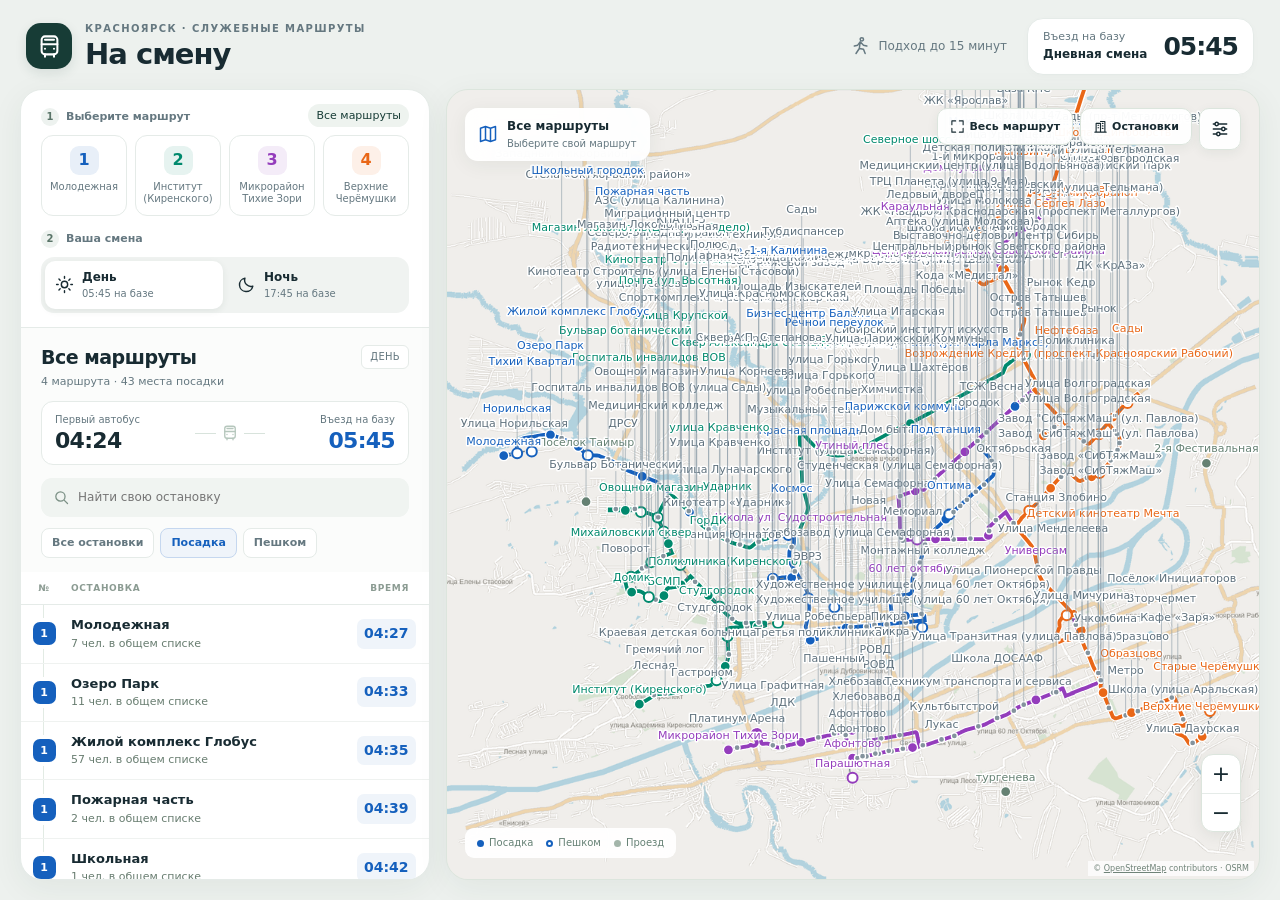
==== index.html @ edb87400 "Обновить стиль карты и упростить выбор маршрута и остановки" ====
<!doctype html>
<html lang="ru">
<head>
<meta charset="utf-8">
<meta name="viewport" content="width=device-width,initial-scale=1">
<meta name="description" content="Четыре служебных маршрута Красноярска: день и ночь, остановки, время посадки и пешие подходы.">
<title>Красноярск — карта и расписание маршрутов</title>
<style>

*{box-sizing:border-box}
:root{--ink:#182b32;--muted:#657880;--line:#e5ebe8;--paper:#fff;--accent:#1560bd;--canvas:#edf1ee;--shadow:0 8px 32px #203f3010}
body{margin:0;color:var(--ink);background:var(--canvas);font:14px/1.4 system-ui,-apple-system,"Segoe UI",sans-serif;height:100dvh;display:flex;flex-direction:column}
button,input,summary{-webkit-tap-highlight-color:transparent}button{font:inherit;cursor:pointer;border:0;background:transparent;color:inherit;transition:background .16s,box-shadow .16s,transform .16s}
button:disabled{cursor:default}button:hover{background:#f1f5f3}button:focus-visible,input:focus-visible,summary:focus-visible{outline:3px solid #80baca;outline-offset:3px}
.icon{width:20px;height:20px;fill:none;stroke:currentColor;stroke-width:1.8;stroke-linecap:round;stroke-linejoin:round;flex:none;vertical-align:middle}
header{display:flex;align-items:center;justify-content:space-between;padding:18px 26px 14px;gap:20px;flex:none}
.brand{display:flex;align-items:center;gap:13px}.brand-icon{width:46px;height:46px;display:grid;place-items:center;background:#173c36;color:#fff;border-radius:15px;box-shadow:0 4px 12px #173c361c}.brand-icon .icon{width:27px;height:27px}
.eyebrow{font-size:10px;letter-spacing:.14em;font-weight:700;text-transform:uppercase;color:var(--muted)}h1{font-size:29px;letter-spacing:-1px;line-height:1.1;margin:3px 0 0;font-weight:750}
.header-info{display:flex;align-items:center;gap:20px}.header-note{font-size:12px;color:var(--muted);display:flex;align-items:center;gap:7px}
.arrival-pill{background:#fff;border:1px solid var(--line);border-radius:16px;padding:10px 15px;display:flex;gap:16px;align-items:center;box-shadow:0 2px 8px #1b3d2b05}
.arrival-pill small{display:block;color:var(--muted);font-size:11px}.arrival-pill strong{font-size:25px;line-height:1;font-variant-numeric:tabular-nums;letter-spacing:-1px}.arrival-pill span{font-size:12px;font-weight:650}
.layout{display:grid;grid-template-columns:410px minmax(0,1fr);gap:16px;padding:0 20px 20px;flex:1;min-height:0}
aside{background:var(--paper);border:1px solid var(--line);border-radius:22px;box-shadow:var(--shadow);min-height:0;display:flex;flex-direction:column;min-width:0;overflow:hidden}
.panel-top{padding:18px 20px 14px;flex:none}.section-label{display:flex;align-items:center;gap:7px;font-size:11px;font-weight:700;color:var(--muted);margin-bottom:9px}.step{width:18px;height:18px;border-radius:50%;background:#edf2ef;display:grid;place-items:center;font-size:10px;color:#597468}
.route-control{position:relative}.routes{display:grid;grid-template-columns:repeat(4,minmax(0,1fr));gap:8px;margin-bottom:14px}.routes button{padding:10px 6px 9px;border:1px solid var(--line);border-radius:12px;text-align:center;min-width:0}
.routes button[data-route="0"]{position:absolute;right:0;top:-4px;padding:4px 8px;font-size:11px;border:0;display:flex;gap:4px;color:var(--muted)}.routes button[data-route="0"].active{background:#eef3ef;color:#173c36}
.route-number{width:29px;height:29px;display:inline-grid;place-items:center;border-radius:9px;background:color-mix(in srgb,var(--route-color) 10%,white);color:var(--route-color);font-size:16px;font-weight:750}
.route-origin{display:block;margin-top:6px;font-size:10px;line-height:1.25;color:var(--muted);height:25px;overflow:hidden}
.routes button.active:not([data-route="0"]){border-color:var(--route-color);background:color-mix(in srgb,var(--route-color) 5%,white);box-shadow:0 0 0 1px var(--route-color)}.routes button.active .route-number{background:var(--route-color);color:white}.routes button.active .route-origin{color:var(--route-color)}
.shifts{display:flex;gap:4px;padding:4px;background:#f0f3f1;border-radius:13px}.shifts button{flex:1;text-align:left;border-radius:10px;padding:8px 10px;display:flex;align-items:center;gap:8px}.shifts button .icon{width:19px;height:19px}.shifts button span{font-size:12px;font-weight:700}.shifts small{display:block;color:var(--muted);font-size:10px;margin-top:1px;font-weight:400}
.shifts button.active{background:white;box-shadow:0 2px 7px #253f3314}.shifts button#night.active{background:#223a48;color:#fff}.shifts button#night.active small{color:#c7d6dc}
.mobile-views{display:none}.route-card{padding:16px 20px 14px;border-top:1px solid var(--line);background:#fbfcfb;flex:none}
.route-heading{display:flex;justify-content:space-between;align-items:center;gap:8px}.route-heading h2{font-size:19px;letter-spacing:-.5px;margin:0;font-weight:750}.shift-tag{font-size:10px;letter-spacing:.03em;border:1px solid var(--line);padding:4px 8px;border-radius:6px;color:var(--muted);background:white}
#routeSummary{margin:4px 0 11px;font-size:11px;color:var(--muted)}.trip-stats{display:flex;align-items:center;justify-content:space-between;background:white;border:1px solid var(--line);border-radius:12px;padding:11px 13px;gap:8px}
.trip-stats small{display:block;font-size:10px;color:var(--muted);margin-bottom:2px}.trip-stats strong{font-size:22px;line-height:1.1;font-variant-numeric:tabular-nums;letter-spacing:-.7px}.trip-stats .destination{text-align:right}.trip-stats .destination strong{color:var(--accent)}.trip-line{flex:1;display:flex;align-items:center;gap:5px;max-width:70px;color:#b6c7bd}.trip-line:before,.trip-line:after{content:"";height:1px;background:#d8e3dc;flex:1}.trip-line .icon{width:18px;height:18px}
.search-wrap{display:flex;align-items:center;position:relative;background:#f0f4f1;border:1px solid transparent;border-radius:11px;margin-top:13px}.search-wrap:focus-within{border-color:#9fb5a9;background:#fff}.search-wrap>.icon{margin-left:11px;width:17px;height:17px;color:#7b9085}
input[type=search]{width:100%;min-width:0;padding:10px 33px 10px 8px;border:0;background:transparent;font:inherit;font-size:12px;color:var(--ink);outline:0}input[type=search]::-webkit-search-cancel-button{-webkit-appearance:none}#clearSearch{position:absolute;right:4px;top:4px;border-radius:7px;width:29px;height:29px;color:#788b80;font-size:19px}
.stop-filters{display:flex;gap:6px;margin-top:11px}.stop-filters button{font-size:11px;font-weight:650;border-radius:8px;padding:6px 10px;color:var(--muted);background:white;border:1px solid var(--line)}.stop-filters button.active{color:var(--accent);border-color:color-mix(in srgb,var(--accent) 25%,white);background:color-mix(in srgb,var(--accent) 7%,white)}
.schedule-scroll{flex:1;min-height:0;overflow:auto;overscroll-behavior:contain;scrollbar-width:thin;scrollbar-color:#c5d1c9 transparent}
.schedule{width:100%;border-collapse:separate;border-spacing:0;table-layout:fixed}.schedule thead th{position:sticky;top:0;z-index:1;background:#fff;color:#8b9b92;text-align:left;font-size:9px;text-transform:uppercase;letter-spacing:.07em;padding:10px 4px;border-bottom:1px solid var(--line)}
.schedule .number{width:46px;text-align:center}.schedule .clock{width:76px;text-align:right;padding-right:20px;font-variant-numeric:tabular-nums;white-space:nowrap}
.schedule td{border-bottom:1px solid #eff2f0;padding:0 4px;vertical-align:middle}.schedule td.number{position:relative;color:#94a299;font-size:10px}.schedule td.number:after{content:"";position:absolute;width:1px;top:0;bottom:0;left:22px;background:#e2ebe4;z-index:0}.schedule .stop-dot{position:relative;z-index:1;width:8px;height:8px;border-radius:50%;background:var(--accent);box-shadow:0 0 0 4px #fff;display:inline-block}.schedule tr.pass .stop-dot{width:5px;height:5px;background:#b2c2b7}.schedule tr.terminal .stop-dot{border-radius:3px;width:9px;height:9px;background:#173c36}
.schedule tr{cursor:pointer;transition:background .15s}.schedule tbody tr:hover{background:#f5f8f5}.schedule td.clock .time-badge{display:inline-block;border-radius:7px;padding:5px 7px;background:color-mix(in srgb,var(--accent) 7%,white);font-size:14px;font-weight:750;color:var(--accent)}
.schedule tr.pass .time-badge{font-size:12px;background:transparent;color:#9caaa1;font-weight:400}.schedule tr.terminal td{background:#f3f7f3}.schedule tr.selected td{background:color-mix(in srgb,var(--accent) 8%,white)}.schedule tr.selected .stop-dot{box-shadow:0 0 0 4px color-mix(in srgb,var(--accent) 17%,white)}
.stop{display:block;width:100%;text-align:left;border:0;border-radius:0;padding:11px 0;line-height:1.35;background:transparent;font-size:13px;font-weight:650;overflow-wrap:anywhere}.stop small{display:block;color:#687d70;font-size:11px;font-weight:400;margin-top:3px}.stop:hover{background:transparent}.schedule tr.pass .stop{font-size:12px;font-weight:500;color:#62756a}.schedule tr.pass .stop small{display:none}.schedule tr.pass .stop{padding:10px 0}
.schedule .stop-dot{width:18px;height:18px;line-height:18px;color:white;font-size:9px;font-weight:700;text-align:center}.schedule tr.pass .stop-dot{width:16px;height:16px;line-height:16px;background:#edf2ed;color:#62756a;font-size:8px}.schedule tr.terminal .stop-dot{width:12px;height:12px;line-height:12px}
.route-badge{position:relative;z-index:1;display:inline-block;width:23px;line-height:23px;text-align:center;border-radius:7px;color:#fff;font-weight:700;font-size:11px;box-shadow:0 0 0 4px white}
.empty{padding:22px 20px;color:var(--muted);line-height:1.5;font-size:12px}.walking-section{padding:16px 20px;border-top:1px solid var(--line)}.walking-section h3{font-size:14px;margin:0 0 5px}.walking-section p{font-size:11px;color:var(--muted);margin:0 0 8px}.walking-section .stop{border:1px solid var(--line);border-radius:10px;margin-top:7px;padding:11px 12px;background:#fbfcfb}.walking-section .stop small{line-height:1.5;font-size:11px}
footer{padding:14px 20px;font-size:10px;line-height:1.6;color:var(--muted);background:#fbfcfb;border-top:1px solid var(--line)}footer>p{margin:0 0 4px}footer summary{cursor:pointer;color:#5f776b;font-weight:600;font-size:10px}footer details p{margin:8px 0 0}
.map{position:relative;overflow:hidden;background:#e5ebe3;touch-action:none;min-width:0;border-radius:22px;border:1px solid #dce5dd;box-shadow:var(--shadow)}#svg{width:100%;height:100%;display:block;cursor:grab}#svg:active{cursor:grabbing}#svg>image{filter:saturate(.8)}
.map-caption{position:absolute;left:18px;top:18px;display:flex;gap:9px;align-items:center;background:#fffffff2;backdrop-filter:blur(12px);padding:10px 13px;border-radius:13px;box-shadow:0 4px 20px #23473010;pointer-events:none}.map-caption .icon{color:var(--accent)}.map-caption strong{font-size:12px;display:block}.map-caption small{font-size:10px;color:var(--muted);display:block;margin-top:2px}
.map-tools{position:absolute;right:18px;top:18px;display:flex;gap:7px;align-items:start}.map-tools>button,.map-options{background:#fffffff5;border:1px solid #dce5dd;border-radius:10px;box-shadow:0 3px 12px #203e3010}.map-tools>button{padding:10px 12px;font-size:11px;font-weight:650}.map-tools>button .icon{width:15px;height:15px;margin-right:4px}
.map-options{font-size:11px;position:relative}.map-options summary{cursor:pointer;list-style:none;padding:10px}.map-options summary::-webkit-details-marker{display:none}.map-options .option-content{position:absolute;right:0;top:45px;background:#fff;min-width:225px;border:1px solid var(--line);box-shadow:0 8px 30px #18382718;border-radius:13px;padding:12px 15px}.map-options:not([open]) .option-content{display:none}.filter{display:flex;align-items:center;gap:7px;margin:8px 0;cursor:pointer;white-space:nowrap}.filter input{accent-color:#173c36;width:16px;height:16px;margin:0}
.controls{position:absolute;right:18px;bottom:47px;display:flex;flex-direction:column;background:#fff;border:1px solid #dce5dd;border-radius:12px;box-shadow:0 3px 15px #203e3015;overflow:hidden}.controls button{width:38px;height:38px;font-size:22px;display:grid;place-items:center;line-height:1}.controls button+button{border-top:1px solid var(--line)}
.map-legend{position:absolute;left:18px;bottom:21px;background:#fffffff0;backdrop-filter:blur(10px);display:flex;gap:13px;align-items:center;padding:8px 12px;border-radius:9px;color:#658074;font-size:10px;pointer-events:none}.dot{display:inline-block;width:7px;height:7px;border-radius:50%;margin-right:5px;vertical-align:middle}.map-legend .boarding-dot{background:var(--accent)}.map-legend .walk-dot{background:white;border:2px solid var(--accent)}.map-legend .pass-dot{background:#a3b5aa}
.attribution{position:absolute;right:5px;bottom:3px;padding:2px 5px;background:#ffffffbd;font-size:8px;color:#6f8378}.attribution a{color:inherit}
#detail{position:absolute;left:18px;bottom:70px;max-width:315px;width:calc(100% - 78px);background:#fff;padding:18px;border:1px solid var(--line);box-shadow:0 12px 38px #173c3626;border-radius:17px;display:none;animation:card-in .2s ease-out}
#detailContent{padding-right:10px}.detail-kicker{color:var(--accent);text-transform:uppercase;letter-spacing:.09em;font-size:9px;font-weight:750;display:block;margin-bottom:5px}.detail-name{font-size:18px;font-weight:750;letter-spacing:-.45px;line-height:1.25;margin:0 0 12px}.detail-description{font-size:11px;color:var(--muted);line-height:1.6;margin:0}.detail-clock{border-top:1px solid var(--line);margin-top:13px;padding-top:12px;display:flex;justify-content:space-between;align-items:center;gap:12px}.detail-clock small{display:block;font-size:10px;color:var(--muted)}.detail-clock strong{font-size:29px;letter-spacing:-1px;line-height:1.1;color:var(--accent);font-variant-numeric:tabular-nums}.detail-clock .icon{color:#a8baae;width:22px;height:22px}.walk-duration{display:inline-block;color:#647969;border-radius:6px;background:#edf3eb;padding:3px 6px;font-size:11px;font-weight:650;margin-bottom:7px}
#closeDetail{position:absolute;right:8px;top:8px;border-radius:8px;padding:6px;color:#708779;background:#f4f7f4;display:grid;place-items:center}#closeDetail .icon{width:14px;height:14px}.detail-actions{margin-top:13px}#toSchedule{font-size:11px;font-weight:650;border-radius:8px;width:100%;padding:9px;background:#173c36;color:#fff;display:flex;align-items:center;justify-content:center;gap:7px}
svg text{paint-order:stroke;stroke:white;stroke-linejoin:round;font-family:system-ui,-apple-system,"Segoe UI",sans-serif}svg .point{cursor:pointer}
@keyframes card-in{from{opacity:0;transform:translateY(8px)}to{opacity:1;transform:translateY(0)}}
@media(max-width:1050px){.layout{grid-template-columns:360px minmax(0,1fr);gap:12px;padding:0 14px 14px}.map-caption{max-width:180px}.map-tools>button .tool-text{display:none}.map-tools>button{padding:10px}.map-tools>button .icon{margin:0}}
@media(max-width:750px){
 header{padding:12px 15px 10px;gap:8px}.brand{gap:9px}.brand-icon{width:35px;height:35px;border-radius:11px}.brand-icon .icon{width:22px;height:22px}.eyebrow{font-size:8px;letter-spacing:.08em}h1{font-size:23px;letter-spacing:-.7px}.header-note{display:none}.arrival-pill{border:0;background:transparent;box-shadow:none;padding:0;gap:6px}.arrival-pill small{font-size:8px}.arrival-pill span{display:none}.arrival-pill strong{font-size:23px}.layout{display:flex;flex-direction:column;gap:0;padding:0}
 aside{width:100%;border-radius:18px 18px 0 0;border:0;border-bottom:1px solid var(--line);box-shadow:none;flex:0 0 auto}.panel-top{padding:12px 15px 10px}.section-label{font-size:10px;margin-bottom:7px}.routes{gap:7px;margin-bottom:10px}.routes button:not([data-route="0"]){padding:5px;display:flex;justify-content:center;align-items:center;gap:4px;border-radius:9px;min-height:39px}.route-number{width:25px;height:25px;font-size:14px;border-radius:7px}.route-origin{display:none}.routes button[data-route="0"]{top:-3px;font-size:10px}.shifts button{padding:7px 10px;gap:8px}.shifts button span{font-size:11px}.shifts small{display:inline;margin-left:5px;font-size:9px}.shifts button .icon{width:16px;height:16px}.shift-label{display:none}
 .mobile-views{display:flex;gap:4px;background:#edf2ee;border-radius:10px;padding:3px;margin-top:9px}.mobile-views button{flex:1;padding:7px 8px;border-radius:8px;font-size:11px;font-weight:650;color:var(--muted);display:flex;align-items:center;justify-content:center;gap:5px}.mobile-views .icon{width:15px;height:15px}.mobile-views .active{background:white;color:#173c36;box-shadow:0 2px 5px #153e2910}
 .route-card{padding:12px 15px 11px}.route-heading h2{font-size:18px}#routeSummary{margin:3px 0 8px;font-size:10px}.trip-stats{padding:8px 11px;border-radius:10px}.trip-stats strong{font-size:20px}.trip-stats small{font-size:9px}.search-wrap{margin-top:9px}input[type=search]{padding:9px 33px 9px 8px;font-size:16px}.stop-filters{margin-top:8px}.stop-filters button{padding:5px 9px;font-size:10px}
 body[data-view="map"] .route-card,body[data-view="map"] .schedule-scroll{display:none}body[data-view="list"] aside{flex:1;min-height:0}body[data-view="list"] .map{display:none}
 .map{flex:1;min-height:180px;border-radius:0;border:0;box-shadow:none}.map-caption{left:12px;top:12px;max-width:160px;padding:8px 10px;border-radius:10px}.map-caption strong{font-size:11px}.map-caption small{font-size:9px}.map-caption .icon{width:17px;height:17px}.map-tools{right:12px;top:12px;gap:5px}.map-tools>button{padding:9px}.map-tools>button .tool-text{display:none}.map-tools>button .icon{margin:0}.map-options summary{padding:9px}.map-options summary .icon{width:15px;height:15px}.map-options .option-content{top:40px}
 .controls{right:12px;bottom:46px}.controls button{width:40px;height:40px}.map-legend{left:12px;bottom:20px;font-size:9px;gap:10px;padding:7px 9px}.schedule .number{width:40px}.schedule td.number:after{left:19px}.schedule .clock{width:76px;padding-right:15px}.schedule .stop{font-size:13px}.schedule tr.pass .stop{font-size:12px}.schedule td.clock .time-badge{font-size:15px}
 #detail{left:12px;bottom:66px;width:calc(100% - 70px);max-width:315px;padding:15px}.detail-name{font-size:17px}.detail-clock strong{font-size:25px}footer{padding:12px 15px}.walking-section{padding:14px 15px}
}
@media(max-height:680px) and (max-width:750px){.panel-top{padding:8px 12px}.section-label{margin-bottom:5px}.routes{margin-bottom:7px}.routes button:not([data-route="0"]){min-height:32px}.mobile-views{margin-top:6px}.route-card{padding:9px 12px}.trip-stats{display:none}.search-wrap{margin-top:6px}}
@media(prefers-reduced-motion:reduce){*,*:before,*:after{animation:none!important;transition:none!important}}
</style>
</head>
<body data-view="map">
<header><div class="brand"><div class="brand-icon"><svg class="icon" viewBox="0 0 24 24" aria-hidden="true"><rect x="5" y="3" width="14" height="16" rx="3"/><path d="M5 10h14M8 6h8M8 19v2m8-2v2"/><path d="M8 14h.01M16 14h.01"/></svg></div><div><div class="eyebrow">Красноярск · Служебные маршруты</div><h1>На смену</h1></div></div><div class="header-info"><div class="header-note"><svg class="icon" viewBox="0 0 24 24" aria-hidden="true"><circle cx="13" cy="4" r="2"/><path d="m8 11 3-4 4 4 4 1M11 7l-1 8-4 6m4-6 5 1 2 5M8 11l-4 1"/></svg> Подход до 15 минут</div><div class="arrival-pill"><div><small>Въезд на базу</small><span id="shiftHeading">Дневная смена</span></div><strong id="headerArrival">05:45</strong></div></div></header>
<div class="layout">
<aside aria-label="Расписание маршрутов">
<div class="panel-top">
<div class="route-control"><div class="section-label"><span class="step">1</span> Выберите маршрут</div><div class="routes" id="routes" aria-label="Выбор маршрута"></div></div>
<div class="section-label shift-label"><span class="step">2</span> Ваша смена</div>
<div class="shifts" aria-label="Выбор смены"><button id="day" data-shift="day" class="active" aria-pressed="true"><svg class="icon" viewBox="0 0 24 24" aria-hidden="true"><circle cx="12" cy="12" r="4"/><path d="M12 2v2m0 16v2M2 12h2m16 0h2M5 5l1.5 1.5m11 11L19 19M5 19l1.5-1.5m11-11L19 5"/></svg><span>День<small>05:45 на базе</small></span></button><button id="night" data-shift="night" aria-pressed="false"><svg class="icon" viewBox="0 0 24 24" aria-hidden="true"><path d="M20 14a8 8 0 0 1-10-10A8.5 8.5 0 1 0 20 14Z"/></svg><span>Ночь<small>17:45 на базе</small></span></button></div>
<div class="mobile-views" aria-label="Вид маршрута"><button id="showMap" class="active" aria-pressed="true"><svg class="icon" viewBox="0 0 24 24" aria-hidden="true"><path d="m3 5 6-2 6 2 6-2v16l-6 2-6-2-6 2V5Zm6-2v16m6-14v16"/></svg> Карта</button><button id="showList" aria-pressed="false"><svg class="icon" viewBox="0 0 24 24" aria-hidden="true"><path d="M9 5h12M9 12h12M9 19h12M3 5h.01M3 12h.01M3 19h.01"/></svg> Расписание</button></div>
</div>
<div class="route-card"><div class="route-heading"><h2 id="listTitle">Все маршруты</h2><span id="shiftTag" class="shift-tag">ДЕНЬ</span></div><p id="routeSummary"></p>
<div class="trip-stats"><div><small id="startLabel">Первый автобус</small><strong id="startTime">04:24</strong></div><span class="trip-line"><svg class="icon" viewBox="0 0 24 24" aria-hidden="true"><rect x="5" y="3" width="14" height="16" rx="3"/><path d="M5 10h14M8 6h8M8 19v2m8-2v2"/><path d="M8 14h.01M16 14h.01"/></svg></span><div class="destination"><small>Въезд на базу</small><strong id="gateTime">05:45</strong></div></div>
<div class="search-wrap"><svg class="icon" viewBox="0 0 24 24" aria-hidden="true"><circle cx="10.5" cy="10.5" r="6.5"/><path d="m16 16 4.5 4.5"/></svg><input id="search" type="search" placeholder="Найти свою остановку" aria-label="Найти остановку"><button id="clearSearch" aria-label="Очистить поиск" hidden>×</button></div>
<div class="stop-filters" aria-label="Какие остановки показать"><button class="active" data-scope="all" aria-pressed="true">Все остановки</button><button data-scope="boarding" aria-pressed="false">Посадка</button><button data-scope="walk" aria-pressed="false">Пешком</button></div>
</div>
<div class="schedule-scroll" id="scheduleScroll"><table class="schedule" aria-labelledby="listTitle"><thead><tr><th class="number" scope="col">№</th><th scope="col">Остановка</th><th class="clock" scope="col">Время</th></tr></thead><tbody id="list"></tbody></table><p class="empty" id="empty" hidden>Ничего не найдено. Попробуйте другое название, фильтр «Все остановки» или выберите «Все маршруты».</p>
<section class="walking-section" id="walkingSection" hidden><h3>Пешком до автобуса</h3><p>Выберите точку, чтобы увидеть путь и время посадки.</p><div id="walkingList"></div></section>
<footer><p>Время расчётное · текущие пробки не учтены.</p><details><summary>О маршрутах и расчёте</summary><p>Расчёт 08.10.2026. <span id="finishTime">Высадка у стр. 3 примерно в 05:50.</span> Охват: 195 из 199 сотрудников. Переключатель смены выбирает время поездки. Число сотрудников относится ко всему списку; индивидуальное распределение по сменам не задано. На рейс — до 60 человек. Прочерк в расписании — проезд без назначенной посадки.</p></details></footer></div>
</aside>
<main class="map"><svg id="svg" xmlns="http://www.w3.org/2000/svg" aria-label="Карта маршрутов и остановок"></svg>
<div class="map-caption"><svg class="icon" viewBox="0 0 24 24" aria-hidden="true"><path d="m3 5 6-2 6 2 6-2v16l-6 2-6-2-6 2V5Zm6-2v16m6-14v16"/></svg><div><strong id="mapTitle">Все маршруты</strong><small id="mapSubtitle">Выберите маршрут слева</small></div></div>
<div class="map-tools"><button id="whole" aria-label="Показать весь маршрут" title="Показать весь маршрут"><svg class="icon" viewBox="0 0 24 24" aria-hidden="true"><path d="M9 3H3v6m12-6h6v6M3 15v6h6m12-6v6h-6"/></svg><span class="tool-text">Весь маршрут</span></button><button id="city" aria-label="Показать места посадки" title="Показать места посадки"><svg class="icon" viewBox="0 0 24 24" aria-hidden="true"><path d="M3 21h18M5 21V7h7v14m0-17h7v17M8 10h1m-1 4h1m6-7h1m-1 4h1m-1 4h1"/></svg><span class="tool-text">Остановки</span></button><details class="map-options"><summary aria-label="Настройки карты" title="Настройки карты"><svg class="icon" viewBox="0 0 24 24" aria-hidden="true"><path d="M4 6h16M4 12h16M4 18h16"/><circle cx="8" cy="6" r="2" fill="white"/><circle cx="16" cy="12" r="2" fill="white"/><circle cx="10" cy="18" r="2" fill="white"/></svg></summary><div class="option-content"><label class="filter"><input id="passing" type="checkbox" checked> Попутные остановки</label><label class="filter"><input id="names" type="checkbox" checked> Названия над точками</label><label class="filter"><input id="walks" type="checkbox" checked> Пешеходные пути</label></div></details></div>
<div class="controls"><button id="plus" aria-label="Увеличить">+</button><button id="minus" aria-label="Уменьшить">−</button></div>
<div id="detail" aria-live="polite"><button id="closeDetail" aria-label="Закрыть сведения об остановке"><svg class="icon" viewBox="0 0 24 24" aria-hidden="true"><path d="m6 6 12 12M6 18 18 6"/></svg></button><div id="detailContent"></div><div class="detail-actions"><button id="toSchedule"><svg class="icon" viewBox="0 0 24 24" aria-hidden="true"><path d="M9 5h12M9 12h12M9 19h12M3 5h.01M3 12h.01M3 19h.01"/></svg> К расписанию</button></div></div>
<div class="map-legend"><span><i class="dot boarding-dot"></i>Посадка</span><span><i class="dot walk-dot"></i>Пешком</span><span><i class="dot pass-dot"></i>Проезд</span></div><div class="attribution">© <a href="https://www.openstreetmap.org/copyright">OpenStreetMap</a> contributors · OSRM</div>
</main></div>
<script id="mapdata" type="application/json">{"base":"[data-uri]","routes":[{"id":1,"xy":[[183.54813155566808,601.0000815661042],[183.9180458666524,600.9479195622262],[188.70654293335974,600.1759203217807],[188.87548017781228,600.1550554363057],[190.1658111999277,599.9620551433181],[194.24360675550997,599.4039181187982],[195.510636088904,599.278728293255],[197.2320483555086,598.9292396177771],[197.72429653338622,598.8144820098532],[199.4486215111101,598.4284786664066],[200.77681777777616,598.1520163570531],[200.64283306663856,597.4686833586893],[200.5467136000516,595.9090062169125],[200.70108728890773,593.3947186096339],[200.75060337781906,591.9132564268657],[200.86419911123812,589.1015781271853],[200.74769066669978,587.3175243932055],[200.71273813326843,586.7593522854149],[200.59622968896292,585.1474260086543],[200.55253902229015,582.67995397083],[200.4651576889446,582.4347701066872],[203.06329600000754,581.0053943964886],[205.22161493333988,579.9776982847834],[206.33718328888062,579.6333928295644],[207.6799431112595,579.1378006093437],[209.54407822224312,578.4335358802928],[211.8858979556244,577.7397022916703],[214.0296533332439,577.2754062981112],[220.39101439993829,576.4720151935471],[223.4755754666403,576.1381374270422],[225.54360035562422,575.6999220175203],[228.45048604439944,575.0530308588059],[229.80198400001973,574.9330427538371],[232.28652657778002,574.4583065063925],[236.3992746665608,573.8583634922979],[238.57215715548955,573.5349152119015],[240.93436586658936,573.0758264370961],[241.52855893340893,572.7680276944302],[241.92177493334748,572.1315610041493],[243.0373432887718,572.575001124118],[243.72765582217835,572.8201970061054],[244.97138346661814,573.2688525269041],[245.42285368894227,573.4201431164402],[247.9452615112532,574.2704984509037],[249.33753742231056,574.7608857826563],[252.65220266662072,575.9607646382065],[253.7240803556051,576.3363774176687],[254.57459199987352,576.6441707003396],[258.308687644545,577.9379407040542],[258.5591807999881,578.026626246341],[260.06213973334525,578.616123269021],[261.7282104889164,579.3099538347451],[263.81662435561884,580.2437520965468],[264.77781902218703,580.6663074273383],[267.56528355542105,581.8348508812487],[268.785709511023,582.3721699232701],[270.39935146667995,583.0972875203006],[276.39371093327645,585.6847362027038],[279.61225671111606,587.1192952238489],[280.2588785777334,587.4792375181569],[281.4589155555004,588.2304193624295],[281.8492188443197,588.5903596685966],[282.3006890666438,589.0076809566235],[283.0521685333224,589.7066921745427],[285.41146453341935,592.2731901436346],[289.8795633778209,597.0461633205414],[290.96891733340453,598.2667743429192],[291.67379342217464,598.9292396177771],[292.1077873777831,599.2839445375139],[292.54469404451083,599.6386488318094],[293.3864675555378,600.1185418815585],[294.0185258666752,600.3741366256145],[294.4612579556415,600.499325769546],[295.37584924453404,600.6923255471047],[296.3545201778179,600.7601362358546],[298.96139662212227,600.8383793097455],[299.8555989332963,600.8801089368062],[301.1517553777667,600.8957575446693],[301.818766222219,600.9218385551358],[306.9888284445042,601.0209463639185],[308.2529450666625,601.1409189093392],[309.0015118221054,601.3130533059593],[309.68891164450906,601.5164846758125],[312.281224533217,602.6431777685648],[314.20361386670265,603.4777611762984],[316.6561166221509,604.4949050232535],[317.82411377772223,605.0008669702802],[318.2056789334165,605.1677819725592],[321.36305777775124,606.4926648911787],[322.89514382218476,607.0403501628898],[323.2650581332855,607.1863993168809],[323.4136063999031,607.2489917789353],[324.04857742227614,607.6975705208024],[327.3137265777914,609.048516735842],[328.0156899554422,609.3614759547636],[329.18659982213285,609.8830735710217],[329.5943793776678,610.0499845226295],[330.4740181333618,610.7124109963188],[331.80803982215,611.4530742344214],[333.75664355559275,612.6005752746132],[340.345196088776,616.778466946329],[341.59766186669003,617.5712655591778],[343.50257493322715,618.7448104021605],[344.6094051556429,619.3341881186934],[346.56383431109134,620.3877616816899],[348.3842787555186,621.1544676871272],[353.2455935999751,623.1468465016223],[359.403064888902,625.530373244721],[360.6497052444611,626.0102045354433],[364.28476871119346,627.4131829401013],[365.2313998222817,627.7678376418771],[366.14016568893567,628.1329227112001],[366.93242311116774,628.4354212667677],[369.2363775999984,629.3272678091889],[376.42494862212334,632.1435993564082],[379.5561130666174,633.3744281710242],[383.9659576889826,635.1789347696467],[385.4223132444313,635.9507997019682],[386.38350791099947,636.5557728491258],[387.9330702221487,637.7135612137499],[388.4253184000263,638.0786282353802],[390.12925440003164,639.4971680884482],[391.5797845333582,640.7175215762691],[396.7877119999612,645.2285930769285],[398.54116408887785,646.91304817528],[402.6568248887779,650.8242672324413],[405.60740124445874,653.5360011454904],[407.9375701333629,655.3038233816624],[409.2978062222246,656.6179466602625],[409.5395612445427,656.8473958764225],[411.68331662216224,658.9906475073658],[412.4377088000765,659.7519917394966],[414.49990826658905,661.785705356684],[417.089308444527,664.2887092812452],[417.7242794665508,664.9092408540891],[418.5223623110214,665.6340610243496],[419.73405013338197,666.7656095951097],[420.26998897769954,667.3339887341717],[420.3690211556386,667.4382783101173],[421.8952817778336,668.9296133327298],[422.7079281776678,669.7430641405517],[424.3885624888353,671.4012421407388],[424.6070158221992,671.620245760656],[426.47115093341563,673.5026241876185],[427.5838065778371,674.5819855907466],[427.91294293338433,674.9313428720925],[429.00229688885156,676.0628391570644],[429.08385280007496,676.1566957059549],[429.2411392000504,676.3391944256728],[429.9751424000133,677.1839006294031],[432.22375537781045,679.5615731260623],[433.5228245332837,680.969392281957],[435.5296824888792,683.0498181119328],[436.92487111105584,684.4680409339489],[438.11034453334287,685.677693676902],[439.08901546662673,686.7204919288633],[441.3259775999468,688.9989873040468],[441.90560711105354,689.5151645938167],[442.50562559999526,690.0521961261984],[443.21341440000106,690.6935037481599],[445.3338680890156,692.6174143503304],[447.0902328888187,694.1085627588909],[449.10582897777203,695.6674788252567],[450.9554005332757,696.9969796404475],[453.9030641777208,699.0511714708991],[454.0953031111276,699.1815128845628],[455.83419164456427,700.3806499289349],[456.94102186663076,701.1314103538753],[458.05367751105223,701.9030223160516],[459.9993685333757,703.1959870789433],[463.5179235555697,705.422160973656],[464.5198961778078,706.0425657035667],[464.6684444444254,706.136408269289],[465.175256177783,706.4492165054544],[465.37040782219265,706.5378454172751],[465.941299200058,706.8558664856246],[468.4870087110903,708.2478544269688],[471.23078257776797,709.650259506423],[475.725095822243,711.8190154028707],[476.47074986668304,712.1891613096232],[477.251356444438,712.5593065355206],[477.8921528889332,712.8668914869195],[479.1853966222843,713.4820599792874],[479.31646862230264,713.5498326642555],[480.9912775111152,714.3839561486966],[481.3116757333046,714.5455671739765],[482.63987199997064,715.1503040523967],[483.74670222215354,715.6664142610971],[486.20503040007316,716.615219474188],[488.3779128888855,717.3137874857639],[492.4848355555441,718.5440954006044],[493.2508785778191,718.7734740102896],[493.80138097773306,718.9402946532355],[495.4820152889006,719.4146901004715],[495.8169770666864,719.508526430116],[497.3519758222392,719.9620680731023],[497.8413112888811,720.097609055345],[498.9073635555105,720.3999693790684],[499.6850574221462,720.6032803757698],[500.6870300445007,720.9160661234055],[502.31232284440193,721.4165223084274],[503.5764394667931,721.7762244226178],[506.75711999996565,722.6415920919972],[507.85521208890714,722.7250008273404],[508.5571754667908,722.7041486467933],[509.29700408887584,722.5164789241971],[510.2815004445147,722.1046475304756],[511.2659968000371,721.3956699921982],[511.3825052443426,721.3018345426535],[512.1601991110947,720.6762637604261],[513.4272284444887,719.6284283431596],[513.6718961778097,719.4511820116895],[514.8835840000538,718.4554717767751],[516.2292565332027,717.397198429564],[516.5671310222242,717.1261127358302],[517.7671679999912,716.1773099317797],[519.077888000058,715.2128629360814],[519.5876124445349,714.8948550753994],[520.3070520889014,714.4569417890743],[521.4313585778,713.8782691989327],[522.56440319994,713.3830075524747],[525.2295338667464,712.5071734463563],[526.4179200000362,712.1109615269233],[528.4539050667081,711.4905755069922],[532.1355719111161,710.5573862107703],[532.5841294222046,710.4426922556013],[538.0862407111563,709.4104437172064],[538.6134414222324,709.3113892861293],[539.385309866746,709.144560660352],[541.5814940443961,708.6753544087405],[541.7737329778029,708.6284337234683],[541.846550755552,708.6075800819672],[542.9067775999429,708.3729764667805],[546.2593080888037,707.7212983230711],[546.7952469332376,707.6118161877966],[548.9885184000013,707.1843139464618],[551.7410304000368,706.6577550594229],[552.3789141334128,706.5378454172751],[554.1644060444087,706.5899800531333],[555.5654200888239,706.4335761052207],[557.8548110221745,706.2041834283737],[558.7723150221864,706.0373522263835],[560.0539079111768,705.8235995467403],[561.163650844479,705.6098466399708],[562.4510691554751,705.1719131462742],[564.7258965333458,704.5723597938195],[566.1443868444767,703.9571640621289],[566.260895289015,703.9675911240629],[566.7880960000912,704.4107407583506],[567.0065493333386,704.6818435828318],[567.1463594667148,705.1093511407962],[567.2599552000174,705.7089028933551],[567.4114161777543,706.7672377137933],[567.4114161777543,706.954922125442],[567.3822890665615,710.5521728505846],[567.3968526222743,712.8668914869195],[567.4114161777543,713.4820599792874],[567.408503466635,715.4735247421195],[567.2599552000174,716.8550266769016],[566.954120533308,718.1843875087216],[566.811397688929,718.6118663806701],[566.4647850665497,719.3729850510717],[565.7832106666174,720.4156086937874],[564.5453084444162,722.2401870695176],[562.8617614222458,724.8831898339558],[561.7636693333043,726.629533560772],[561.3908423110843,727.5782870827243],[561.2743338667788,728.4279911102494],[561.1549127112376,730.3984565810533],[561.1141347555676,732.6295423406409],[561.0733567998977,734.3966698143631],[561.0325788444607,735.9396356851794],[561.1607381333597,737.3991871066391],[561.306373688858,738.6345848588971],[561.5452160000568,739.8856128284242],[561.8044472889742,740.9124924747739],[562.2297031111084,742.1322310328833],[563.3190570665756,744.5768984486349],[563.6977095110342,745.2649444765993],[565.5268920888193,748.4236710505793],[565.6026225779206,748.5696176147321],[565.8385521777673,748.950120659254],[566.1589504000731,749.4557194820372],[566.3890545779141,749.8414331935928],[566.9919857776258,750.7431664186879],[568.0434744887752,752.364191130735],[568.9871928888606,753.81319895247],[569.0396216888912,753.8913825310883],[570.2134442667011,755.642686731182],[570.5979221333982,756.2733609994175],[571.3960049778689,757.4773700229707],[571.5183388445294,757.6597950042342],[571.8066972444067,758.0767657689285],[572.4970097776968,759.0827041824232],[571.1367736889515,759.9010027063196],[570.9241457777098,760.0156684757094],[569.671680000145,760.7036617200356],[569.4503139555454,760.8287511481903],[567.915315200109,761.3551683059195],[566.7298417777056,761.5844981222181],[565.5385429332964,761.7877675136551],[562.037464177818,761.9076442380901],[561.0529678221792,761.9441284443019],[559.6752554667182,761.9806126439944],[556.5091384889092,762.0275208910462],[554.6275271110935,762.126549376524],[552.5711530667031,762.319394182181],[549.8069902221905,762.6685991708655],[543.148532622261,762.9396235204767],[538.9367523555411,763.1116195530631],[535.438586311182,763.320099395467],[535.39198293339,763.9142657613847],[539.5018183111679,763.7057865345269],[543.6757333333371,763.518155045691],[549.6992199111264,763.2575554654468],[554.4498517332831,762.8093233979307],[555.8188259555027,762.7572033252218],[558.5742506666575,762.5799949773354],[561.291810133378,762.5122388030868],[562.3112590222154,762.4966027596383],[564.3472440888872,762.4601186534856],[564.6326897776453,762.4549066377804],[565.7948615110945,762.3975744561758],[566.5346901334124,762.2933340840973],[567.9007516443962,762.0431569709326],[568.9871928888606,761.6574666453525],[571.15716266667,760.4534826305462],[571.3639651555568,760.3440291811712],[571.5678549333243,760.2293635988608],[572.7358520888956,759.4892478140537],[573.4989824000513,760.7453582047019],[573.740737422253,761.1518984774593],[573.8397695999593,761.3238960379967],[575.8000241777627,764.5918217572034],[576.6039324444719,765.9938342276146],[576.9767594666919,766.6296879650326],[577.2010382221779,767.020580658922],[578.0865023999941,768.6362624055473],[578.7884657776449,769.808926517202],[579.837041777675,771.5809393216041],[581.1011584000662,773.7594513283111],[582.3274097776739,775.8753997441381],[582.6914986666525,776.5320688670035],[583.0730638222303,777.3190266599413],[583.8449322667439,779.0440690691466],[584.060472888872,779.6017080147867],[585.1614776889328,782.5774934609653],[585.7585834667552,784.8340579940705],[586.0556799999904,786.0639531833585],[586.2042282667244,786.8300281677512],[586.5857934221858,789.6858466295525],[586.7197781334398,791.1397970305406],[586.9877475555986,794.1466790521517],[587.2295025778003,797.4453385032248],[587.2702805333538,797.9508155060466],[587.5265991111519,800.9784398450865],[587.634369422216,802.3854098375887],[587.41009066673,804.3499403723981],[586.914929777733,807.1898776727612],[586.914929777733,807.7057518907823],[586.4488959999289,809.5399606239516],[586.23626808892,810.4466371763265],[585.9886876443634,811.4054171331809],[585.8809173331829,811.973387888167],[585.6245987556176,813.307331248594],[584.9750641777646,816.4493582104333],[584.9430243554525,816.5952554515097],[584.9051591111347,817.2934764979873],[584.8614684444619,817.8249565664446],[584.7624362667557,818.9712813480292],[584.2381482666824,821.5035938599613],[583.8507576889824,823.3376768546877],[583.2420010665664,825.849092935212],[582.8749994667014,826.7348546171561],[582.8895630221814,826.9484789099079],[583.2128739556065,830.7467851871625],[583.3177315556677,833.0132300953846],[583.3818111999426,833.721814531018],[583.4371527110925,834.4147660151357],[583.5274467555573,835.4828444571467],[583.6905585777713,837.4678922624444],[583.8536704001017,839.4372904237825],[583.911924622138,840.1198022216558],[584.4740778666455,846.2154156427132],[584.7041820444865,847.2730118281324],[586.1984028444858,846.481117670075],[587.2877567999531,845.8976147179492],[588.773239466711,845.1057151486748],[589.2654876443557,844.845221188385],[590.346103466698,844.3607015254092],[590.928645688924,844.1679353136569],[591.6597361777676,844.0689471872756],[592.2510165333515,844.0272679615882],[595.5336419555824,843.7719825159293],[596.2501688889461,843.7198834056035],[597.5696270222543,843.620895058848],[597.4414677333552,840.8856714835274],[597.2521415110677,838.5724248211482],[596.6841628444381,833.3258411833085],[596.5996942222118,832.5443125530146],[597.3191338666948,832.48179013154],[599.7454222221859,832.2629615032929],[603.9164245333523,831.8930363764521],[604.7523726221407,831.8200933134649],[609.8845696001081,831.3615934548434],[610.4729372444563,831.3094911321532],[610.9593599999789,831.2625990302186],[613.6128398223082,831.0281383562833],[616.1702001777012,830.7988876556046],[616.8226474665571,830.7415749395732],[617.6061667555477,830.6738417087472],[620.585870222305,830.4081188138225],[621.9315427554538,830.2882828835864],[624.1597667555325,830.085082665144],[624.7160945778014,830.0329800119507],[631.9803960889112,829.3504340096842],[632.7668280889047,829.2774900252116],[634.4969784888672,829.1159711084329],[635.997024711105,828.9752932365518],[637.2320142223034,828.8606667497079],[639.0611968000885,828.6887268970022],[640.3719168000389,828.56367963925],[645.7953848888865,828.0582795140799],[646.5352135112043,827.9905453801621],[647.2371768888552,827.9228112236015],[649.6226872887928,827.6987673123949],[652.2208255999722,827.453881821828],[655.9549212444108,827.1047892243951],[656.3743516445393,827.0683168285759],[660.3676785776624,826.6931718018604],[661.0900309333811,826.6254372085677],[661.5997553777415,826.5785440153559],[663.1900956445606,826.4274436515407],[666.3008711111033,826.1356633176911],[669.6970922667533,825.8178306870395],[670.2359438221902,825.7657269291813],[670.8155733334133,825.7084127800772],[673.9030471111182,825.4166314038448],[683.261587911169,824.5360743290512],[685.6820508444216,824.3068162337295],[686.0869176889537,824.2651329155779],[688.2481493334053,824.0619266162394],[689.7773226667196,823.9212452117936],[690.0161649776855,823.8951930890325],[690.6860885333735,823.8326679808088],[692.9638286222471,823.6190403809305],[693.371608177782,823.5773569204612],[697.0387114667101,823.2334680414642],[697.7698019555537,823.1657322839019],[698.518368711113,823.0771547204349],[701.0728163555032,822.82184270164],[703.3534691556124,822.6030035706935],[707.6205909333657,822.1861664725002],[708.8264533334877,822.0715361191542],[711.1653603555169,821.8422752165934],[711.846934755682,821.8005913880188],[712.4469532443909,821.7484865902807],[714.8149873778457,821.4879623989691],[715.2577194666956,821.4462784970528],[717.4306019555079,821.2170168822631],[719.2801735111279,821.0138075053692],[721.3045077334391,820.8522819569334],[723.2006826666184,820.6959667865885],[725.4172558221035,820.461493803421],[725.8978531556204,820.4093886589981],[726.5765148444334,820.3468624678208],[727.6513052444207,820.2426521060988],[730.3455630223034,819.976915439358],[730.8290730667068,819.9195996416965],[731.7116245332872,819.8466522393283],[732.9670030223206,819.7268100208021],[733.7301333333598,819.6486520137405],[734.7466695111943,819.554862365243],[735.6175701332977,819.4662832126487],[736.9253774222452,819.3412302249344],[737.0214968888322,819.3308091391227],[739.7856597334612,819.0650712684728],[740.2546062222682,819.0181763137225],[740.1905265778769,818.4450148725882],[739.6575004445622,813.6356050169561],[739.593420799938,813.0415854249732],[737.8254051556578,812.3225067312014],[736.5758520887466,811.6503221507301],[736.4884707555175,811.5930039818631],[736.1535089777317,811.4158386293566],[735.6583480888512,811.103193509276],[734.630161066656,811.2074086032808],[733.9951900443994,811.2647268819856],[731.3184085332323,811.5252643066342],[730.2174037334044,811.6555328925024],[725.6590108444216,812.166184936068],[725.1638499554247,812.207870759943],[723.4453503999393,812.3902461380349],[719.6267861332744,812.7862606757553],[717.7976035554893,812.9582141138962],[715.7936583111295,813.1614316242049],[714.9839246221818,813.2291707487311],[714.7887729777722,813.2500135516166],[711.876061866642,813.5418125662836],[711.1799239111133,813.6147622539429],[708.0633230222156,814.0159850628115],[706.7176504888339,814.177516097785],[704.5272917333059,814.4172070720233],[702.837919288897,814.578737784992],[701.7543907556683,814.6881617426407],[700.627171555534,814.8288496008608],[698.9698389333207,815.0164332587738],[698.7251712001162,815.0424865307868],[697.5979519999819,815.1519102363382],[696.9804572444409,815.2300699896296],[696.9192903111689,814.5891591168474],[696.6862734222086,811.6451114087831],[696.5988920888631,810.8426555382321],[696.5726776887896,810.5769064603373],[696.2493667555973,807.7682820091723],[696.1911125333281,807.2315645273775],[696.118294755579,806.6375260341447],[695.6289592888206,802.0050078097265],[695.5881813333835,801.608972057933],[695.4454584887717,799.88933409733],[695.3988551112125,798.3364362834254],[695.3784661332611,797.711104920716],[695.4250695110532,796.0852342846338],[695.5241016887594,794.2561141189653],[695.760031288839,791.6035997873405],[696.2085888000438,790.8583880952792],[696.5202488888754,790.4102174971486],[696.9688063998474,790.0297928341897],[697.5396977777127,789.6650013861945],[701.3466111999005,787.2000361294486],[702.6922837333987,786.6267840683577],[704.1020359110553,786.1212786232936],[705.2467313777888,786.0222619441338],[710.0468792888569,785.5845034102676],[717.3752604444744,784.854903737898],[718.6335516443942,784.5839089001529],[719.5772700443631,784.2972793478402],[720.3287495111581,783.9533233462134],[721.0074111999711,783.5624635397689],[721.7472398221726,782.9787781491177],[722.5132828444475,782.1136699025519],[722.8569827554747,781.5820955210365],[723.1628174221842,780.8212121002143],[723.4482631110586,780.1332876271335],[723.6987562666181,779.0388574829558],[723.8443918221164,777.5691847839043],[723.8735189333092,773.478018089314],[723.850217244355,770.7105702762492],[723.8851697777864,768.1463473752956],[723.9201223112177,765.3996740014991],[724.0016782222083,764.5866097966791],[724.1968298667343,763.7891782511724],[724.5900458666729,762.6112670501461],[724.7851975111989,762.0848531780648],[725.4784227554919,760.2345756721916],[726.5357368889963,757.6493707239861],[727.4212010666961,755.5592916387832],[728.5251185777597,753.0365737555549],[729.3698048000224,750.9151728755678],[730.9193671110552,747.3864049203694],[731.7902677333914,745.5307798119029],[731.9184270222904,745.228457246325],[732.745636977721,743.2372869329993],[733.200019911048,742.2729696215247],[734.5311288889498,739.1610600771965],[736.0836039111018,735.6008097340818],[736.805956266704,733.1143310683547],[737.5457848887891,729.6217410141835],[737.9156992000062,728.0891525109764],[738.265224533272,726.6712371063186],[738.4166855111253,726.0144052606774],[738.7778616888681,724.2836952095386],[739.2497208887944,722.0368777267286],[740.1526613333263,718.5336690939148],[740.9128789333627,715.6142819769448],[741.4167779554846,713.4612068408169],[741.579889777815,712.8251850804081],[741.9061134222429,711.573988864664],[742.6663310222793,708.3573362161405],[742.928475022316,707.1947408412816],[744.2799729778199,705.7193298644852],[746.6392689778004,703.6391384125454],[747.8596949334024,702.3618172152201],[748.7276828445029,701.6527701119776],[749.851989333285,700.7038943441585],[751.9782684445381,700.1512503515114],[753.0414080000482,699.5099728725618],[761.1911736888578,691.8770498462254],[762.0620743110776,690.9489834510023],[762.4174250665819,690.3598154844949],[763.3611434666673,688.5870873046806],[765.69713777781,686.376369103149],[765.9301546666538,686.1678095284151],[766.3583232000237,685.7767597431084],[766.6495943111368,685.4899894176051],[767.6370033777785,684.6088198598009],[767.7272974222433,684.5306093576364],[769.4283207112458,683.0028914505965],[772.4196750222472,680.3071970911114],[774.444009244442,678.4509532857919],[775.2071395555977,677.7835355971474],[775.8362851554994,677.2256144240964],[777.8023651555413,675.4371277121827],[778.8538538665744,674.462056831806],[782.5966876443708,671.0727362638572],[786.709435733268,667.2974873698549],[789.6629247999517,664.5755098259542],[792.703795199981,661.8430662119063],[793.4319729778217,661.1860227092984],[794.0815075556748,660.5967675842112],[794.8679395556683,659.9136466509663],[795.6980622222181,659.1992352547823],[797.2301482667681,657.8225521256682],[798.8234012444736,656.435430051526],[805.781868088874,650.130683265801],[807.5993998222984,648.5244796368061],[809.1693511111662,647.100788427284],[812.0267207111465,644.6288610770134],[812.7024696889566,644.0395574575523],[816.0054840889061,641.0877983075334],[816.9229880889179,640.21686463058],[818.2861368887825,639.0121537492378],[820.3774634666042,637.1607441771193],[822.3843214221997,635.3771165888757],[825.59995448892,632.3678610997158],[825.7135502222227,632.2635533432476],[829.5117255111691,628.8265825177077],[829.948632177664,628.2528790893848],[830.3010702222819,627.7052515633986],[830.8865251556272,626.6934405940119],[831.3350826667156,625.577313312795],[831.5535359999631,624.9201513631269],[831.5914012445137,624.4090239181533],[831.6234410667093,622.8912806886947],[831.6321791999508,621.6864660553983],[831.6496554666664,618.8960667949868],[831.6496554666664,618.7761048375396],[831.6234410667093,615.7300902991556],[831.6263537778286,614.9685794582474],[831.6030520889908,613.4038221082883],[831.5418851556024,611.802541153389],[831.1486691555474,610.383806010359],[830.4903964444529,609.2415083117085],[829.4767729777377,608.0522599806427],[829.2495815111324,607.7914589680731],[828.7689841777319,607.2229115888476],[828.1048860443989,606.4457203699858],[827.7903132445645,606.0910280776443],[827.7145827554632,606.0075709767989],[825.0581902222475,603.0552537588519],[824.3707903999602,602.1998039248865],[824.2397183999419,601.8138070771238],[823.7008668443887,601.1982970579411],[823.2377457778202,601.0052977657178],[822.4192739556311,600.0976769902045],[821.4551665778272,599.0179159063846],[820.9891328000231,598.4858575887047],[820.6163057778031,598.0737722383346],[818.1434140444035,595.3039108258672],[817.8201031112112,594.9335498180008],[816.2297628443921,593.1964954286814],[816.1132544000866,593.0660853347508],[815.8074197333772,592.7270186947426],[814.9161301333224,591.6993824641104],[814.8141852444969,591.5846207317663],[813.2908373333048,589.9153517688392],[813.18597973336,589.8110219987575],[812.833541688975,589.4041353783687],[810.3693880889332,586.6237214459106],[809.9237432888476,586.1229298616527],[809.6790755555267,585.8516672329861],[809.0149774221936,584.5057818578789],[808.8431274666218,584.1719174252357],[808.7877859555883,583.8693523043767],[808.866429155576,583.5459201203776],[808.9800248889951,583.3268206034554],[809.1839146667626,583.0659875341225],[809.2363434665604,583.0190375456586],[812.5247943111463,580.0246489829733],[815.7753799110651,577.1241186080733],[815.926840888802,576.9832644495182],[816.4220017777989,576.5241835444467],[817.7589361777063,574.9799946295097],[819.3405383111676,573.8322789728409],[825.5941290666815,568.1822923448635],[825.798018844449,567.4101673502009],[825.7222883555805,566.4710924163228],[827.1815566221485,565.1615972730797],[827.5776853333227,564.8172664574813],[828.1689656887902,564.3059862800874],[828.7223808000563,563.7999219676713],[829.0165646221722,563.5338464061497],[835.1128689777106,557.9931341524934],[840.1256448000204,553.4383665623609],[840.4576938666869,553.1357552107656],[842.0392960000318,551.6696489410242],[846.9909048888367,547.1982196973404],[847.0345955555094,547.1564789327094],[848.0860842666589,546.1964389564237],[848.6074595556129,545.6642409084016],[849.2366051555146,545.1007355581969],[853.1542016000021,541.5266139375744],[856.5271210666979,538.4898650809191],[856.9611150221899,538.0776568052825],[858.933020444354,536.3401113704313],[859.387403377681,535.912245026324],[860.8291953777662,534.5451537782792],[864.2836707555689,531.5030815138598],[866.2992668445222,529.6819905103184],[866.4012117332313,529.5932836505817],[867.1818183111027,528.8888454346452],[867.6915427555796,528.3879100912018],[868.8566272000317,527.3025459005148],[869.7974328888813,526.4624282509321],[872.3722695111064,524.0986001368146],[874.8276849777903,521.8338910735911],[879.9860963555984,517.2000290083815],[882.453162666643,514.8726210736786],[883.3590158222942,513.7871839490253],[883.8920419556089,513.0148501204094],[884.6464341332903,511.7363180074026],[885.1619839998893,510.72914208925795],[885.5872398222564,509.55496690561995],[885.9688049778342,508.2972872168175],[886.2076472888002,507.1909400757286],[886.2921159111429,506.4342368755606],[886.2513379555894,505.06694525294006],[885.9891939555528,503.1568963555037],[885.7066609777976,501.88873911707196],[885.1299441778101,500.0204105929006],[884.419242666685,498.56957367807627],[883.659025066765,497.1761341264355],[881.3259434667416,493.09491854556836],[878.4889628443634,487.6566483678762],[872.6460643556202,476.8422998940805],[871.0732003556332,473.90374469652306],[870.9712554666912,473.70540372258984],[870.4993962666485,472.833745017997],[868.7051662222948,469.4305862428155],[868.1226239999523,468.28748778312],[867.3857080888702,466.90949744114187],[866.634228622308,465.52627794316504],[865.1982620444614,462.3944250557688],[864.146773333312,459.07460774463834],[863.9457962666638,458.2864040748682],[863.5787946666824,456.53250932716765],[863.2613091554958,453.5727772548562],[863.2496583110187,451.8449417456868],[863.3166506666457,450.2267137580784],[863.6516124444315,447.2825494420249],[863.8671530666761,445.8991949411575],[864.1409479111899,444.813385497313],[864.5603783110855,443.51875888276845],[865.1807857778622,441.8900232389569],[865.3905009777518,441.373210133519],[865.673033955507,440.64236105047166],[866.5643235555617,438.28796487266663],[869.4682965333341,430.46762185916305],[870.202299733297,428.5568643177976],[871.0469859555596,426.30152057891246],[871.3499079111498,425.27825442980975],[871.7576874666847,423.12206942710327],[871.8771086222259,422.3232831576606],[871.9586645333329,420.5325285528088],[871.9266247110208,419.97389338642824],[871.8392433777917,419.1750946113607],[871.5217578666052,417.89596578100463],[870.8489216000307,414.93566499708686],[869.5673287110403,411.98054173670243],[867.3711445332738,407.86626954132225],[864.2545436444925,402.21161849750206],[863.4885006222175,400.8227325127227],[848.1618147555273,373.1056633872213],[847.4423751110444,371.8262414581259],[846.2539889777545,369.67470540851355],[843.9995505778352,365.46556588006206],[843.3878812444163,364.3218762682518],[842.5431950221537,362.66638708725804],[842.2752255999949,362.1650375168538],[842.2169713778421,362.0553671318339],[840.2654549333965,358.3056484518456],[840.0266126221977,357.7572854020982],[838.6081223110668,353.9239247892983],[837.9323733332567,351.0514677093015],[837.5799352888716,349.1295098750852],[837.3207040000707,346.81582430691924],[837.271187911043,344.20963192684576],[837.4401251556119,341.57729110179935],[837.8042140443576,338.5949744376121],[838.1071360000642,336.89748897985555],[838.6605511110974,333.86809470527805],[839.350863644504,331.2878504820401],[840.3295345777879,328.8068151921034],[841.6460800000932,326.0227959813783],[842.5140679110773,324.4296719611157],[843.3325397332665,323.1133763610851],[844.4189809777308,321.447100920137],[846.1607822222868,319.38904886797536],[848.3365774222184,317.2996343696723],[851.25802666659,314.85499184019864],[852.6386517332867,313.8050400899956],[853.8678158222465,312.95880633057095],[856.0261347555788,311.63721191399964],[860.1913116445066,309.1245914543979],[874.7432163556805,301.0014559713891],[876.1646193776978,300.2387524400838],[879.6540472888155,298.2849644406233],[881.9492636444047,296.81177483627107],[883.65319964441,295.3960399024654],[885.3833500444889,293.8862599284621],[887.1834055110812,292.24586329818703],[888.3950933334418,291.0442903941148],[889.7873692444991,289.560599159915],[890.9145884444006,288.18138340313453],[893.2360192000633,285.28186487592757],[894.2933333334513,283.6779690949479],[895.3477347556036,281.98001987772295],[896.7021454221103,279.3207413608907],[897.9487857776694,276.5360367599642],[898.7643448889721,274.4357274703798],[900.6983850665856,268.86091952514835],[904.2955832888838,258.2751511030365],[904.3742264888715,258.0086709634634],[904.4849095110549,257.6429133339552],[905.3528974221554,254.7011527690338],[905.9849557334092,252.6424172821571],[906.9694520889316,249.82076586427866],[908.9151431110222,244.2714025269961],[910.6249045333825,238.878654088825],[911.3064789333148,237.0914904208039],[911.5686229333514,236.26061067299452],[914.1492849776987,228.44808280910365],[919.4882844444364,212.21586677245796],[920.6358926221728,208.996443422453],[925.820518399938,193.3585107277031],[928.4244821333559,185.40318634244613],[942.993863111129,141.7426070071524],[944.9803320887731,135.4948973263381],[946.7163079110906,129.80120863136835],[948.4784981333651,124.55701654887525],[952.31162595551,113.01199179200921],[954.324309333344,106.7999920595903],[956.3719452443765,100.7394469853025],[958.7836700443877,93.72697475308087],[962.3342648888938,81.1708482215763],[962.8352512000129,79.31429479329381],[963.2692451556213,77.66168632515473],[963.6886755556334,76.22871734714136],[967.1577144889161,63.17986172018573],[970.7286983111408,46.79829497542232],[971.4539633777458,42.33131418202538],[972.563706311048,37.11622383177746],[972.8695409777574,35.4109593044268],[973.8831644443562,29.59411988145439],[974.7686286222888,24.279306413664017],[975.1618446222274,22.014190622547176],[976.6211128889117,12.94824059237726],[977.1657898665871,8.851950108190067],[978.5638912001159,-3.4792777517577633],[978.7706936888862,-5.425556822330691],[979.1114808889106,-8.318850612442475],[979.4872206222499,-13.268415445170831],[979.7289756443352,-16.099035345832817],[980.5474474666407,-18.055901255924255],[981.1066880001454,-19.64652288466459],[981.8902072887868,-21.540634804754518],[983.4834602667252,-25.454491702490486],[985.4145877333358,-29.970172677072696],[985.4611911111278,-30.812622657162137],[985.3446826667059,-31.44577061966993],[985.0621496889507,-32.01612875715364],[984.671846400015,-32.48706788942218],[984.007748266682,-32.86905266327085],[983.3057848889148,-33.17778061394347],[982.8135367111536,-33.345226480509154],[981.9047708444996,-33.423716778634116],[980.9727032890078,-33.05219630559441],[979.0211868445622,-32.576023182831705],[978.2347548444523,-32.31439007946756],[977.6638634667033,-32.02136140817311],[977.0230670222081,-31.555656006443314],[976.4609137777006,-30.990531800314784],[976.0007054222515,-30.435874403337948],[975.5230207999703,-29.687612605514005],[975.295829333365,-28.798074234218802],[975.2113607111387,-27.85098182724323],[975.2900039111264,-26.56901302956976],[975.6016640000744,-24.999266460188664],[976.1638172444655,-22.57664832752198],[977.3988067555474,-17.883235850022174],[978.196889600018,-14.712497509026434],[978.508549688966,-13.634667159989476],[978.7503047111677,-12.112110841553658],[978.508549688966,-9.281547115999274],[978.2172785777366,-6.529503062774893],[977.6347363555105,-1.2661930088070221],[977.5065770666115,0.031301603303290904],[977.1483135999879,3.431953363819048],[976.4172231111443,8.736855171737261],[975.8871096889488,12.885462824371643],[975.2230115556158,16.871812169090845],[974.625905777677,20.643600075214636],[973.4549959111027,27.465072704595514],[972.5899207112379,32.486867731262464],[971.7190200889017,37.545153121929616],[970.8015160888899,42.23193057603203],[969.9218773333123,46.59430152957793],[969.499534222181,49.141589448438026],[968.50921244442,50.39691453141859],[967.2072305778274,50.4649110827595]]},{"id":2,"xy":[[362.7148174223257,929.5036378296209],[363.0235647999216,929.2588761574589],[366.24793600011617,927.6705219044816],[368.6188828444574,926.5508548186626],[370.0898019555025,925.8425970744574],[370.43932728888467,925.6499088746496],[370.96361528884154,925.3426489313715],[376.34630542236846,922.1085793881211],[378.9153166221222,920.4368419123348],[380.16778240003623,919.5879480978474],[380.89887288887985,919.061944612884],[381.411510044476,918.6921789641492],[381.95327431114856,918.3380365794292],[382.40765724447556,918.0620134063065],[382.85330204456113,917.8380697991233],[383.47370951110497,917.509965924779],[384.0591644444503,917.2964377192548],[384.9795811555814,917.0256211329252],[385.96116479998454,916.7912603314617],[387.80491093336605,916.4162824815139],[391.0292821333278,916.2183772236458],[397.0673322667135,916.2496254352154],[398.7246648889268,916.1975450798636],[399.4120647110976,916.1610888231662],[401.4859150222037,915.8954787536059],[404.6374684444163,915.4527945254231],[404.67242097773124,915.4475864699343],[410.3114296888234,914.780954248854],[413.3726890666876,914.4840938774869],[414.37757439992856,914.3955564890057],[415.1348792889621,914.2653543765191],[415.6562545777997,914.1247360003181],[418.2573055998655,913.4008102127118],[422.96424675546587,911.999824136612],[423.36620088876225,911.8852449183469],[424.86624711111654,911.4894252992235],[433.6043804443907,909.1613652099622],[434.5830513779074,908.963452819793],[435.86755697778426,908.6978332535364],[437.3151743999915,908.3124238477903],[439.560874666553,907.9999291934073],[440.47546595544554,907.8853476985823],[444.1134421334136,907.4113962771953],[445.89602133329026,907.0728588644997],[448.0980309334118,906.2759916303912],[448.47959608898964,906.1978672220139],[449.0563128888607,906.0884929992608],[449.662156800041,906.020785117289],[451.42725973331835,905.7968281147769],[456.07594666664954,905.1874554746319],[456.8303388444474,904.9634975449881],[457.4682225777069,904.6457893570187],[458.0711537778843,904.2395388123114],[458.39446471096016,903.9582879550289],[459.6964465776691,902.8749476475641],[460.0984007109655,902.5051522656577],[462.5596416000044,900.7082495425129],[466.0315932444064,897.5675375701976],[466.6840405333787,896.7654241698328],[467.141336177825,896.1039386362536],[469.0608127999585,893.4631833899766],[470.0511345777195,892.1037278330186],[472.6580110222567,888.3117879529018],[474.2192241777666,886.1605595342116],[474.4085504000541,885.7646893303609],[474.5425351111917,885.4834126598435],[475.41343573329505,883.0977539841551],[475.7280085333623,882.2643294424051],[476.30763804446906,880.727693897381],[476.58725831110496,879.9723941602279],[476.63094897777773,879.8577967110323],[477.48437333339825,877.5606249924167],[478.83004586666357,873.9611490126117],[480.0941624889383,869.5489683660562],[480.6301013333723,867.5538183273748],[480.74078435555566,866.2827463715803],[480.68835555552505,864.105235597759],[480.6126250666566,862.182963688043],[480.43786240008194,858.4425554357585],[480.3621319112135,857.1349589959718],[480.36795733333565,856.7077742544934],[480.3475683555007,856.1347201286699],[480.27475057775155,854.7177065582946],[480.1582421332132,851.4825021596625],[480.0650353777455,849.6643048836268],[479.93105066672433,847.1792350509786],[479.7358990221983,843.2666205768473],[479.6252159998985,840.7241618817206],[479.54074737778865,839.0152781542274],[479.5057948443573,838.3744430158986],[479.48831857775804,837.5199929910013],[479.4125880888896,835.743350534467],[479.32811946666334,833.4925668983487],[479.1446186666144,830.2882828835864],[479.718422755599,830.1684468821622],[481.79809848894365,829.183704863477],[482.94570666668005,828.9231902960455],[484.343807999976,828.7773019910092],[485.33704248897266,828.7251989993383],[486.4613489776384,828.6001517641125],[487.7167274666717,828.6470444863662],[490.10223786660936,828.454263224965],[493.06737777777016,828.2562714669621],[493.85672248888295,828.1989580268855],[495.5315313778119,827.9436525049969],[499.21028551110066,827.4278301563463],[499.8219548444031,827.3236234607175],[500.46857671113685,827.1985753548215],[501.17345280002337,827.089158198447],[502.18998897774145,826.9276375254849],[504.5055943111656,826.5733336599078],[505.3211534222355,826.4951783114229],[507.6367587556597,826.3232364380383],[508.62708053318784,826.271132811089],[509.95236408896744,826.3701296907966],[510.2902385777561,826.4066022131592],[510.53781902231276,826.4378643699456],[511.9330076444894,826.5785440153559],[514.27774008899,827.0110030502547],[514.9331000889651,827.0787375137443],[517.5632782222237,826.9484789099079],[519.2846904888283,826.8599030111218],[521.7779711999465,826.7348546171561],[522.1566236445215,826.7088028586004],[527.303384177736,826.4587058051256],[528.083990755491,826.2659224476665],[528.8442083555274,826.0575077993562],[529.3626709333621,825.8647240575519],[529.2607260444202,821.8318542602356],[527.7839815111365,821.8735380822909],[524.970302577829,821.9933790225768],[521.9643847111147,822.0819570630556],[521.5216526221484,822.0975884778891],[520.767260444467,822.1340617744718],[515.3117525333073,822.342480485444],[514.7612501332769,822.3841642017942],[514.1699697778095,822.4466897600796],[510.05430897767656,822.6603186042048],[507.782394311158,822.7749486222165],[504.02208426664583,822.9468935268233],[502.1229966223473,823.0667338280473],[500.76276053336915,823.1136278396007],[499.4083498666296,823.1761531711672],[498.351035733358,823.2022053869441],[496.4140828443924,823.0511024884763],[494.8412188444054,822.8687367702369],[493.29748195561115,822.5352676009643],[491.97219839994796,822.0871675347444],[490.97022577770986,821.7068027423229],[490.03815822221804,821.2326483642682],[489.12939235556405,820.6386511937017],[487.9876096000662,819.862283827737],[487.265257244464,819.2057560672401],[485.31082808889914,817.3872672002763],[484.33215715549886,816.4806219139136],[481.99616284435615,814.578737784992],[479.896098133293,812.4006675832206],[478.88538737781346,811.3949956364813],[478.32323413330596,811.1500903082779],[476.7736718222732,809.5608038089704],[476.2493838221999,809.008458677039],[474.9153621332953,807.5859024429228],[473.84930986666586,806.4290910596028],[469.7744270222029,802.1040166259627],[469.45694151101634,801.7705130508402],[469.1278051554691,800.9888618811965],[467.95980799989775,799.7590578955133],[465.37040782219265,797.0597160184989],[459.9731541334186,791.2231773801614],[458.86923662223853,790.457119118073],[458.3245596445631,789.8578198053874],[457.82648604444694,789.3575337949442],[456.8536405332852,788.3517466983176],[455.46136462222785,786.8508737047669],[454.72153599991,786.0847987998277],[454.29628017777577,785.6314061558805],[453.56518968893215,784.854903737898],[452.6389475555625,783.8699399845209],[452.56321706669405,783.7969795147656],[449.5369102222612,780.5554233780131],[444.075576888863,774.8539101830684],[443.7843057778664,774.5412082604598],[443.2512796445517,773.9731318580452],[441.71628088888247,772.3627047162736],[441.06092088879086,771.6799631062895],[438.11325724434573,768.5997794124996],[437.2103168000467,767.6668549141614],[436.5695203555515,767.0049449657672],[436.1413518221816,766.5932046081871],[435.84425528894644,766.2909136828966],[435.0199580444023,765.4153098193929],[434.65295644430444,765.0400498544914],[432.5907569777919,762.8979274904123],[430.95381333329715,761.1883828208083],[430.4965176888509,760.7401461445843],[430.04796017776243,761.2300792050082],[427.566330311005,763.5650629342999],[424.88954880007077,766.1084965254995],[422.2826723555336,768.6414742611814],[419.9029873778345,770.9607366148848],[419.46608071110677,771.3255619679112],[418.4087665778352,772.2897400746588],[417.4446592000313,773.2070079316618],[417.0543559110956,773.4832298195688],[416.5912348444108,773.7333927116124],[416.0552959999768,773.9522849870264],[415.2309987555491,774.1920238726889],[411.9862385777524,774.6767124865437],[411.29592604434583,774.7600996572874],[409.5512120889034,775.0206843430642],[408.26670648891013,775.2135167933302],[407.2035669332836,775.3646556116873],[406.42296035552863,775.4845242489828],[405.3365191111807,775.6304511892959],[404.57630151114427,775.7346846533474],[403.94715591100976,775.8284947248176],[402.2636088889558,776.0786547015887],[401.10434986662585,776.2871211114107],[400.93249991105404,776.3288143674727],[400.5771491555497,776.4955873052822],[400.1897585777333,776.761381389224],[399.5868273777887,777.298180135549],[399.26351644448005,777.798496124451],[398.5353386667557,779.2316860831343],[397.8828913777834,780.5658464718144],[397.38190506666433,781.5977300816448],[395.21484799997415,786.2463522537146],[395.1303793777479,786.4235397636658],[394.58861511119176,787.55962067988],[394.1546211555833,788.5080869914964],[393.78470684436616,789.2949979563127],[393.5546026666416,789.7900728142704],[393.4846976000117,789.9412006862112],[392.45068515557796,792.2497951047844],[391.8186268444406,792.5833144568605],[391.3467676443979,792.8178199203103],[391.0933617777191,792.9324669363559],[390.10012728883885,793.3493646259303],[389.8408959999215,793.3910543473903],[389.32825884455815,793.4483777002897],[388.6495971555123,793.2659851571079],[387.6534499556292,792.9950016448274],[385.97281564446166,792.5520470410702],[385.52134542213753,792.4478222867474],[384.3912135111168,792.1299364526058],[383.9543068445055,792.0048664786736],[381.2367473777849,791.0928955686395],[378.6094819555292,789.7379597286927],[375.8424064000137,787.9296273002401],[375.0268472888274,787.3824341701111],[374.578289777739,787.1010199810262],[374.2462407111889,786.8665078561753],[373.94331875559874,786.6684751823777],[372.9966876443941,786.0274733494734],[369.7635783110745,783.9064202095033],[369.0994801777415,783.4895029584877],[368.66548622213304,783.2028718474903],[366.95863751112483,782.1293044219492],[366.32366648875177,781.7436525893863],[365.5168455110397,781.2694040524075],[365.213923555566,781.1339042651234],[364.447880533291,780.8107890196843],[363.9818467556033,780.6596542913467],[363.4517333334079,780.550211830996],[363.2536689777626,780.5137309975689],[362.4905386666069,780.4303462108364],[360.07881386659574,780.3052689658944],[359.036063289037,780.3104805193143],[357.5622314666398,780.4147115594824],[356.7291960888542,780.4980963526759],[356.0010183111299,780.68571201124],[354.433979733265,781.1443273289478],[352.7387818667339,781.6394222375238],[352.6863530665869,781.6550567937084],[351.6144753777189,781.9938052136567],[350.1493816889124,782.1657849624171],[349.843547022203,782.1345159281045],[349.1765361777507,781.8687289403169],[349.0425514666131,781.7332295566448],[348.9435192889068,781.6706913487287],[348.83283626672346,781.623787680117],[348.7046769778244,781.5977300816448],[348.5706922666868,781.5925185615779],[348.18038897775114,781.2016541701742],[347.91533226671163,780.9515005613212],[347.39104426663835,780.0290564412717],[347.25705955561716,779.5339575711405],[346.45897671114653,776.516433912795],[345.8735217778012,774.3796454101102],[345.75410062226,773.9053795195068],[345.11912960000336,771.0232781509403],[344.1025934222853,766.8902831786545],[343.56082915561274,764.899327187275],[344.4841585778631,764.2374081362505],[345.7977912889328,763.4139152540592],[345.9259505778318,763.3565833456814],[347.57745777780656,762.6112670501461],[348.5444778667297,762.157821519766],[349.39498951099813,761.8607359630987],[351.26495004445314,761.2196551098023],[352.4591615999816,760.7349340843502],[353.67958755558357,760.130334179732],[355.4912938667694,759.1504615113954],[366.95863751112483,750.7327417802298],[368.7120896000415,749.3879588887794],[370.24126293323934,748.2881491462467],[371.93937351112254,747.1257844491629],[373.71321457775775,745.8226770304609],[375.5511352887843,744.4882862891536],[376.5356316444231,743.7429001092096],[377.3366271998966,743.1226116030011],[378.54831502225716,742.3667952925898],[379.6609706666786,741.715227229346],[380.7969279999379,741.1053576106788],[389.249615644454,737.0968523243209],[392.35747840011027,735.6268732890021],[394.90610062214546,734.5426265520509],[396.70906879997347,733.72943766549],[398.56446577771567,732.8797560233506],[400.39947377773933,732.066560416948],[400.8858965333784,731.8684738100274],[401.8849564444972,731.4045333620161],[403.46655857772566,730.872825016384],[405.8695452444954,729.9188741690014],[405.53749617771246,729.371523280337],[405.51128177775536,728.8658739934908],[404.79184213327244,726.9735875527258],[402.38594275549985,720.4521004234557],[402.17331484437454,719.7379039405496],[401.2849379555555,717.454543433385],[401.1946439110907,717.2251633201377],[399.4674062222475,712.9711574654793],[396.6624654221814,706.0008578825509],[395.3837852445431,702.784116140916],[395.13620479998644,702.2262642856222],[394.911926044384,701.673624474206],[394.68182186665945,701.1157695401926],[393.70606364437845,698.8426250333432],[390.9127736890223,692.0543204684509],[388.5593031111639,686.2929452992394],[387.1845034667058,682.9924633022165],[386.7592476444552,681.9548598302063],[386.36020622216165,681.49601839768],[386.2903011555318,681.2457408115733],[386.1767054221127,681.0632465421222],[386.0194190222537,680.9172510073986],[385.8300927999662,680.818182548508],[385.6232903110795,680.771255366737],[385.4077496889513,680.7764694985817],[385.2038599110674,680.8390390702989],[385.061137066572,680.9172510073986],[384.30674488889053,680.9641781550599],[383.7242026666645,680.8598955897614],[382.4396970665548,680.3384819523781],[381.67656675563194,680.0621321767103],[381.1726677332772,680.0464897252386],[380.971690666629,679.9630632967455],[379.64640711119864,679.3947198324604],[379.04347591102123,679.1600821541506],[374.59285333333537,677.4446117045009],[374.027787377825,677.2516855414724],[372.51609031111,676.6259777937084],[370.6636060444871,675.9794110768707],[369.80435626674443,675.6874125236645],[366.2974520889111,674.5037711908808],[362.4643242667662,673.2419080046238],[361.24098560004495,672.8508330966579],[360.58562559995335,672.6631168709137],[359.8603605333483,672.4754004699644],[358.7884828444803,672.3033269486041],[358.04574151104316,672.2303260163171],[356.8835697778268,672.1677537675132],[355.76508871116675,672.1729681222932],[350.9882424889365,672.2198973094928],[350.07365120004397,672.2355403695256],[349.25809208885767,672.2459690754768],[348.83574897784274,672.2563977808459],[346.1851818667492,672.2668264857493],[343.1210097777657,672.2772551900707],[339.9082894222811,672.2928982456215],[336.3110911999829,672.282469542115],[333.0983708444983,672.2563977808459],[332.3643676445354,672.2563977808459],[331.80512711103074,672.2616121333558],[329.0118371556746,672.282469542115],[325.644743111101,672.3033269486041],[323.7864334222395,672.3085412998917],[323.7835207111202,672.9499054786284],[323.7835207111202,673.4817669054028],[332.61777351098135,673.4139807233587],[333.0925454222597,673.4139807233587],[338.9179676445201,673.4504809780046],[344.3559992889641,673.4244093681918],[344.42590435559396,673.4244093681918],[348.83283626672346,673.4296236904338],[350.0707384889247,673.4191950458335],[351.1105763554806,673.3983377549448],[357.8505898666335,673.3357658694731],[358.5117752889637,673.3305515447282],[359.22247679997236,673.3774804619607],[359.8166698665591,673.5130528279115],[360.393386666663,673.726839834766],[361.9545998221729,674.2639135085046],[365.0391608888749,675.2494138993206],[368.7004387555644,676.4121938672033],[369.30628266662825,676.5999065953074],[371.51120497786906,677.0483307368704],[374.027787377825,677.2516855414724],[374.59285333333537,677.4446117045009],[379.04347591102123,679.1600821541506],[379.64640711119864,679.3947198324604],[380.971690666629,679.9630632967455],[381.1726677332772,680.0464897252386],[382.1484259555582,680.865109719336],[383.377590044518,681.5064466236508],[384.09120426676236,681.8766482963692],[384.8747235556366,682.0747841230477],[385.00288284453563,682.2103506289423],[385.07570062216837,682.2624915683409],[385.1572565333918,682.3198465862079],[385.33493191108573,682.387629767938],[385.5242581332568,682.4137002164498],[385.7223224887857,682.3928438579896],[385.9116487110732,682.3250606778893],[386.0776732445229,682.2155647234758],[386.21165795554407,682.06435592653],[386.30777742213104,681.8922906055814],[386.35729351104237,681.6993687070208],[386.36020622216165,681.49601839768],[386.2903011555318,681.2457408115733],[386.4650638222229,680.573118256405],[386.5815722667612,680.166415155516],[386.78546204429585,679.8066386501305],[388.02045155561063,677.4863254451193],[390.00692053337116,673.987555389409],[392.3108750222018,669.7117776317755],[398.9081656889757,657.9424908031942],[399.59847822226584,656.7118122803513],[400.63831608893815,654.9074988033972],[401.28202524455264,654.3651586417109],[402.0888462222647,653.9584025611402],[402.86654008890036,653.8176021878025],[403.92385422228836,653.8436763383797],[404.9287395555293,654.0939880126389],[406.11712568893563,654.4903141934192],[407.9375701333629,655.3038233816624],[409.2978062222246,656.6179466602625],[409.5395612445427,656.8473958764225],[411.68331662216224,658.9906475073658],[412.4377088000765,659.7519917394966],[414.49990826658905,661.785705356684],[417.089308444527,664.2887092812452],[417.7242794665508,664.9092408540891],[418.5223623110214,665.6340610243496],[419.73405013338197,666.7656095951097],[420.26998897769954,667.3339887341717],[420.3690211556386,667.4382783101173],[421.8952817778336,668.9296133327298],[422.7079281776678,669.7430641405517],[424.3885624888353,671.4012421407388],[424.6070158221992,671.620245760656],[426.47115093341563,673.5026241876185],[427.5838065778371,674.5819855907466],[427.91294293338433,674.9313428720925],[429.00229688885156,676.0628391570644],[429.2411392000504,676.3391944256728],[429.9751424000133,677.1839006294031],[432.22375537781045,679.5615731260623],[433.5228245332837,680.969392281957],[435.5296824888792,683.0498181119328],[436.92487111105584,684.4680409339489],[438.11034453334287,685.677693676902],[439.08901546662673,686.7204919288633],[441.3259775999468,688.9989873040468],[441.90560711105354,689.5151645938167],[442.50562559999526,690.0521961261984],[443.21341440000106,690.6935037481599],[445.3338680890156,692.6174143503304],[447.0902328888187,694.1085627588909],[449.10582897777203,695.6674788252567],[450.9554005332757,696.9969796404475],[453.9030641777208,699.0511714708991],[454.0953031111276,699.1815128845628],[455.83419164456427,700.3806499289349],[456.94102186663076,701.1314103538753],[458.05367751105223,701.9030223160516],[459.9993685333757,703.1959870789433],[463.5179235555697,705.422160973656],[464.5198961778078,706.0425657035667],[464.6684444444254,706.136408269289],[465.175256177783,706.4492165054544],[465.37040782219265,706.5378454172751],[465.941299200058,706.8558664856246],[468.4870087110903,708.2478544269688],[471.23078257776797,709.650259506423],[475.725095822243,711.8190154028707],[476.47074986668304,712.1891613096232],[477.251356444438,712.5593065355206],[477.8921528889332,712.8668914869195],[479.1853966222843,713.4820599792874],[479.31646862230264,713.5498326642555],[480.9912775111152,714.3839561486966],[481.3116757333046,714.5455671739765],[482.63987199997064,715.1503040523967],[483.74670222215354,715.6664142610971],[486.20503040007316,716.615219474188],[488.3779128888855,717.3137874857639],[492.4848355555441,718.5440954006044],[493.2508785778191,718.7734740102896],[493.80138097773306,718.9402946532355],[495.4820152889006,719.4146901004715],[495.8169770666864,719.508526430116],[497.3519758222392,719.9620680731023],[497.8413112888811,720.097609055345],[498.9073635555105,720.3999693790684],[499.6850574221462,720.6032803757698],[500.6870300445007,720.9160661234055],[502.31232284440193,721.4165223084274],[503.5764394667931,721.7762244226178],[506.75711999996565,722.6415920919972],[507.85521208890714,722.7250008273404],[508.5571754667908,722.7041486467933],[509.29700408887584,722.5164789241971],[510.2815004445147,722.1046475304756],[511.2659968000371,721.3956699921982],[511.3825052443426,721.3018345426535],[512.1601991110947,720.6762637604261],[513.4272284444887,719.6284283431596],[513.6718961778097,719.4511820116895],[514.8835840000538,718.4554717767751],[516.2292565332027,717.397198429564],[516.5671310222242,717.1261127358302],[517.7671679999912,716.1773099317797],[519.077888000058,715.2128629360814],[519.5876124445349,714.8948550753994],[520.3070520889014,714.4569417890743],[521.4313585778,713.8782691989327],[522.56440319994,713.3830075524747],[525.2295338667464,712.5071734463563],[526.4179200000362,712.1109615269233],[528.4539050667081,711.4905755069922],[532.1355719111161,710.5573862107703],[532.5841294222046,710.4426922556013],[538.0862407111563,709.4104437172064],[538.6134414222324,709.3113892861293],[539.385309866746,709.144560660352],[541.5814940443961,708.6753544087405],[541.846550755552,708.6075800819672],[542.9067775999429,708.3729764667805],[546.2593080888037,707.7212983230711],[546.7952469332376,707.6118161877966],[548.9885184000013,707.1843139464618],[551.7410304000368,706.6577550594229],[552.3789141334128,706.5378454172751],[554.1644060444087,706.5899800531333],[555.5654200888239,706.4335761052207],[557.8548110221745,706.2041834283737],[558.7723150221864,706.0373522263835],[560.0539079111768,705.8235995467403],[561.163650844479,705.6098466399708],[562.4510691554751,705.1719131462742],[564.7258965333458,704.5723597938195],[566.1443868444767,703.9571640621289],[566.260895289015,703.9675911240629],[566.6220714666415,703.951950530929],[566.9628586666659,703.8320392763708],[567.2570424887817,703.6234977938584],[567.4842339555034,703.3419664495741],[567.536662755534,703.2429090311052],[568.1425066665979,703.1803464257391],[569.2668131554965,702.8310381891206],[569.354194488842,702.8362517492496],[570.6794780445052,702.8779602262657],[570.8542407111963,702.8779602262657],[572.5028351999354,703.0708618197823],[574.5883363555185,703.0604347113986],[574.7660117333289,703.1282109065796],[575.0427192888455,703.1959870789433],[575.4883640888147,703.2012006297591],[575.9223580445396,703.1021431419067],[576.3184867555974,702.8883873441955],[576.6447104000254,702.5860007058363],[576.7612188445637,702.4295936456183],[576.9825848889304,701.9499445697293],[577.0699662221596,701.4337991781067],[576.9592831998598,700.9124388525961],[576.839862044435,700.6726126492722],[576.7175281777745,700.4432134046801],[576.3476138666738,700.0678322584718],[576.1291605333099,699.9322777836351],[575.9573105777381,699.5829639082076],[575.8291512888391,698.9990348817664],[575.782547911047,698.2482665006537],[575.9077944888268,697.2420239299536],[576.2747960889246,696.0324407081353],[576.6126705777133,695.2399512063712],[579.5137308444828,688.2273258558707],[580.60308479995,685.7246197143686],[583.4225891554961,678.7377336438512],[583.7255111112026,677.9608186365804],[585.0740963554708,674.8009857485304],[585.4673123555258,673.6538394188974],[585.7032419556053,672.704831602925],[585.8954808888957,671.547244580579],[585.9508224000456,669.440627685748],[585.87800462218,668.6063178675831],[585.5779953778256,667.0106907051522],[585.0449692445109,665.0969643142307],[583.687645866652,659.8927879600087],[583.1750087110559,658.0050674760714],[581.0865948444698,650.4957277568174],[580.0613205333939,646.2976761210593],[579.5312071111985,644.4046130004572],[579.0476970665623,642.3707236829796],[578.7535132444464,640.8218249498168],[578.4738929778105,639.0277993913041],[578.2845667556394,637.2441883555148],[578.1767964444589,635.4240543595515],[577.9175651555415,629.0560634309077],[577.6961991111748,623.3815495130839],[577.5942542222328,620.6954875723459],[577.3321102221962,615.9595861515845],[577.1544348445022,611.885995850258],[576.5398527999641,602.7892301147804],[576.2631452444475,598.3710997278104],[576.1815893333405,596.7488338727853],[575.8815800888697,592.8261305408087],[575.5873962667538,590.5413292531739],[575.5728327111574,590.3900515395799],[574.9815523554571,580.8749763990054],[574.7339719111333,577.8075207179063],[575.2000056889374,575.3086574524059],[575.5524437333224,574.3696193909273],[576.4058680888265,573.4201431164402],[577.2505543110892,573.0653925890801],[578.054462577682,572.9558371527819],[579.3156664888375,573.1958156498149],[580.23025777773,573.6183857856668],[581.6108828445431,574.8704402359435],[587.3460110222222,581.3392640846432],[589.1344156444538,583.2016207724228],[591.3859413332539,585.5178050340619],[593.0170595556265,587.1766773718991],[594.8491548444144,588.9398663062602],[596.5734798222547,590.4109174378682],[597.6540956443641,591.2351186891319],[598.2249870222295,591.6680838163011],[599.6842552889138,592.6592052980559],[601.3532387554878,593.7442169002607],[602.9494044444291,594.6935972516658],[605.6116224001162,596.0707124355831],[607.0738033778034,596.7331849422771],[608.4864682665793,597.3695737997768],[609.0690104888054,597.59909059864],[610.0069034665357,597.9694466992514],[611.3613141332753,598.5015063827741],[613.7526499555679,599.2839445375139],[616.0129137777258,599.8681630418869],[618.9547520000488,600.499325769546],[621.3693895111792,600.8696765308268],[624.1306396444561,601.0939731392427],[626.4782848000759,601.067892151128],[628.5812622222584,600.984432966332],[629.8919822222088,600.8435955136083],[631.2201784888748,600.6975417548092],[633.5911253333325,600.3845690572634],[636.1106204444077,599.9829200487584],[638.9009976888774,599.3934856363339],[640.5233777777757,598.903158348985],[642.1603214222705,598.4284786664066],[643.9603768888628,597.7816605925909],[646.6488092443906,596.7436175626935],[649.2382094222121,595.4760502171703],[674.2729614221025,581.7618171141949],[693.7939512889134,571.1559892992373],[698.5300195554737,568.6413922880893],[701.4776831999188,567.0762745426036],[704.180679111043,565.558098694426],[705.3981923555257,564.9163920556894],[705.9312184888404,564.7129236696055],[706.519586133305,564.5564093864523],[707.2157240889501,564.3946778326062],[707.8448696888518,564.3216377333738],[708.5526584888576,564.1651231457363],[708.8381041778484,564.175557455339],[709.7556081778603,564.1390373692848],[710.5245639110217,563.9981741180527],[711.1566222222755,563.8260077880695],[711.75955342222,563.6016696219449],[712.2372380445013,563.38776555605],[712.7323989333818,563.100820720254],[715.1382983111544,561.7234798104037],[720.8180849776836,558.6452974742278],[721.048189155641,558.5200822805054],[724.0249799110461,556.9027123554843],[730.9222798221745,553.2505388804711],[732.3291192889446,552.4679216515506],[734.1233493332984,551.4766021235264],[735.6699989333283,550.6157154119574],[737.0011079111136,549.9165683411993],[738.7137820443604,549.0139345736243],[740.3274240000173,548.1426021812949],[747.1227790223202,544.5424462933443],[750.9442560001044,542.4397167418501],[757.7425237332936,538.6255283793435],[764.8204117332352,534.7538706003688],[770.2293162667193,531.7848534340737],[776.6139790222514,528.2731122326804],[782.2792021334171,525.14223628334],[784.6909269333119,523.9472724460065],[787.2890652444912,522.5226992935641],[790.9882083554985,520.498013862758],[792.2931029333267,519.7778888733592],[796.0126350222854,517.7166472965037],[800.3613127110293,515.4466479541734],[800.6292821333045,515.2953137538279],[805.4643825778039,512.6652115336619],[807.4479388444452,511.5797624962288],[807.9081471998943,511.3292734249844],[812.9995662221918,508.59996603475884],[816.1103416889673,506.90391505905427],[816.6229788444471,506.6221082805423],[817.3249422222143,506.22027200605953],[820.7415523555828,504.35720242524985],[821.9678037334234,503.6735507157864],[822.760061155539,503.24561487539904],[824.0183523555752,502.5723968932871],[825.9494798223022,501.58083142060786],[826.4155135998735,501.3303298961837],[827.967988622142,500.49532256124076],[828.6233486222336,500.1352245781454],[828.7544206221355,500.06737995846197],[832.8060017777607,497.85980792180635],[838.2615096888039,494.7858670185087],[841.0227598221973,493.26192643493414],[843.4898261333583,491.9728306932375],[844.2937343999511,489.9530567829497],[845.764653511229,486.35707835142966],[847.3637319111731,482.4791950142826],[847.6025742222555,482.1712576013524],[851.0774385776604,479.45199320145184],[851.9396010667551,478.7421599745285],[856.7921777778538,474.90588557417504],[862.8185770667624,469.9890840407461],[865.3118577778805,467.97430898901075],[868.7779839999275,465.2078751268564],[869.7624803556828,464.4092560088611],[871.1722325333394,463.8820612585405],[872.0081806222443,463.6784906385583],[873.3159879111918,463.4905791141791],[874.1752376889344,463.5166779474821],[874.9325425777351,463.636732537183],[875.7597525332822,463.8925007720245],[876.534533688915,464.3883770351531],[877.2364970667986,465.0199650314171],[877.7083562667249,465.6724298868794],[877.9734129777644,466.5493393181241],[878.1306993777398,467.78118182288017],[877.9763256888837,468.6998391181696],[877.6442766222171,469.71244513848796],[877.2102826666087,470.56323903868906],[876.4995811554836,471.3670532819815],[875.6985856000101,471.9464238935616],[874.731565511087,472.28569419751875],[873.8635775999865,472.48403657169547],[873.0276295110816,472.4996951718349],[872.0343950222014,472.2752551197773],[871.1372799999081,471.83159381488804],[870.4673564444529,471.1843685088097],[869.9022904889425,470.6780698415823],[868.7051662222948,469.4305862428155],[868.1226239999523,468.28748778312],[867.3857080888702,466.90949744114187],[866.634228622308,465.52627794316504],[865.1982620444614,462.3944250557688],[864.146773333312,459.07460774463834],[863.9457962666638,458.2864040748682],[863.5787946666824,456.53250932716765],[863.2613091554958,453.5727772548562],[863.2496583110187,451.8449417456868],[863.3166506666457,450.2267137580784],[863.6516124444315,447.2825494420249],[863.8671530666761,445.8991949411575],[864.1409479111899,444.813385497313],[864.5603783110855,443.51875888276845],[865.1807857778622,441.8900232389569],[865.3905009777518,441.373210133519],[865.673033955507,440.64236105047166],[866.5643235555617,438.28796487266663],[869.4682965333341,430.46762185916305],[870.202299733297,428.5568643177976],[871.0469859555596,426.30152057891246],[871.3499079111498,425.27825442980975],[871.7576874666847,423.12206942710327],[871.8771086222259,422.3232831576606],[871.9586645333329,420.5325285528088],[871.9266247110208,419.97389338642824],[871.8392433777917,419.1750946113607],[871.5217578666052,417.89596578100463],[870.8489216000307,414.93566499708686],[869.5673287110403,411.98054173670243],[867.3711445332738,407.86626954132225],[864.2545436444925,402.21161849750206],[863.4885006222175,400.8227325127227],[848.1618147555273,373.1056633872213],[847.4423751110444,371.8262414581259],[846.2539889777545,369.67470540851355],[843.9995505778352,365.46556588006206],[843.3878812444163,364.3218762682518],[842.5431950221537,362.66638708725804],[842.2752255999949,362.1650375168538],[842.2169713778421,362.0553671318339],[840.2654549333965,358.3056484518456],[840.0266126221977,357.7572854020982],[838.6081223110668,353.9239247892983],[837.9323733332567,351.0514677093015],[837.5799352888716,349.1295098750852],[837.3207040000707,346.81582430691924],[837.271187911043,344.20963192684576],[837.4401251556119,341.57729110179935],[837.8042140443576,338.5949744376121],[838.1071360000642,336.89748897985555],[838.6605511110974,333.86809470527805],[839.350863644504,331.2878504820401],[840.3295345777879,328.8068151921034],[841.6460800000932,326.0227959813783],[842.5140679110773,324.4296719611157],[843.3325397332665,323.1133763610851],[844.4189809777308,321.447100920137],[846.1607822222868,319.38904886797536],[848.3365774222184,317.2996343696723],[851.25802666659,314.85499184019864],[852.6386517332867,313.8050400899956],[853.8678158222465,312.95880633057095],[856.0261347555788,311.63721191399964],[860.1913116445066,309.1245914543979],[874.7432163556805,301.0014559713891],[876.1646193776978,300.2387524400838],[879.6540472888155,298.2849644406233],[881.9492636444047,296.81177483627107],[883.65319964441,295.3960399024654],[885.3833500444889,293.8862599284621],[887.1834055110812,292.24586329818703],[888.3950933334418,291.0442903941148],[889.7873692444991,289.560599159915],[890.9145884444006,288.18138340313453],[893.2360192000633,285.28186487592757],[894.2933333334513,283.6779690949479],[895.3477347556036,281.98001987772295],[896.7021454221103,279.3207413608907],[897.9487857776694,276.5360367599642],[898.7643448889721,274.4357274703798],[900.6983850665856,268.86091952514835],[904.2955832888838,258.2751511030365],[904.3742264888715,258.0086709634634],[904.4849095110549,257.6429133339552],[905.3528974221554,254.7011527690338],[905.9849557334092,252.6424172821571],[906.9694520889316,249.82076586427866],[908.9151431110222,244.2714025269961],[910.6249045333825,238.878654088825],[911.3064789333148,237.0914904208039],[911.5686229333514,236.26061067299452],[914.1492849776987,228.44808280910365],[919.4882844444364,212.21586677245796],[920.6358926221728,208.996443422453],[925.820518399938,193.3585107277031],[928.4244821333559,185.40318634244613],[942.993863111129,141.7426070071524],[944.9803320887731,135.4948973263381],[946.7163079110906,129.80120863136835],[948.4784981333651,124.55701654887525],[952.31162595551,113.01199179200921],[954.324309333344,106.7999920595903],[956.3719452443765,100.7394469853025],[958.7836700443877,93.72697475308087],[962.3342648888938,81.1708482215763],[962.8352512000129,79.31429479329381],[963.2692451556213,77.66168632515473],[963.6886755556334,76.22871734714136],[967.1577144889161,63.17986172018573],[970.7286983111408,46.79829497542232],[971.4539633777458,42.33131418202538],[972.563706311048,37.11622383177746],[972.8695409777574,35.4109593044268],[973.8831644443562,29.59411988145439],[974.7686286222888,24.279306413664017],[975.1618446222274,22.014190622547176],[976.6211128889117,12.94824059237726],[977.1657898665871,8.851950108190067],[978.5638912001159,-3.4792777517577633],[978.7706936888862,-5.425556822330691],[979.1114808889106,-8.318850612442475],[979.4872206222499,-13.268415445170831],[979.7289756443352,-16.099035345832817],[980.5474474666407,-18.055901255924255],[981.1066880001454,-19.64652288466459],[981.8902072887868,-21.540634804754518],[983.4834602667252,-25.454491702490486],[985.4145877333358,-29.970172677072696],[985.4611911111278,-30.812622657162137],[985.3446826667059,-31.44577061966993],[985.0621496889507,-32.01612875715364],[984.671846400015,-32.48706788942218],[984.007748266682,-32.86905266327085],[983.3057848889148,-33.17778061394347],[982.8135367111536,-33.345226480509154],[981.9047708444996,-33.423716778634116],[980.9727032890078,-33.05219630559441],[979.0211868445622,-32.576023182831705],[978.2347548444523,-32.31439007946756],[977.6638634667033,-32.02136140817311],[977.0230670222081,-31.555656006443314],[976.4609137777006,-30.990531800314784],[976.0007054222515,-30.435874403337948],[975.5230207999703,-29.687612605514005],[975.295829333365,-28.798074234218802],[975.2113607111387,-27.85098182724323],[975.2900039111264,-26.56901302956976],[975.6016640000744,-24.999266460188664],[976.1638172444655,-22.57664832752198],[977.3988067555474,-17.883235850022174],[978.196889600018,-14.712497509026434],[978.508549688966,-13.634667159989476],[978.7503047111677,-12.112110841553658],[978.508549688966,-9.281547115999274],[978.2172785777366,-6.529503062774893],[977.6347363555105,-1.2661930088070221],[977.5065770666115,0.031301603303290904],[977.1483135999879,3.431953363819048],[976.4172231111443,8.736855171737261],[975.8871096889488,12.885462824371643],[975.2230115556158,16.871812169090845],[974.625905777677,20.643600075214636],[973.4549959111027,27.465072704595514],[972.5899207112379,32.486867731262464],[971.7190200889017,37.545153121929616],[970.8015160888899,42.23193057603203],[969.9218773333123,46.59430152957793],[969.499534222181,49.141589448438026],[968.50921244442,50.39691453141859],[967.2072305778274,50.4649110827595]]},{"id":3,"xy":[[480.63883946673013,990.0235446908046],[480.7495224890299,990.0079263097141],[481.7893603554694,989.8517424325692],[485.16227982228156,989.2322118595475],[492.3246364444494,987.8629904699046],[493.56545137776993,987.6391244901461],[494.439264711109,987.4829387754435],[498.2170510222204,986.863400913775],[499.33261937776115,986.6655648925807],[503.76576568884775,985.8950437989552],[504.4648163554957,985.7596816807054],[505.9881642665714,985.4577197044273],[506.76877084444277,985.2859135502949],[507.2377173334826,985.1036947417306],[508.3911509333411,984.7132253109594],[509.06981262215413,984.192598225316],[509.31156764447223,983.9895532969967],[509.62031502230093,983.812539602688],[509.89993528893683,983.6980012468994],[510.22907164448407,983.6459383365],[510.4358741332544,983.6355257527321],[510.8261774221901,983.7396515656728],[511.08249599998817,983.9374904618599],[511.56600604450796,984.2342484417022],[512.0029127111193,984.437293123221],[512.4602083555656,984.593481200398],[512.693225244293,984.6507501316955],[512.9320675554918,984.6976065179333],[513.4097521778895,984.7496691565029],[513.7942300443538,984.7496691565029],[514.3738595555769,984.6976065179333],[514.8457187556196,984.598687467631],[515.3554431999801,984.4112617651699],[515.6204999110196,984.3123425741214],[516.1535260443343,983.9895532969967],[516.5380039110314,983.6980012468994],[516.8904419554165,983.3700046860613],[517.2021020443644,983.0003571278648],[517.4729841778753,982.5994709806982],[517.7001756444806,982.177758717793],[517.877851022291,981.7300138669088],[518.0089230223093,981.2614426078508],[518.087566222297,980.7876638927264],[518.1137806221377,980.3034713068046],[518.087566222297,979.8244839470717],[518.0089230223093,979.3454954478657],[517.8807637334103,978.8821250544279],[517.7030883555999,978.4343728746753],[517.4788096001139,978.0074454502901],[517.2079274667194,977.6065493619535],[516.8962673778879,977.236891222361],[516.2700344888726,975.9977505363058],[515.3787448889343,974.3420800704043],[514.4379391999682,971.6190452602459],[513.6864597334061,969.5207734293072],[513.3456725332653,967.7036419416545],[513.3514979555039,967.615127954632],[513.4039267556509,967.2975186219555],[513.511697066715,966.7820532287005],[513.7330631110817,966.3967550022062],[514.0301596444333,965.9177345571807],[514.8107662221882,965.2408558983589],[516.3923683555331,964.4754595966078],[517.1525859554531,964.1994996721623],[517.8895018666517,964.0537093706662],[518.9875939554768,963.9651937789749],[520.0099555555498,964.2203268494923],[521.0497934222221,964.8034869394032],[521.6818517333595,965.3241641637869],[522.0663296000566,966.037489775219],[522.3692515555304,966.8601541306707],[522.53527608898,967.7036419416545],[523.9974570666673,979.7203561093775],[524.2566883555846,980.8813784522936],[524.7460238221101,981.7039821587969],[525.3460423111683,982.172552388045],[525.7887743999017,982.3131232440937],[526.3363640888128,982.3755991485668],[527.1315342222806,982.3235358962556],[529.34519466653,981.9955370962853],[530.143277511117,981.933061073767],[531.0083527110983,981.901823055232],[532.3627633777214,982.0267751002684],[533.778340977733,982.3547738492489],[534.2880654222099,982.5265825045644],[537.0580536888447,983.6251131684985],[539.1930709333392,984.5466247899458],[541.0076899555279,985.3171510437969],[542.8281343999552,986.0720556624583],[543.8796231111046,986.4521100200363],[545.3097642667126,986.9571126454975],[546.1020216888282,987.1393297766917],[546.8942791110603,987.2018041837146],[547.867124622222,987.1341235752334],[548.7118108444847,987.066442943993],[549.536108088796,986.8946381625719],[552.2449294222752,986.2594798188657],[552.6002801777795,986.1709739889484],[554.7702499554725,985.5618445751024],[556.9169180444442,984.9475070602493],[560.0276935111033,984.072853805148],[560.4616874667117,983.9531093138503],[560.7063552000327,983.8802213277668],[561.3675406222465,983.651144628122],[561.7636693333043,983.5261935913004],[563.0394367999397,983.3543857889017],[563.8433450665325,983.2606723804493],[565.2064938666299,982.9535003466881],[569.9542129777838,981.745632890088],[571.9057294223458,981.2718553143204],[572.167873422266,981.2093790672952],[574.1863822222222,980.7408065965865],[574.7194083555369,980.6054410132347],[576.1728511998663,980.2462011390016],[576.3272248889552,980.2045500976383],[576.4757731555728,980.1628990476602],[578.447678577737,979.6214346137131],[581.2380558222067,978.8248544823145],[583.4954069332452,978.2677671582787],[586.935318755568,977.434736508294],[589.8800696890103,976.7318642163882],[596.9929102222668,974.9876890412997],[598.198772622156,974.7117435247637],[599.6522154666018,974.3576996666961],[602.320258844411,973.7225017726305],[605.0640327110887,973.056062483578],[607.2776931555709,972.4937526177382],[609.0777486221632,972.0355730472365],[611.8768639999907,971.3222686863737],[613.5837127111154,970.9369791482459],[619.2052451556083,969.5051534577506],[620.2479957333999,969.239613755839],[620.6965532444883,969.1302737767692],[622.5548629333498,968.6668798731407],[623.9121863109758,968.3284454493551],[624.1131633778568,968.2763785644202],[625.8141866667429,967.8650497002527],[630.5415168000618,966.688332106336],[632.708573866752,966.1572449221276],[633.9348252445925,965.8656670487835],[634.6193123555277,965.7042576873791],[636.1077077332884,965.3397844596766],[637.5174599110615,965.0742392641259],[639.163141688914,964.9284495960455],[643.18559573323,964.8815886088996],[644.0739726221655,964.8815886088996],[644.2399971554987,964.8815886088996],[644.0739726221655,964.8815886088996],[643.18559573323,964.8815886088996],[639.163141688914,964.9284495960455],[637.5174599110615,965.0742392641259],[636.1077077332884,965.3397844596766],[634.6193123555277,965.7042576873791],[633.9348252445925,965.8656670487835],[634.6105742222862,969.0730004307115],[634.6455267554848,969.2135804328136],[634.9921393778641,970.6193750557723],[635.3824426667998,972.0095400858554],[636.1368348444812,974.2587755362038],[636.3348992000101,974.7898413508665],[636.5242254222976,975.3000797356362],[637.4155150221195,977.7262976277852],[637.7213496888289,978.5385013773921],[638.1990343109937,979.5537514571333],[638.6883697777521,980.2253756193677],[639.518492444302,981.0531883649528],[640.2204558221856,981.558204531786],[640.8816412443994,981.8237279878231],[642.0001223110594,982.1829650474247],[643.0516110222088,982.2402346642921],[644.1700920889853,982.1413144066464],[644.5953479111195,982.0892510936246],[648.6585799111053,981.3811886999756],[652.2557781334035,980.7460129633546],[653.3655210667057,980.553377303062],[654.0004920888459,980.444043467869],[655.8791907555424,980.1160416061175],[663.91244799993,978.6842811907991],[666.0765923556173,978.3042121704784],[667.7776156445034,978.0074454502901],[669.4582499555545,977.7002654020907],[675.6186339556007,976.5808765150141],[679.2333084443817,975.9613051065826],[682.7780778666493,975.3677643222036],[684.3363783111563,975.1386779373861],[684.7587214221712,975.0657867603004],[686.1917752888985,974.8314935123781],[686.8471352888737,974.7221565700602],[689.3753685334232,974.2691886049579],[692.9376142221736,973.6756428321823],[696.2289777777623,973.0352362203412],[697.2076487110462,972.8634194656624],[699.325189688825,972.4520999725792],[700.4873614221578,972.2490432041232],[702.5466481777839,971.8793752281344],[707.1807715555187,971.0879710820736],[708.9225728000747,970.8068135972135],[710.4663096888689,970.5152424573316],[713.2595996444579,969.9685454320279],[717.0810766221257,969.1875471065287],[718.0131441778503,969.0573804243468],[720.4306943999836,968.5315061717993],[726.6551580444211,967.0111491219141],[728.0386958221206,966.9382550023729],[728.4377372444142,967.0371827296913],[728.656190577778,967.1413171269814],[729.2241692444077,967.646368189773],[729.4105827554595,967.9639769722125],[729.6057343999855,968.3805123207858],[729.870791111025,969.0782070992282],[730.3834282666212,971.7075574870687],[730.7941205332754,973.8682850730256],[731.1611221333733,975.3469382979674],[732.0291100443574,980.0171203048667],[732.4776675555622,982.7140099613462],[732.2999921777518,983.1253084910568],[732.1514439111343,983.5522250636714],[731.1436458666576,985.0308071721229],[730.7912078221561,985.5930820256472],[730.4824604445603,985.9783435188001],[730.1708003556123,986.1605615357985],[729.5300039111171,986.363604274753],[729.0814463999122,986.5718530251179],[727.2813909333199,986.8790195387555],[725.5687168000732,987.1445359780337],[724.9424839110579,987.253866174724],[723.8939079110278,987.4152582614915],[719.3995946666691,988.1232994357124],[718.4529635554645,988.269072309602],[713.6819427555893,988.9719043274526],[713.0877496887697,989.0656150777359],[711.4566314667463,989.3207163438783],[708.4128483554814,989.7840627147816],[702.5990769776981,990.6534850502503],[698.4193365334067,991.2938356270897],[696.1881998223253,991.6270253655966],[694.5279544888763,991.8717112287413],[693.1910200888524,992.0955725025851],[689.419059200096,992.6786518613808],[688.326792533393,992.866069868207],[684.3567672888748,993.719860802521],[683.7625742221717,993.8552175693912],[679.3003008000087,994.8339484067401],[677.2526648888597,995.2764581278316],[676.5827413334046,995.4222258230438],[675.0652188443346,995.7762326434022],[672.8865109332837,996.2707999532577],[670.8213987555355,996.7445422371966],[668.1154901331756,997.3380200091633],[665.4823992887978,997.8950545721455],[662.7968796445057,998.41564622859],[660.9531335112406,998.7696477860445],[660.2802972444333,998.905001158244],[658.2938282666728,999.2433841907186],[656.6335829334566,999.5609431347111],[654.1111751111457,1000.0346776776714],[651.2188529777341,1000.5760872191167],[648.4051740444265,1001.1018777842401],[647.8779733333504,1001.1955828893697],[647.31290737784,1001.2996996216243],[645.0118655998958,1001.7213718368439],[644.9565240889788,1001.7317834852729],[645.0118655998958,1001.7213718368439],[647.31290737784,1001.2996996216243],[647.8779733333504,1001.1955828893697],[648.4051740444265,1001.1018777842401],[651.2188529777341,1000.5760872191167],[654.1111751111457,1000.0346776776714],[656.6335829334566,999.5609431347111],[658.2938282666728,999.2433841907186],[660.2802972444333,998.905001158244],[660.9531335112406,998.7696477860445],[662.7968796445057,998.41564622859],[665.4823992887978,997.8950545721455],[668.1154901331756,997.3380200091633],[670.8213987555355,996.7445422371966],[672.8865109332837,996.2707999532577],[675.0652188443346,995.7762326434022],[676.5827413334046,995.4222258230438],[677.2526648888597,995.2764581278316],[679.3003008000087,994.8339484067401],[683.7625742221717,993.8552175693912],[684.3567672888748,993.719860802521],[688.326792533393,992.866069868207],[689.419059200096,992.6786518613808],[693.1910200888524,992.0955725025851],[694.5279544888763,991.8717112287413],[696.1881998223253,991.6270253655966],[698.4193365334067,991.2938356270897],[702.5990769776981,990.6534850502503],[708.4128483554814,989.7840627147816],[711.4566314667463,989.3207163438783],[713.0877496887697,989.0656150777359],[713.6819427555893,988.9719043274526],[718.4529635554645,988.269072309602],[719.3995946666691,988.1232994357124],[723.8939079110278,987.4152582614915],[724.1094485332724,987.384021093545],[724.9424839110579,987.253866174724],[725.5687168000732,987.1445359780337],[727.2813909333199,986.8790195387555],[729.0814463999122,986.5718530251179],[730.3193486222299,986.363604274753],[731.9329905777704,986.103293033957],[732.276690488914,986.0460245158174],[732.8271928889444,985.941899895668],[733.3398300444242,985.8533939261106],[733.7738240000326,985.7648879176704],[734.0505315555492,985.7024130648933],[738.0292949334253,984.6403376000235],[738.2827007998712,984.5674498626613],[740.0186766221887,984.109297766583],[740.5050993777113,983.9895532969967],[740.8662755555706,983.8958401841228],[741.3177457777783,983.7813018757734],[742.4041870223591,983.4741306363139],[743.3158655998996,983.2346408702433],[745.485835377709,982.5890583429136],[748.6257379555609,981.5113474150421],[751.7918549332535,980.4284243436996],[755.1676871110685,979.2726057937252],[757.7250474666944,978.4708178567817],[759.2862606222043,978.0543033826398],[760.6901873777388,977.6273751524277],[762.577624177793,977.0963168221642],[765.2165404444095,976.2893137368374],[767.5321457777172,975.5916439463617],[769.3991935999366,974.9252108442597],[772.349769955501,973.8891112501733],[773.5527196443873,973.4413479666109],[776.0372622221475,972.514578937029],[777.2839025777066,972.0511928225169],[777.8577066666912,971.8221026640967],[778.309176888899,971.6242518629297],[779.1480376889231,971.2181364514399],[782.0957013333682,969.8019327101065],[782.7801884444198,969.4791201690678],[783.3481671111658,969.2135804328136],[784.0413923554588,968.895973621693],[784.5423786666943,968.6408464761334],[787.2395491555799,967.4068595963763],[787.5715982222464,967.2454514703713],[788.6842538666679,966.7247792145936],[791.8008547555655,965.2825100354385],[792.3688334221952,965.0169647642178],[793.6562517333077,964.4546324457624],[795.2815445333254,963.8194033078616],[796.98839324445,963.2414471869706],[797.652491377783,963.043587953609],[801.3399836444296,962.0490820197738],[804.9226183111314,961.179536157113],[809.4198442666093,960.0704692178988],[811.219899733318,959.5810198931722],[812.8306289777393,959.1436386388959],[814.1326108444482,958.690635623876],[816.0637383111753,958.0241465762956],[819.1162595555652,956.8577854341129],[821.7726520888973,955.5820701979101],[823.9513600000646,954.4938006072771],[825.2096511999844,953.8741612265585],[826.252401777776,953.3586614649976],[827.7262335999403,952.6192554621957],[829.0223900444107,951.9683676490095],[830.0068863999331,951.4736915035755],[831.2010979556944,950.874871385633],[831.737036800012,950.6405499849934],[834.8157724444754,949.245030217513],[836.4119381333003,948.5837170989253],[837.3207040000707,948.2140056685312],[837.9469368888531,947.9484378841007],[838.4479231999721,947.7401491806377],[840.4285667554941,946.9382356602582],[845.4413425778039,944.8761576552643],[846.6180778666167,944.3814640835044],[849.2103907555575,943.3035486174049],[852.4347619555192,941.2570555482525],[854.3076351999771,940.0281082374277],[855.8513720890041,939.0230737164384],[857.6514275555965,937.887847342412],[858.7815594666172,937.158799506491],[859.9379057778278,936.3672588668996],[861.0855139555642,935.5965452537639],[861.2078478222247,935.5132246864378],[862.5040042666951,934.6227339693578],[863.3166506666457,934.0915621924214],[864.525425777887,933.5187283134437],[869.4653838222148,931.5137969010393],[871.178057955578,930.8159719330724],[871.9411882667337,930.5243428716203],[872.7800490667578,930.1806366496603],[874.3587384889834,929.5348839791259],[874.9354552888544,929.2953300423687],[878.675376355648,927.7225992918247],[879.991921777837,927.1809938051738],[880.7230122666806,926.910190515453],[881.3172053333838,926.6602179246256],[882.8259896889795,926.0561162155936],[883.0386175999884,925.9727916996344],[886.8105784889776,924.5718931115698],[887.3377792000538,924.3635802211938],[887.3872952888487,924.342748920375],[888.8116110222181,923.7855108217336],[890.0582513777772,923.2438947430346],[891.7825763555011,922.530417492264],[895.0739399112063,921.1815740289167],[897.9895637333393,919.9993756083422],[899.6789361778647,919.2754709457513],[900.616829155595,918.9057056892198],[905.6033905777149,916.9266688278294],[909.0607786667533,915.5309153423295],[910.1384817777434,915.0726061171736],[911.7259093334433,914.4424292289186],[912.468650666764,914.1247360003181],[913.7356800000416,913.635174961295],[913.9919985777233,913.5310128845158],[914.8832881778944,913.0310341657605],[915.8444828444626,912.4737647555303],[917.4610375111224,911.4373437124304],[919.4212920889258,910.2186307351803],[920.0883029333781,909.7655176186236],[921.1252280889312,909.171781646146],[921.7194211556343,908.8124142858433],[922.252447288949,908.5520027543535],[922.4592497777194,908.4634627569467],[922.625274311169,908.9009541298728],[924.0292010667035,912.4737647555303],[924.8534983111313,914.4632615543669],[925.2874922666233,915.5725797655759],[926.5807359999744,918.9004977230215],[927.0817223112099,918.7025949072558],[928.5439032888971,918.1140932792914],[930.1109418666456,917.5203819290036],[930.5682375112083,917.3433097837842],[932.6450005333172,916.5308591208886],[933.9324188444298,916.0413039331906],[935.3188693332486,915.5309153423295],[935.8169429333648,915.312176978623],[935.6247040000744,914.8069946113974],[938.613145600073,913.6247587560792],[948.6183082666248,909.6665617448161],[949.1950250667287,909.7707258211449],[951.6853930667276,908.7863731478574],[952.9232952889288,908.2811744041974],[955.1835591110867,907.3801466937293],[956.2321351111168,906.9478602912277],[956.6603036444867,906.7707788462867],[960.0885646222159,905.3384967282764],[960.513820444583,905.171830510837],[961.0148067555856,904.9687058717827],[961.7458972444292,904.6614143615589],[961.9119217778789,904.593705999665],[964.0119864889421,903.770787165151],[965.343095466611,903.208283747721],[965.6780572443968,903.0676576477708],[967.5159779555397,902.3489004916628],[967.8888049777597,902.1978569949279],[969.4791452444624,901.5311808963306],[970.082076444407,901.2759683680488],[970.2539263999788,901.1770083209849],[970.408300088835,901.1092987870798],[973.2190663111396,899.9113571140915],[972.9540095999837,899.2186310674879],[972.5724444444058,898.2758947986877],[971.1889066665899,894.8590898875846],[970.2247992890188,892.6454276993172],[969.8286705778446,891.733912664],[969.1500088889152,890.5515412974637],[968.1392981334357,888.8430805356475],[966.2955520000542,885.9157451578649],[964.8333710221341,883.587389293476],[964.1576220444404,882.3685076987604],[963.5576035556151,881.2173349715304],[962.7449571556645,879.3837792967097],[960.0536120887846,872.8151373629807],[959.2380529778311,870.6637433270807],[957.015654399991,865.1366910059005],[956.304952888866,863.5895059116883],[956.1360156445298,863.2925700384076],[955.9146495999303,862.8810266127111],[955.5389098667074,862.2350580197526],[955.3029802666279,861.8443502034061],[954.0476017778274,859.7345148902969],[953.639822222176,858.9582983092405],[951.0999381333822,852.7901353194611],[948.6678243556526,846.7468193466775],[948.4901489777258,846.2310451833764],[948.2833464889554,845.704849978094],[947.9309084445704,844.7827025876613],[944.9861575110117,837.5043627738487],[943.9637959110551,835.2119177791174],[943.4598968888167,834.0448448429815],[941.8316913776798,830.5019034050056],[940.4714552889345,827.3184131245944],[939.5131733332528,824.9320649695583],[939.3500615111552,824.5621263688081],[939.2976327111246,824.4527077791281],[939.149084444507,824.1348724908894],[938.613145600073,822.691581342835],[938.4529464888619,822.0194313914981],[938.4121685333084,821.8318542602356],[938.1878897778224,819.1901244277833],[938.0568177778041,818.0959066494834],[937.8296263111988,817.1475797630847],[937.5237916444894,816.0481402523583],[936.3499690666795,813.343806138204],[935.2344007111387,811.1292472878704],[933.5071630222956,808.2372572778258],[932.6013098667609,806.6896347440779],[931.8673066665651,805.8194175198441],[930.4721180443885,804.188401449821],[928.4215694222366,801.9997968180687],[900.3925503998762,772.1698695344385],[897.4652757333824,768.8603720750543],[894.9108280888759,765.7436617146595],[894.0486656000139,764.3624953678227],[893.3350513777696,762.9135635027196],[892.4466744889505,760.9434163889382],[891.4010112000396,757.847431955277],[890.6204046222847,754.9181907110615],[889.1960888889153,748.2881491462467],[889.0155007999856,747.3968297321117],[888.5640305777779,745.1294204450096],[885.8319075554609,731.7850688644685],[885.3571356444154,729.7364240381867],[884.5677909333026,727.0934850177728],[884.0172885333886,725.4566178035457],[883.0677447110647,723.3192870661151],[881.2210858666804,720.233149946318],[877.1549411554588,715.0303994709393],[864.356488533318,699.6663822021801],[862.7777991110925,697.7842485310975],[859.0873941333266,692.945885053603],[859.0291399111738,692.8624639734626],[858.0592071111314,691.611143619928],[857.3834581333213,690.7456424894044],[853.4134328888031,685.6411956402007],[848.2579342222307,677.5176107450388],[847.337517511216,676.0315536309499],[844.4568462222815,678.3831687776837],[843.9063438221347,678.8315889450023],[840.3615743999835,681.9757162341266],[840.1314702222589,682.1790660587722],[839.3537763556233,682.8725395563524],[838.2061681777705,683.9779209420085],[837.4051726221805,684.6766022705124],[836.8371939556673,685.2292887669755],[836.14979413338,685.8445417603943],[834.7546055112034,687.0281163807958],[831.1166293333517,690.2555377886165],[830.8515726221958,690.5005902881967],[829.7010517333401,691.5329358394956],[828.5330545777688,692.5652760941302],[825.4688824889017,695.2868750138441],[824.7232284444617,695.9020972544677],[824.7174030223396,696.757148770208],[824.7115775998682,700.573553916649],[824.705752177746,700.7977393997135],[824.6941013332689,702.2054099807283],[824.7028394666268,704.1813457753742],[824.7203157333424,706.2980259186588],[824.726141155581,706.6369012137875],[824.7290538667003,706.9392817645567],[824.1523370667128,708.9151710740407],[824.0241777778137,709.5042847122531],[823.831938844407,710.0933966258308],[823.648438044358,710.3957719823811],[823.0309432889335,710.8389074598672],[821.9066368000349,711.28204196156],[821.5658495998941,711.2924686438637],[820.2434787554666,711.3393887081183],[818.2832241776632,711.4853621709626],[816.5588991999393,711.5427088595461],[814.0772693332983,711.5427088595461],[813.2558847999899,711.5427088595461],[811.6888462222414,711.5427088595461],[808.3945699556498,711.5322821901646],[807.6401777777355,711.5374955249717],[806.4547043555649,711.5374955249717],[805.6100181333022,711.5374955249717],[803.5157788443612,711.5374955249717],[803.2652856889181,711.5374955249717],[802.749735822319,711.5374955249717],[800.5011228444055,711.5322821901646],[799.6884764444549,711.5322821901646],[796.3883747556247,711.5687755308463],[792.1445546667092,711.6000555318315],[791.3552099555964,711.5896288653603],[789.680401066551,711.5948421986541],[786.9657543110661,711.5687755308463],[782.302503822255,711.5844155319501],[781.7316124443896,711.5844155319501],[780.5752661334118,711.5583488627453],[778.4985031111864,711.5166421849863],[777.00719502219,711.4957888428471],[776.098429155536,711.4853621709626],[775.5187996444292,711.4853621709626],[774.1731271111639,711.5062155141495],[773.3808696889319,711.5166421849863],[772.1750072890427,711.5374955249717],[771.4788693333976,711.5374955249717],[770.0982442667009,711.5479221941205],[768.5952853333438,711.5374955249717],[767.4068992000539,711.5427088595461],[764.5204024889972,711.5687755308463],[763.3873578667408,711.573988864664],[762.2077098668087,711.5792021984234],[761.2814677333226,711.5792021984234],[757.6405788444681,711.5687755308463],[756.8687103999546,711.5687755308463],[755.9482936889399,711.5583488627453],[754.5006762667326,711.5635621969122],[753.9618247111794,711.5687755308463],[752.5578979555285,711.5687755308463],[751.5704888888868,711.5583488627453],[749.8694656000007,711.5427088595461],[748.815064177732,711.5270688551827],[747.2043349334272,711.5270688551827],[745.471271822229,711.5479221941205],[742.9546894222731,711.4957888428471],[741.9061134222429,711.573988864664],[741.2245390223106,711.6052688648924],[739.7740088888677,711.6730421819957],[737.3156807111809,711.6782555131358],[732.4310641777702,711.6834688441013],[731.3038449777523,711.6834688441013],[730.2348800000036,711.6834688441013],[729.401844622218,711.6834688441013],[728.3183160889894,711.6886821750086],[725.7318286221707,711.8294420574093],[723.7307960889302,711.9962684572674],[718.546170311165,712.4341870987555],[717.4073002666701,712.543666610145],[715.6305464889156,712.7157057221048],[715.074218666763,712.7574121513171],[713.1984327110695,712.9033845855738],[711.9838321778225,712.9920106546488],[711.0983680000063,713.0649967999198],[710.981859555468,713.0754233899643],[709.9332835555542,713.1640493833111],[708.485666133347,713.2735284976661],[708.41867377772,712.3924806024879],[708.322554311133,709.7962341947132],[707.9439018666744,704.4680894631892],[707.9118620444788,703.7329820990562],[707.7254485331941,700.7195351897972],[707.6613688889192,699.4213408651412],[707.5361223111395,697.2159554027021],[707.4370901333168,695.8603873315733],[707.4225265777204,695.5944863692857],[707.3700977776898,692.7008355320431],[707.367185066687,692.43493039452],[707.2768910222221,689.2805387172266],[707.2535893333843,688.0500518619083],[707.2535893333843,686.9916185890906],[707.2098986667115,684.6818163011922],[707.1924223998794,684.2281951296609],[706.9885326223448,680.7138999075396],[706.6593962665647,674.5559141275007],[706.6215310222469,673.9354123055236],[706.551625955617,672.8039040566655],[706.519586133305,672.3293987037614],[706.438030222198,670.8745896026958],[706.3914268444059,669.9255686777178],[706.3477361778496,669.2111928306404],[705.9283057777211,661.8482808343833],[705.6224711110117,658.1093618876766],[705.5642168889754,657.1446365173324],[705.4447957333177,655.0117948207189],[706.1584099555621,654.7771287056967],[707.7895281778183,654.2139289129991],[709.4322972445516,653.7289500503102],[710.5216511999024,653.358696583251],[716.615042844438,651.2779637215426],[723.273500444484,648.9573214872507],[724.2026552888565,648.6444238573313],[724.9978254222078,648.3419556857552],[727.491106133326,647.559708305751],[727.5464476444758,647.5440633271355],[732.0698880000273,646.0421397149912],[733.7563477334334,645.431980044872],[734.2427704888396,645.3693994611967],[734.6680263112066,645.3485392623115],[735.3437752889004,645.504990701098],[736.3195335111814,645.8283232890535],[736.8758613333339,646.2194507251261],[737.5108323555905,646.4541268217145],[738.1166762666544,646.5167070679599],[738.719607466599,646.4384817571845],[739.2904988444643,646.2246657524374],[739.7943978667026,645.8804736578022],[740.2749951999867,645.3381091621704],[740.5837425778154,644.6757966893492],[740.703163733473,643.9613311836147],[740.8691882666899,643.3146594872815],[741.1342449777294,642.8452996962005],[741.5682389333379,642.2299152000342],[742.3459327998571,641.4841501098126],[744.7984355555382,639.2520534609794],[746.5140224000206,637.8178661446436],[748.5063167999033,636.1437654723995],[751.3054321777308,633.5986885423772],[753.1899562666658,631.8671833753469],[758.5493447111221,627.0428810401354],[760.7600924443686,625.04532523331],[762.3183928888757,623.6162522507948],[770.8264220444253,615.996096831339],[771.7555768889142,615.1615653550252],[774.2575957332738,612.9083130769432],[776.7596145777497,610.6080920113018],[779.1829902221216,608.3860847832402],[780.0072874666657,607.655842307955],[783.2170951111475,604.8183035278344],[784.1608135111164,603.9732934365165],[786.7327374223387,601.6260245590238],[790.9532558223,597.7660117425257],[791.8591089778347,596.9418372485088],[793.0067171555711,595.8933572210371],[793.21934506658,595.6951365021523],[798.642813155544,590.7447715161834],[799.2719587554457,590.1657429963234],[805.2255402667215,584.8292124986183],[806.5449984000297,583.6763363861828],[807.1857948444085,583.1181541749975],[807.9285361777293,582.4608535106527],[808.426609777729,581.9965684138006],[809.1984782222426,581.2975304039428],[810.8150328889024,579.8420628727763],[817.036583822337,574.2339801975759],[820.4968846221454,571.1142535057152],[821.641580088879,570.096940862597],[825.7222883555805,566.4710924163228],[827.1815566221485,565.1615972730797],[827.5776853333227,564.8172664574813],[828.1689656887902,564.3059862800874],[828.7223808000563,563.7999219676713],[829.0165646221722,563.5338464061497],[835.1128689777106,557.9931341524934],[840.1256448000204,553.4383665623609],[840.4576938666869,553.1357552107656],[842.0392960000318,551.6696489410242],[846.9909048888367,547.1982196973404],[847.0345955555094,547.1564789327094],[848.0860842666589,546.1964389564237],[848.6074595556129,545.6642409084016],[849.2366051555146,545.1007355581969],[853.1542016000021,541.5266139375744],[856.5271210666979,538.4898650809191],[856.9611150221899,538.0776568052825],[858.933020444354,536.3401113704313],[860.8291953777662,534.5451537782792],[864.2836707555689,531.5030815138598],[866.2992668445222,529.6819905103184],[866.4012117332313,529.5932836505817],[867.1818183111027,528.8888454346452],[867.6915427555796,528.3879100912018],[868.8566272000317,527.3025459005148],[869.7974328888813,526.4624282509321],[872.3722695111064,524.0986001368146],[874.8276849777903,521.8338910735911],[879.9860963555984,517.2000290083815],[882.453162666643,514.8726210736786],[883.3590158222942,513.7871839490253],[883.8920419556089,513.0148501204094],[884.6464341332903,511.7363180074026],[885.1619839998893,510.72914208925795],[885.5872398222564,509.55496690561995],[885.9688049778342,508.2972872168175],[886.2076472888002,507.1909400757286],[886.2921159111429,506.4342368755606],[886.2513379555894,505.06694525294006],[885.9891939555528,503.1568963555037],[885.7066609777976,501.88873911707196],[885.1299441778101,500.0204105929006],[884.419242666685,498.56957367807627],[883.659025066765,497.1761341264355],[881.3259434667416,493.09491854556836],[878.4889628443634,487.6566483678762],[872.6460643556202,476.8422998940805],[871.0732003556332,473.90374469652306],[870.9712554666912,473.70540372258984],[870.4993962666485,472.833745017997],[868.7051662222948,469.4305862428155],[868.1226239999523,468.28748778312],[867.3857080888702,466.90949744114187],[866.634228622308,465.52627794316504],[865.1982620444614,462.3944250557688],[864.146773333312,459.07460774463834],[863.9457962666638,458.2864040748682],[863.5787946666824,456.53250932716765],[863.2613091554958,453.5727772548562],[863.2496583110187,451.8449417456868],[863.3166506666457,450.2267137580784],[863.6516124444315,447.2825494420249],[863.8671530666761,445.8991949411575],[864.1409479111899,444.813385497313],[864.5603783110855,443.51875888276845],[865.1807857778622,441.8900232389569],[865.3905009777518,441.373210133519],[865.673033955507,440.64236105047166],[866.5643235555617,438.28796487266663],[869.4682965333341,430.46762185916305],[870.202299733297,428.5568643177976],[871.0469859555596,426.30152057891246],[871.3499079111498,425.27825442980975],[871.7576874666847,423.12206942710327],[871.8771086222259,422.3232831576606],[871.9586645333329,420.5325285528088],[871.9266247110208,419.97389338642824],[871.8392433777917,419.1750946113607],[871.5217578666052,417.89596578100463],[870.8489216000307,414.93566499708686],[869.5673287110403,411.98054173670243],[867.3711445332738,407.86626954132225],[864.2545436444925,402.21161849750206],[863.4885006222175,400.8227325127227],[848.1618147555273,373.1056633872213],[847.4423751110444,371.8262414581259],[846.2539889777545,369.67470540851355],[843.9995505778352,365.46556588006206],[843.3878812444163,364.3218762682518],[842.5431950221537,362.66638708725804],[842.2752255999949,362.1650375168538],[842.2169713778421,362.0553671318339],[840.2654549333965,358.3056484518456],[840.0266126221977,357.7572854020982],[838.6081223110668,353.9239247892983],[837.9323733332567,351.0514677093015],[837.5799352888716,349.1295098750852],[837.3207040000707,346.81582430691924],[837.271187911043,344.20963192684576],[837.4401251556119,341.57729110179935],[837.8042140443576,338.5949744376121],[838.1071360000642,336.89748897985555],[838.6605511110974,333.86809470527805],[839.350863644504,331.2878504820401],[840.3295345777879,328.8068151921034],[841.6460800000932,326.0227959813783],[842.5140679110773,324.4296719611157],[843.3325397332665,323.1133763610851],[844.4189809777308,321.447100920137],[846.1607822222868,319.38904886797536],[848.3365774222184,317.2996343696723],[851.25802666659,314.85499184019864],[852.6386517332867,313.8050400899956],[853.8678158222465,312.95880633057095],[856.0261347555788,311.63721191399964],[860.1913116445066,309.1245914543979],[874.7432163556805,301.0014559713891],[876.1646193776978,300.2387524400838],[879.6540472888155,298.2849644406233],[881.9492636444047,296.81177483627107],[883.65319964441,295.3960399024654],[885.3833500444889,293.8862599284621],[887.1834055110812,292.24586329818703],[888.3950933334418,291.0442903941148],[889.7873692444991,289.560599159915],[890.9145884444006,288.18138340313453],[893.2360192000633,285.28186487592757],[894.2933333334513,283.6779690949479],[895.3477347556036,281.98001987772295],[896.7021454221103,279.3207413608907],[897.9487857776694,276.5360367599642],[898.7643448889721,274.4357274703798],[900.6983850665856,268.86091952514835],[904.2955832888838,258.2751511030365],[904.3742264888715,258.0086709634634],[904.4849095110549,257.6429133339552],[905.3528974221554,254.7011527690338],[905.9849557334092,252.6424172821571],[906.9694520889316,249.82076586427866],[908.9151431110222,244.2714025269961],[910.6249045333825,238.878654088825],[911.3064789333148,237.0914904208039],[911.5686229333514,236.26061067299452],[914.1492849776987,228.44808280910365],[919.4882844444364,212.21586677245796],[920.6358926221728,208.996443422453],[925.820518399938,193.3585107277031],[928.4244821333559,185.40318634244613],[942.993863111129,141.7426070071524],[944.9803320887731,135.4948973263381],[946.7163079110906,129.80120863136835],[948.4784981333651,124.55701654887525],[952.31162595551,113.01199179200921],[954.324309333344,106.7999920595903],[956.3719452443765,100.7394469853025],[958.7836700443877,93.72697475308087],[962.3342648888938,81.1708482215763],[962.8352512000129,79.31429479329381],[963.2692451556213,77.66168632515473],[963.6886755556334,76.22871734714136],[967.1577144889161,63.17986172018573],[970.7286983111408,46.79829497542232],[971.4539633777458,42.33131418202538],[972.563706311048,37.11622383177746],[972.8695409777574,35.4109593044268],[973.8831644443562,29.59411988145439],[974.7686286222888,24.279306413664017],[975.1618446222274,22.014190622547176],[976.6211128889117,12.94824059237726],[977.1657898665871,8.851950108190067],[978.5638912001159,-3.4792777517577633],[978.7706936888862,-5.425556822330691],[979.1114808889106,-8.318850612442475],[979.4872206222499,-13.268415445170831],[979.7289756443352,-16.099035345832817],[980.5474474666407,-18.055901255924255],[981.1066880001454,-19.64652288466459],[981.8902072887868,-21.540634804754518],[983.4834602667252,-25.454491702490486],[985.4145877333358,-29.970172677072696],[985.4611911111278,-30.812622657162137],[985.3446826667059,-31.44577061966993],[985.0621496889507,-32.01612875715364],[984.671846400015,-32.48706788942218],[984.007748266682,-32.86905266327085],[983.3057848889148,-33.17778061394347],[982.8135367111536,-33.345226480509154],[981.9047708444996,-33.423716778634116],[980.9727032890078,-33.05219630559441],[979.0211868445622,-32.576023182831705],[978.2347548444523,-32.31439007946756],[977.6638634667033,-32.02136140817311],[977.0230670222081,-31.555656006443314],[976.4609137777006,-30.990531800314784],[976.0007054222515,-30.435874403337948],[975.5230207999703,-29.687612605514005],[975.295829333365,-28.798074234218802],[975.2113607111387,-27.85098182724323],[975.2900039111264,-26.56901302956976],[975.6016640000744,-24.999266460188664],[976.1638172444655,-22.57664832752198],[977.3988067555474,-17.883235850022174],[978.196889600018,-14.712497509026434],[978.508549688966,-13.634667159989476],[978.7503047111677,-12.112110841553658],[978.508549688966,-9.281547115999274],[978.2172785777366,-6.529503062774893],[977.6347363555105,-1.2661930088070221],[977.5065770666115,0.031301603303290904],[977.1483135999879,3.431953363819048],[976.4172231111443,8.736855171737261],[975.8871096889488,12.885462824371643],[975.2230115556158,16.871812169090845],[974.625905777677,20.643600075214636],[973.4549959111027,27.465072704595514],[972.5899207112379,32.486867731262464],[971.7190200889017,37.545153121929616],[970.8015160888899,42.23193057603203],[969.9218773333123,46.59430152957793],[969.499534222181,49.141589448438026],[968.50921244442,50.39691453141859],[967.2072305778274,50.4649110827595]]},{"id":4,"xy":[[1107.0814435555367,972.3896209887462],[1107.0406655999832,972.4208604830783],[1105.3046897777822,973.9047308816225],[1104.765838222229,974.4097649789765],[1103.2221013334347,975.6905674219597],[1102.520137955551,976.2945202186238],[1100.0239445333136,978.2521478652488],[1098.1568967110943,979.6162282178411],[1095.9257599998964,980.9542675240664],[1094.4431900444906,981.6727441047551],[1093.5227733333595,982.0423941003974],[1092.84411164443,982.2766789575107],[1091.8450517333113,982.6463278443553],[1090.755697777844,982.4328687108355],[1089.6896455110982,981.813315309817],[1087.041991111124,977.7367105170852],[1086.8526648889529,977.4711816712515],[1085.102125511039,974.8314935123781],[1084.1147164443973,973.566305262153],[1083.529261511052,972.9363114400767],[1082.512725333334,972.2959024765296],[1081.516578133218,971.7387970872805],[1080.9893774221418,971.5097065734444],[1076.7717717332998,969.8800324406475],[1074.0891647998942,968.8126668342156],[1073.0056362666655,968.1670380622381],[1072.2395932443906,967.6619883055682],[1071.5521934221033,967.1204902518657],[1071.0308181333821,966.5269234043662],[1070.7220707555534,965.9802155493526],[1070.2239971554372,965.0325850840891],[1069.6035896888934,963.3559971805662],[1068.8200704000192,961.2368117485894],[1068.6278314666124,960.4766071158228],[1068.6394823110895,959.992365682032],[1068.7792924443493,959.414398575027],[1069.1725084444042,958.9978446763707],[1069.5919388445327,958.7322911160882],[1071.5725824000547,957.8783518030541],[1072.7114524444332,957.5607271100744],[1073.419241244439,957.5034504727228],[1081.3505536000011,958.4198747143382],[1082.5068999112118,958.5083927441156],[1083.983644444379,958.3209427527618],[1085.102125511039,957.9564561590087],[1085.3526186665986,957.6023828360485],[1085.3846584889106,957.3993110904703],[1085.3497059555957,957.0244088681065],[1085.215721244458,956.5037101789494],[1083.88169955567,953.1399641976459],[1083.6923733333824,952.7025689503644],[1082.5418524444103,949.9948629367864],[1082.370002488955,949.5887038938235],[1081.5078399999766,947.4745807711734],[1080.7534478221787,945.6884939360898],[1080.2437233777018,944.5168540240265],[1080.0631352887722,944.069025411969],[1079.5941887999652,942.9911082730396],[1078.0941425777273,939.293860713311],[1077.6717994667124,938.273200132011],[1077.054304711055,936.7526145670563],[1076.9756615110673,936.5547292996198],[1075.9066965333186,934.0238637280418],[1075.6183381334413,933.3104246805888],[1075.3940593777224,932.7636266189511],[1074.9746289778268,931.7012718532933],[1074.4882062223041,930.4462278726278],[1073.8444970666897,928.920375482121],[1073.628956444445,928.3891886597266],[1073.1454464000417,927.1757860530051],[1072.8949532444822,926.5873091939138],[1072.3036728888983,925.2749475248274],[1071.4997646223055,923.4678323369008],[1070.6172131554922,922.0408768940251],[1070.5269191111438,921.8794323930633],[1070.2385607110336,921.3898902118672],[1069.8074794666609,920.7389014245709],[1068.8229831111385,921.124287040846],[1068.4967594667105,921.2440689064679],[1065.3393806222593,922.4731308879564],[1060.6936064000474,924.2542158676079],[1056.1293880889425,925.9988306146115],[1052.9632711111335,927.217448066338],[1052.3545144889504,927.4465889855055],[1050.8573809777154,928.0090246812906],[1049.235000888817,928.6287436747225],[1047.8106851554476,929.1807606675429],[1044.828068977804,930.2691670962377],[1044.5921393778408,930.3629051737953],[1040.7415352889802,931.7898016312392],[1027.7654072889127,936.3516363229137],[1022.6652501332574,938.1117686477373],[1021.7623096889583,938.4242165646283],[1020.2302236444084,938.9657918050652],[1019.327283199993,939.2782383963931],[1016.4640881776577,940.3041012951871],[1016.0009671112057,940.465531021473],[1013.679536355543,941.2622629362158],[1013.3970033777878,941.361203280685],[1011.5124792888528,942.0485769631341],[1009.6366933332756,942.7099115485325],[1005.5792867554119,944.1627570643905],[1004.4433294221526,944.5845489600906],[1003.4093169778353,944.9542670554365],[1001.9121834667167,945.4645810576621],[998.0062378665898,946.9382356602582],[995.9003477332881,947.7141130775562],[993.5556152889039,948.4587442969787],[993.2235662222374,948.5524739056127],[992.7371434667148,948.5316451074905],[992.070132622146,948.5160235074582],[991.7409962667152,948.4743659014348],[991.3565184000181,948.2816993615124],[990.8526193777798,947.8651224285131],[990.5933880888624,947.6568336389028],[990.3312440888258,947.5058241315419],[989.9438535111258,947.3652289712918],[989.4749070222024,947.2454626461258],[989.1865486223251,946.9746863441542],[988.8719758222578,946.3289875388145],[985.0504988444736,936.9921596305212],[983.5766670221929,932.992761225556],[982.6970282667316,930.9565786510357],[980.0726755555952,924.5354383712984],[979.8775239111856,924.0406948153395],[976.6356764443917,915.8225661241449],[976.4609137777006,915.3850897929515],[976.0618723555235,914.489301958005],[976.0298325333279,914.4163888192852],[975.6686563554686,913.5622615132015],[975.2346623999765,912.3591858069412],[974.9084387555486,911.5154660874978],[974.6084295110777,910.7967390929116],[973.6705365333473,908.7603320064954],[972.7763342221733,906.5259895335766],[972.7151672890177,905.8176613348769],[972.7384689778555,905.3749549449421],[972.8549774222774,904.8489143219194],[973.8103466666071,902.1301478043897],[973.7579178665765,901.5155556488317],[973.6851000888273,901.1197156399721],[973.2190663111396,899.9113571140915],[972.9540095999837,899.2186310674879],[972.5724444444058,898.2758947986877],[971.1889066665899,894.8590898875846],[970.2247992890188,892.6454276993172],[969.8286705778446,891.733912664],[969.1500088889152,890.5515412974637],[968.1392981334357,888.8430805356475],[966.2955520000542,885.9157451578649],[964.8333710221341,883.587389293476],[964.1576220444404,882.3685076987604],[963.5576035556151,881.2173349715304],[962.7449571556645,879.3837792967097],[960.0536120887846,872.8151373629807],[959.2380529778311,870.6637433270807],[957.015654399991,865.1366910059005],[956.304952888866,863.5895059116883],[956.1360156445298,863.2925700384076],[955.9146495999303,862.8810266127111],[955.5389098667074,862.2350580197526],[955.3029802666279,861.8443502034061],[954.0476017778274,859.7345148902969],[953.639822222176,858.9582983092405],[951.0999381333822,852.7901353194611],[948.6678243556526,846.7468193466775],[948.4901489777258,846.2310451833764],[948.2833464889554,845.704849978094],[947.9309084445704,844.7827025876613],[944.9861575110117,837.5043627738487],[943.9637959110551,835.2119177791174],[943.4598968888167,834.0448448429815],[943.1598876444623,832.6849879304646],[943.2589198221685,832.2317002512864],[943.3579519999912,831.981610060262],[943.4977621333674,831.7679911093437],[943.9375815112144,831.4657980598859],[947.342540799873,830.0434005436837],[948.3590769778239,829.6474199592485],[948.6095701333834,829.5640555263963],[949.0843420444289,829.5536349698668],[949.4979470223188,829.6474199592485],[949.8620359110646,830.6634212096687],[949.9989333333215,830.9812461887486],[950.4038001777371,832.0493428509799],[950.444578133407,832.4609493200551],[950.4533162666485,832.747510288842],[950.3979747554986,833.0444912260282],[950.2727281777188,833.3206310024834],[944.9075143112568,835.4880545820342],[942.9559978666948,836.2904121994507],[935.1353685333161,839.7498915344477],[932.4673251556233,840.9898711579153],[930.9993187554646,841.7140574045479],[930.7517383111408,841.8338865322294],[929.9507427555509,842.2194232416805],[926.2079089777544,843.8345014305669],[925.8525582222501,843.9855887272861],[919.4242048000451,846.788498009264],[919.4096412443323,846.2258353366051],[917.8775552000152,842.7091579970438],[916.6280021333368,839.8384617608972],[916.2114844444441,838.8120867458638],[915.7367125332821,837.6762950959383],[915.5444736001082,837.0719262842322],[915.5328227556311,836.2591515728855],[915.710498133325,834.9878819814185],[916.0512853334658,833.77912639844],[918.3639779556543,827.9228112236015],[918.5824312889017,826.7400649684714],[918.375628800015,824.9164337748662],[918.2037788444431,822.8843681239523],[918.2066915555624,822.13927224488],[918.2649457777152,821.0763334893854],[918.4338830222841,820.4302307183971],[918.9843854221981,819.2370193424867],[919.9892707556719,817.9083258616738],[921.4631025778363,815.8084512203932],[922.3718684444902,814.6881617426407],[922.8553784888936,814.219201505126],[923.6709376000799,813.5887087970623],[927.1137621332891,812.1349205624429],[927.847765333252,811.8222765594255],[930.4051256888779,810.7436510208063],[931.258550044382,810.4205833093729],[933.1197724444792,809.5764361962792],[934.6081678221235,808.9094532573363],[937.5500060444465,807.6536434439477],[938.1704135111067,807.820390426321],[938.5752803555224,808.1121973131085],[938.7966464000056,808.4456903798855],[938.9306311110267,808.8625559362699],[938.8811150223482,809.3315286551951],[938.7616938666906,809.878662112751],[938.4325575111434,810.790547903569],[938.045166933327,811.671165117179],[937.6461255111499,812.0150737520307],[937.1334883555537,812.2599780277815],[936.6150257778354,812.3225067312014],[936.003356444533,812.04112741258],[935.2344007111387,811.1292472878704],[933.5071630222956,808.2372572778258],[932.6013098667609,806.6896347440779],[931.8673066665651,805.8194175198441],[930.4721180443885,804.188401449821],[928.4215694222366,801.9997968180687],[900.3925503998762,772.1698695344385],[897.4652757333824,768.8603720750543],[894.9108280888759,765.7436617146595],[894.0486656000139,764.3624953678227],[893.3350513777696,762.9135635027196],[892.4466744889505,760.9434163889382],[891.4010112000396,757.847431955277],[890.6204046222847,754.9181907110615],[889.1960888889153,748.2881491462467],[889.0155007999856,747.3968297321117],[888.5640305777779,745.1294204450096],[885.8319075554609,731.7850688644685],[885.3571356444154,729.7364240381867],[884.5677909333026,727.0934850177728],[884.0172885333886,725.4566178035457],[883.0677447110647,723.3192870661151],[881.2210858666804,720.233149946318],[877.1549411554588,715.0303994709393],[864.356488533318,699.6663822021801],[863.191404088866,697.5600596904987],[862.8622677333187,696.762362487847],[862.5564330667257,695.5788451252738],[862.3205034666462,694.045997313573],[862.4340992000652,692.945885053603],[862.5680839110864,692.4870686844806],[862.798188088811,691.7936283228337],[863.0603320888476,691.3452370422892],[863.596270933398,690.3493877173751],[866.7157845332986,686.1678095284151],[867.3216284443624,685.5004174366477],[868.0352426666068,683.9727068930515],[870.5809521777555,681.6159429639811],[871.2304867556086,680.9954629142303],[873.3247260444332,678.8420173090417],[875.8092686223099,676.438265089877],[876.7617251555203,675.5101274810731],[878.7365432888037,673.5912676128792],[883.1609514666488,669.3102670047665],[883.2745472000679,669.2007639673539],[883.3881429332541,669.0964753050357],[884.1629240888869,668.3247375232168],[887.0086428443901,665.6288465000689],[888.6251975110499,663.7776818430284],[891.6631552000763,660.5759089640924],[894.4535324444296,657.6608955340926],[895.1321941332426,656.9829793811077],[896.9409877333092,655.0013652213966],[899.1313464888372,652.4408822341356],[904.854823822272,645.9274089781102],[906.1247658666689,644.4984843188431],[906.4597276444547,644.1282138646347],[907.7850112000015,642.6627705927822],[907.9568611555733,642.4750261994777],[907.9422976000933,642.4854564480484],[909.4627328000497,640.76445810101],[911.5103687110823,638.5010621050023],[916.7911139556672,632.5243226331077],[918.8562261332991,630.3025574555504],[920.1844223999651,628.8839527705568],[921.5446584888268,627.3401657179929],[923.8078350222204,624.8419176546158],[927.806987377815,620.293879112869],[928.5089507554658,620.8519581836881],[929.6565589333186,621.94203339878],[931.4100110222353,623.5119399566902],[933.0644309333293,625.003600618511],[933.4023054222343,625.3217505874345],[933.8392120889621,625.7129178923788],[936.1897699554684,627.7417601115303],[937.0985358221224,628.6127477947157],[938.33643804444,629.7966591382865],[939.3325852443231,630.7458693682565],[942.5278293333249,633.6143346054014],[943.2618325332878,634.0367778489599],[944.0628280887613,634.3653442027862],[944.8521727998741,634.5374501739861],[945.8395818667486,634.6939100200543],[946.4104732443811,634.5687421529437],[947.278461155598,634.2036687623477],[947.8901304889005,633.937686303514],[948.364902399946,633.7395030663465],[953.5291391999926,631.5699053869466],[953.674774755491,631.5073204912478],[954.9010261333315,630.9857789371163],[958.4021048888098,629.5098090117099],[958.8972657778068,629.3011904810555],[960.0565247999039,628.8161515608663],[960.6623687112005,628.5658084348543],[960.7555754666682,628.5293000363745],[962.4799004445085,627.819992692268],[965.3460081777303,626.5943454317749],[966.4295367111918,626.1771021074965],[968.6781496888725,625.2487326062983],[968.9577699555084,625.1235588626005],[970.4228636443149,624.5446292851702],[970.8888974222355,624.3307900109794],[971.7452344889753,623.8718171427026],[972.8870172444731,623.0894746126723],[973.3938289778307,622.7139491176349],[973.5627662221668,622.552264313621],[974.2705550221726,621.8690141909174],[974.387063466711,621.7490540062427],[975.4152504889062,620.6068208385841],[976.6648035555845,619.1881477835122],[979.0707029332407,616.4550876676803],[979.7056739554973,615.7613852035138],[981.0600846222369,614.2279291629675],[982.2368199111661,612.9030971858883],[983.8417237333488,611.0670951406937],[985.8806215110235,608.7094770326512],[986.7486094223568,607.7966749916086],[987.7651455999585,606.6700107614743],[988.2137031111633,606.1744851438561],[989.4166527999332,604.8443840297405],[991.1409777776571,602.9300662054447],[992.1749902222073,601.6886187511263],[992.8332629333017,600.6245148355374],[993.2352170665981,599.9568389166379],[993.6284330666531,599.1065921558184],[995.7430613331962,593.932006775809],[996.5498823111411,591.8297934440197],[996.7246449778322,591.3916122161318],[997.7004031998804,588.7938039047294],[998.0382776889019,587.7922302941442],[998.2858581334585,586.7228362991591],[998.3936284444062,585.9559990564594],[998.402366577764,584.495348602708],[998.2800327111036,581.4540316619677],[998.2567310222657,580.9062767261639],[998.2159530665958,580.4159043754917],[998.0674047999782,579.8316293756943],[997.819824355538,579.1325838426128],[997.4906879999908,578.2196475855308],[997.202329599997,577.4788619776955],[996.6460017777281,576.4876657002605],[996.0751104000956,575.6529703098931],[994.6187548445305,573.6809886932606],[994.0158236443531,572.893234019517],[993.9400931554846,572.799329283007],[991.7759488000302,570.0134688275866],[990.4827050665626,568.3909742671531],[989.7807416889118,567.504074602446],[988.8108088888694,566.2206716935616],[984.0543516443577,560.0070076734992],[982.9649976888904,558.6505147723947],[990.415712711052,550.4017975364113],[990.9283498666482,549.827870404697],[992.1662520888494,548.4556561699137],[995.1634318222059,545.0642120088451],[999.6897848888766,539.9925918949302],[1002.8355128889671,536.4966476104455],[1005.2443249778589,533.9868352146586],[1005.8589070222806,533.4285151012009],[1005.8909468443599,533.4024253384559],[1008.8415231999243,530.9969346658909],[1015.0980266666738,525.9145235455362],[1016.3242780443979,524.8865459282533],[1018.025301333284,523.4724158496829],[1021.1419022221817,520.8789485030575],[1021.7011427554535,520.4614858457353],[1021.2991886221571,520.0440223219921],[1020.7865514665609,520.4301761115203],[1017.6466488888254,523.018431022414],[1014.7776284444844,525.345744700986],[1012.2901731556049,527.3703813339816],[1009.1211434665602,529.9637649815995],[1007.393905777717,531.4404654780519],[1005.5181198222563,532.984988673008],[1003.7413660443854,534.6912555764429],[1000.4296135110781,538.2446273477981],[999.2441400889074,539.5438621469075],[992.5565553777851,547.1199557565851],[990.4623160888441,549.4313379754312],[989.1894613334443,550.8087630556547],[989.1486833777744,550.8505030623637],[987.811748977867,552.3948772214353],[985.4582784000086,555.0714165160898],[982.5397418666398,558.2487824265845],[978.7153521777363,562.4799750380917],[975.6890453334199,565.9128624614677],[971.9374734222656,570.06042185158],[971.4510506666265,570.6029893333325],[971.2792007111711,570.7908008130034],[971.0607473776909,571.0412158464314],[968.1538616889156,574.2652815579786],[966.5984739555279,576.0598847453366],[962.2993123554625,580.8697596774437],[959.1827114666812,584.323199814884],[958.3758904889692,584.9283282359829],[957.8049991111038,585.2569748054957],[957.3214890667005,585.4239061906701],[956.6806926222052,585.5125884327572],[956.3166037334595,585.449989207089],[955.7631886221934,585.3247906974284],[955.2709404445486,585.1787256709649],[954.100030577858,584.7300967123592],[952.751445333357,583.4833202827722],[950.9426517334068,581.8609343629796],[950.0280604445143,581.0627782886149],[949.6901859554928,580.7497750420589],[948.4348074665759,579.6594765967457],[946.0056063999655,577.4684283581446],[945.5133582223207,577.1241186080733],[945.0298481776845,576.7902419238817],[944.5958542223088,576.5137498753611],[944.0337009778013,576.2059563932125],[940.7132103112526,574.6095962014515],[939.8510478221579,574.2131126212189],[938.9393692443846,573.2062494909624],[937.2383459554985,571.3490172312595],[936.9295985777862,571.0099139843369],[932.8081123555312,566.4450069390005],[931.0517475554952,564.4520664633601],[930.5332849777769,563.8677450937685],[929.6274318221258,562.829527044436],[928.9050794667564,561.979123343539],[928.5846812443342,561.6034837542102],[927.2564849777846,560.1739600137225],[924.9903957333881,557.6279217688134],[924.5797034667339,557.1792313610204],[923.1175224888138,555.5357637624838],[921.9262236444047,554.3879371582298],[921.1922204444418,553.8818478930625],[920.5222968889866,554.4714156775735],[919.9310165332863,554.9983730313834],[918.6057329777395,556.1827176895458],[916.8202410666272,557.805310723721],[914.9997966221999,559.4487597795087],[914.6764856887748,559.7409270948265],[913.9220935110934,560.4139537600568],[911.2453119999263,562.8451786126243],[910.4181020444958,563.5860181126045],[910.0015843554866,563.9825226395624],[909.2035015111323,564.7077065288322],[908.1112348444294,565.709395083366],[907.872392533347,565.9337308988906],[906.9461503998609,566.7841178814415],[902.7227192888968,570.7021120805293],[902.6469888000283,570.7751498630969],[902.2013439999428,571.1768571927096],[901.5139441777719,571.7872421190841],[900.7216867556563,572.5332656250102],[899.3352362666046,573.8009775450919],[898.9332821333082,574.1713774621021],[897.6720782221528,575.324308049574],[897.4274104889482,575.564283721149],[897.6720782221528,575.324308049574],[898.9332821333082,574.1713774621021],[899.3352362666046,573.8009775450919],[900.7216867556563,572.5332656250102],[901.5139441777719,571.7872421190841],[902.2013439999428,571.1768571927096],[902.6469888000283,570.7751498630969],[902.7227192888968,570.7021120805293],[906.9461503998609,566.7841178814415],[907.872392533347,565.9337308988906],[908.1112348444294,565.709395083366],[909.2035015111323,564.7077065288322],[910.0015843554866,563.9825226395624],[910.4181020444958,563.5860181126045],[911.2453119999263,562.8451786126243],[913.9220935110934,560.4139537600568],[914.6764856887748,559.7409270948265],[914.9997966221999,559.4487597795087],[916.8202410666272,557.805310723721],[918.6057329777395,556.1827176895458],[919.9310165332863,554.9983730313834],[920.5222968889866,554.4714156775735],[921.1922204444418,553.8818478930625],[919.6106183112133,552.1966136347037],[918.1746517333668,550.6522379533853],[917.370743466774,549.7913477136753],[914.7318271999247,546.963427783805],[913.1706140445312,545.2885708503891],[908.8860159999458,540.6917734605959],[907.6626773334574,539.3768926828634],[907.2082943998976,538.8916368911159],[906.8995470223017,538.5629145606654],[905.757764266571,537.3367233503377],[903.7800334221683,535.2182647524169],[903.0926335999975,534.4773207644466],[902.2508600888541,533.5537459157058],[901.2634510222124,532.4736275771866],[897.6546019555535,528.5079259643098],[892.0592839111341,522.3661521779723],[888.6164593778085,518.5881115027005],[888.054306133301,517.9045081632212],[887.5358435554663,517.267867849092],[887.3872952888487,517.0956615163013],[886.1202659555711,515.6345109412214],[885.6192796443356,515.091795166838],[885.3309212444583,514.7578155010124],[885.0542136889417,514.444709060539],[885.7707406223053,513.275774042937],[887.2503978665918,511.0057245794451],[887.5591452444205,510.35862532712054],[888.0513934221817,509.241852365667],[888.249457777827,508.43297088117106],[888.3426645334112,507.556244049978],[888.2378069332335,506.4603301367024],[887.9144959999248,505.35919157159515],[887.4659384889528,504.21629730123095],[886.1814328889595,501.82089508883655],[885.1299441778101,500.0204105929006],[884.419242666685,498.56957367807627],[883.659025066765,497.1761341264355],[881.3259434667416,493.09491854556836],[878.4889628443634,487.6566483678762],[872.6460643556202,476.8422998940805],[871.0732003556332,473.90374469652306],[870.9712554666912,473.70540372258984],[870.4993962666485,472.833745017997],[868.7051662222948,469.4305862428155],[868.1226239999523,468.28748778312],[867.3857080888702,466.90949744114187],[866.634228622308,465.52627794316504],[865.1982620444614,462.3944250557688],[864.146773333312,459.07460774463834],[863.9457962666638,458.2864040748682],[863.5787946666824,456.53250932716765],[863.2613091554958,453.5727772548562],[863.2496583110187,451.8449417456868],[863.3166506666457,450.2267137580784],[863.6516124444315,447.2825494420249],[863.8671530666761,445.8991949411575],[864.1409479111899,444.813385497313],[864.5603783110855,443.51875888276845],[865.1807857778622,441.8900232389569],[865.3905009777518,441.373210133519],[865.673033955507,440.64236105047166],[866.5643235555617,438.28796487266663],[869.4682965333341,430.46762185916305],[870.202299733297,428.5568643177976],[871.0469859555596,426.30152057891246],[871.3499079111498,425.27825442980975],[871.7576874666847,423.12206942710327],[871.8771086222259,422.3232831576606],[871.9586645333329,420.5325285528088],[871.9266247110208,419.97389338642824],[871.8392433777917,419.1750946113607],[871.5217578666052,417.89596578100463],[870.8489216000307,414.93566499708686],[869.5673287110403,411.98054173670243],[867.3711445332738,407.86626954132225],[864.2545436444925,402.21161849750206],[863.4885006222175,400.8227325127227],[848.1618147555273,373.1056633872213],[847.4423751110444,371.8262414581259],[846.2539889777545,369.67470540851355],[843.9995505778352,365.46556588006206],[843.3878812444163,364.3218762682518],[842.5431950221537,362.66638708725804],[842.2752255999949,362.1650375168538],[842.2169713778421,362.0553671318339],[840.2654549333965,358.3056484518456],[840.0266126221977,357.7572854020982],[839.6596110220999,356.0338489378337],[839.7324288000818,354.68120209284825],[839.9421440000879,353.65757140435744],[840.5188608000753,352.68616195203504],[841.6577308444539,351.80353316501714],[843.032530488912,351.0984718827531],[844.0519793778658,350.76944243814796],[844.8821020444157,350.6545431402046],[845.5462001777487,350.7224381879205],[846.35593386658,351.02535427489784],[847.0695480889408,351.4536141710705],[847.9084088888485,352.3257991875289],[848.8288255999796,353.6680166418664],[849.1288348444505,355.3444702157285],[848.7996984889032,357.3029263137141],[848.0249173332704,358.5563282050425],[846.8044913779013,359.6948281509103],[845.1879367111251,360.9586599901668],[843.8073116445448,361.68457633897197],[839.9770965332864,363.8831990744802],[834.2186666667694,366.96958615165204],[831.1253674665932,368.59370651922654],[829.03986631101,369.7217052283231],[827.8427420443622,370.0820368157001],[827.6068124445155,370.1394809221383],[827.1699057777878,370.2282581451582],[826.73299911106,370.20736939040944],[826.252401777776,370.00370391691104],[826.2203619555803,369.9880373334745],[825.6086926221615,369.85226022591814],[824.8047843555687,370.00370391691104],[824.2076785777463,370.3170353290625],[823.5115406222176,370.787031531916],[823.00472888886,371.33535904675955],[822.8066645334475,371.89412935683504],[822.63190186664,372.4424538525054],[822.4105358222732,372.9594441502122],[821.9299384888727,373.5129878438893],[821.059037866653,374.10308463161346],[820.2959075554973,374.45818628865527],[819.4483086222317,374.6931796874851],[818.4055580443237,374.84984180075116],[817.0977507554926,374.828953526041],[816.2676280889427,374.5730719846906],[815.4171164444415,374.1344171559904],[809.0295409779064,369.13681779877516],[806.8508330666227,366.71891688765027],[804.3983303111745,364.0294249120634],[803.387619555695,362.9745075571118],[797.795214222162,356.93212675640825],[796.0883655111538,354.82221203442896],[795.6689351111418,353.95526045840234],[795.5058232888114,353.3755497888196],[795.4330055110622,352.53992786456365],[795.4388309333008,349.35931014840025],[795.4359182221815,348.42443921545055],[795.4242673778208,346.69569994992344],[795.4184419555822,342.9822550766403],[795.3951402667444,341.62952042149846],[795.4097038222244,340.24543886375614],[795.3601877333131,335.3148973204079],[795.4446563555393,334.43219227017835],[795.6485461333068,333.633053586178],[796.2340010666521,331.23561847559176],[795.4300927999429,331.47588559263386],[791.4746311111376,331.54378711717436],[789.7066154667409,331.5751262746053],[789.4532096000621,331.5751262746053],[788.9696995556587,331.60646542714676],[787.8017024000874,331.7213756113779],[787.088088177843,331.82061617210275],[786.4356408888707,331.93552623392316],[785.0054997333791,332.3115950678475],[783.4588501334656,332.84435804514214],[782.3636707556434,333.3039955578279],[777.4411889777984,335.36712826701114],[776.4625180445146,335.69618291873485],[775.195488711237,335.99389856809285],[772.9760028445162,336.09313702001236],[768.6768412444508,336.1035831699264],[766.5389112889534,336.04612933832686],[766.5505621334305,335.56560574047035],[766.9845560888061,330.3163329419913],[767.5962254223414,325.7668523178436],[767.8991473776987,323.68795089714695],[768.030219377717,322.94622709671967],[768.225371022243,321.8075190356467],[768.9826759111602,318.7987914729165],[769.8739655110985,316.390732285392],[771.0856533333426,313.4811732695089],[772.7546367999166,310.01263137953356],[773.5876721778186,308.3305759644136],[773.6488391110906,308.23654760658974],[775.5013233777136,305.300751201401],[776.3256206222577,304.1723909997381],[782.9083477333188,295.19752276781946],[784.8423879110487,292.7787324611563],[785.9666944000637,293.63027534855064],[788.8007623110898,295.3960399024654],[789.4269951998722,295.73038410709705],[792.5057308445685,297.6162839723984],[794.7456056890078,299.047675384325],[797.8330794667127,300.9962319844053],[798.3661056000274,301.314894939831],[802.6798307554564,304.04179334518267],[807.4566769779194,307.1917851163307],[808.4091335111298,307.72983847686555],[808.8780799999367,307.1134277106612],[810.6257066667313,305.19627367099747],[811.2111616000766,304.5589595597703],[811.9131249778438,303.81194126728224],[812.4111985777272,303.2947731310269],[813.0607331555802,302.5999896011781],[813.6578389332863,302.0410266725812],[813.7568711112253,301.9469953730004],[816.6841457777191,299.2305166189326],[818.4463359999936,298.05510578048415],[820.1444465777604,297.0416349179577],[822.2124714666279,295.86621128144907],[823.0338560000528,295.38036750419997],[823.7066922666272,294.9624364338815],[825.8009315555682,293.7295347141335],[835.514823111007,287.9828591439873],[836.4439779556124,287.42385557154194],[837.1430286222603,286.99545925832354],[841.3082055111881,284.5661214343272],[844.3723775999388,282.7375682234997],[846.0267975111492,281.74491808656603],[846.1229169777362,281.6822242290946],[847.3200412443839,280.98736600007396],[847.7948131554294,280.70524242450483],[851.8230926222168,278.3228497756063],[852.7755491554271,277.8212898307247],[853.5648938665399,277.3563008472556],[854.036753066699,277.0741721757222],[856.8067413333338,275.5329067024286],[857.6456021333579,275.06791242572945],[861.5573731554905,272.70635185588617],[862.1224391111173,272.3615198939224],[869.9285048888996,267.59650858526584],[872.3751822221093,266.1387687473325],[874.1694122666959,264.9736142504262],[875.0315747555578,264.1637495228788],[875.4597432888113,263.77187832212076],[876.2257863110863,262.7948094679741],[876.5549226666335,262.3559106828179],[877.1141632000217,261.4101850435836],[877.9413731555687,259.75907326256856],[878.5909077333054,257.8937186372932],[880.0123107555555,253.31124736682978],[880.2802801778307,252.48043466126546],[880.5453368888702,252.0519638734404],[881.0871011555428,251.62349217245355],[881.4686663111206,251.67574486782541],[881.9783907555975,251.71754701435566],[890.2592284444254,253.8755710198311],[891.3747967999661,254.25178590836003],[892.0330695110606,254.51827102841344],[892.563182933256,254.84745804179693],[892.9360099555925,255.15051862521796],[893.2797098666197,255.5580821376061],[894.1535232000751,256.38365697674453],[894.3690638223197,256.5613118784386],[895.1787975111511,257.08382538554724],[895.7147363554686,257.29283040808514],[896.3176675555296,257.33985650818795],[896.9147733333521,257.303280653432],[897.4973155554617,257.06815000006463],[898.3361763554858,256.6814901054022],[899.0643541333266,256.5299610248767],[899.7634047999745,256.5404113099794],[900.4420664887875,256.67626496660523],[902.2275583998999,257.29283040808514],[905.6878591999412,258.3953283052542],[907.2199452444911,258.81333540572086],[909.1423345777439,259.2835923547391],[910.3452842666302,259.59709637623746],[910.9540408889297,259.6806973661296],[912.1278634667397,259.6859224268119],[914.1609358221758,258.7401842258987],[915.2182499555638,258.3117267808411],[916.4270250666887,257.9198441717308],[917.6299747556914,257.49661009578267],[917.9270712889265,257.2458042969811],[918.1134847999783,256.91139607841615],[918.145524622174,256.5404113099794],[918.0231907556299,256.2060019178898],[917.6445383111713,255.77231390896486],[916.5027555555571,254.5966489376151],[915.8066176000284,253.62476070295088],[914.1754993777722,250.4948306371225],[913.0424547556322,248.0650516585447],[912.1948558221338,246.1159819153836],[911.6647423999384,244.69466444966383],[911.2802645333577,243.1008957795566],[911.0501603555167,241.76839096279582],[910.942390044569,240.63967409019824],[911.0035569777247,239.51617646444356],[911.3064789333148,237.0914904208039],[911.5686229333514,236.26061067299452],[914.1492849776987,228.44808280910365],[919.4882844444364,212.21586677245796],[920.6358926221728,208.996443422453],[925.820518399938,193.3585107277031],[928.4244821333559,185.40318634244613],[942.993863111129,141.7426070071524],[944.9803320887731,135.4948973263381],[946.7163079110906,129.80120863136835],[948.4784981333651,124.55701654887525],[952.31162595551,113.01199179200921],[954.324309333344,106.7999920595903],[956.3719452443765,100.7394469853025],[958.7836700443877,93.72697475308087],[962.3342648888938,81.1708482215763],[962.8352512000129,79.31429479329381],[963.2692451556213,77.66168632515473],[963.6886755556334,76.22871734714136],[967.1577144889161,63.17986172018573],[970.7286983111408,46.79829497542232],[971.4539633777458,42.33131418202538],[972.563706311048,37.11622383177746],[972.8695409777574,35.4109593044268],[973.8831644443562,29.59411988145439],[974.7686286222888,24.279306413664017],[975.1618446222274,22.014190622547176],[976.6211128889117,12.94824059237726],[977.1657898665871,8.851950108190067],[978.5638912001159,-3.4792777517577633],[978.7706936888862,-5.425556822330691],[979.1114808889106,-8.318850612442475],[979.4872206222499,-13.268415445170831],[979.7289756443352,-16.099035345832817],[980.5474474666407,-18.055901255924255],[981.1066880001454,-19.64652288466459],[981.8902072887868,-21.540634804754518],[983.4834602667252,-25.454491702490486],[985.4145877333358,-29.970172677072696],[985.4611911111278,-30.812622657162137],[985.3446826667059,-31.44577061966993],[985.0621496889507,-32.01612875715364],[984.671846400015,-32.48706788942218],[984.007748266682,-32.86905266327085],[983.3057848889148,-33.17778061394347],[982.8135367111536,-33.345226480509154],[981.9047708444996,-33.423716778634116],[980.9727032890078,-33.05219630559441],[979.0211868445622,-32.576023182831705],[978.2347548444523,-32.31439007946756],[977.6638634667033,-32.02136140817311],[977.0230670222081,-31.555656006443314],[976.4609137777006,-30.990531800314784],[976.0007054222515,-30.435874403337948],[975.5230207999703,-29.687612605514005],[975.295829333365,-28.798074234218802],[975.2113607111387,-27.85098182724323],[975.2900039111264,-26.56901302956976],[975.6016640000744,-24.999266460188664],[976.1638172444655,-22.57664832752198],[977.3988067555474,-17.883235850022174],[978.196889600018,-14.712497509026434],[978.508549688966,-13.634667159989476],[978.7503047111677,-12.112110841553658],[978.508549688966,-9.281547115999274],[978.2172785777366,-6.529503062774893],[977.6347363555105,-1.2661930088070221],[977.5065770666115,0.031301603303290904],[977.1483135999879,3.431953363819048],[976.4172231111443,8.736855171737261],[975.8871096889488,12.885462824371643],[975.2230115556158,16.871812169090845],[974.625905777677,20.643600075214636],[973.4549959111027,27.465072704595514],[972.5899207112379,32.486867731262464],[971.7190200889017,37.545153121929616],[970.8015160888899,42.23193057603203],[969.9218773333123,46.59430152957793],[969.499534222181,49.141589448438026],[968.50921244442,50.39691453141859],[967.2072305778274,50.4649110827595]]}],"points":[{"x":183.58890951110516,"y":601.2869723463082,"lat":56.054922,"lon":92.699749,"name":"Молодежная","route":1,"kind":"boarding","count":7,"order":1,"morning":267.95025,"evening":982.29375},{"x":197.60604046215303,"y":598.3012017258443,"lat":56.0554944,"lon":92.7045614,"name":"Улица Норильская","route":1,"kind":"pass","count":0,"order":2,"morning":null,"evening":null},{"x":245.36751217779238,"y":573.5870843245648,"lat":56.060232,"lon":92.720959,"name":"Озеро Парк","route":1,"kind":"boarding","count":11,"order":3,"morning":273.6825,"evening":988.4375},{"x":260.1786481777672,"y":578.103313124855,"lat":56.0593663,"lon":92.726044,"name":"Западный микрорайон","route":1,"kind":"pass","count":0,"order":4,"morning":null,"evening":null},{"x":282.18126791121904,"y":589.1380936816568,"lat":56.057251,"lon":92.733598,"name":"Жилой комплекс Глобус","route":1,"kind":"boarding","count":57,"order":5,"morning":275.79608333333334,"evening":990.6479166666667},{"x":293.2486963198753,"y":600.9291412374005,"lat":56.0549906,"lon":92.7373977,"name":"Школьный городок","route":1,"kind":"pass","count":0,"order":6,"morning":null,"evening":null},{"x":321.61209457786754,"y":606.0080925838556,"lat":56.0540169,"lon":92.7471355,"name":"Стела «Октябрьский район»","route":1,"kind":"pass","count":0,"order":7,"morning":null,"evening":null},{"x":341.3017304178793,"y":618.1611682892544,"lat":56.0516869,"lon":92.7538954,"name":"ДРСУ","route":1,"kind":"pass","count":0,"order":8,"morning":null,"evening":null},{"x":366.8188273777487,"y":628.6440406952752,"lat":56.049677,"lon":92.762656,"name":"Пожарная часть","route":1,"kind":"boarding","count":2,"order":9,"morning":279.51775,"evening":994.60625},{"x":389.79341880895663,"y":639.7720090282965,"lat":56.0475433,"lon":92.7705437,"name":"АЗС (улица Калинина)","route":1,"kind":"pass","count":0,"order":10,"morning":null,"evening":null},{"x":418.0371046400396,"y":664.6365200708387,"lat":56.0427753,"lon":92.7802404,"name":"КПАТП-5","route":1,"kind":"pass","count":0,"order":11,"morning":null,"evening":null},{"x":429.22075022221543,"y":676.036767885671,"lat":56.040589,"lon":92.78408,"name":"Школьная","route":1,"kind":"boarding","count":1,"order":12,"morning":282.9940833333333,"evening":998.2979166666667},{"x":438.6293896532152,"y":685.4175146706402,"lat":56.0387899,"lon":92.7873102,"name":"Автотранспортный техникум","route":1,"kind":"pass","count":0,"order":13,"morning":null,"evening":null},{"x":454.51589859556407,"y":698.6387706818059,"lat":56.0362541,"lon":92.7927644,"name":"Полюс","route":1,"kind":"pass","count":0,"order":14,"morning":null,"evening":null},{"x":479.5089988266118,"y":713.1666560295271,"lat":56.0334675,"lon":92.8013451,"name":"Тарная база","route":1,"kind":"pass","count":0,"order":15,"morning":null,"evening":null},{"x":495.93435932451393,"y":718.8203923300607,"lat":56.032383,"lon":92.8069843,"name":"Таксопарк","route":1,"kind":"pass","count":0,"order":16,"morning":null,"evening":null},{"x":520.679879111005,"y":715.0095464929473,"lat":56.033114,"lon":92.81548,"name":"Поликлиника (улица Калинина)","route":1,"kind":"pass","count":0,"order":17,"morning":null,"evening":null},{"x":541.907717688824,"y":709.144560660352,"lat":56.034239,"lon":92.822768,"name":"2-я Калинина","route":1,"kind":"boarding","count":3,"order":18,"morning":288.16475,"evening":1003.83125},{"x":558.8428026312031,"y":706.367365063983,"lat":56.0347717,"lon":92.8285822,"name":"1-я Калинина","route":1,"kind":"pass","count":0,"order":19,"morning":null,"evening":null},{"x":564.2074339555111,"y":722.0817100610584,"lat":56.0317574,"lon":92.830424,"name":"Дрожжевой завод","route":1,"kind":"pass","count":0,"order":20,"morning":null,"evening":null},{"x":568.4923232711153,"y":754.2869909731089,"lat":56.0255791,"lon":92.8318951,"name":"Площадь Изыскателей","route":1,"kind":"pass","count":0,"order":21,"morning":null,"evening":null},{"x":538.9443254043581,"y":762.7535549196764,"lat":56.0239547,"lon":92.8217506,"name":"Улица Красномосковская","route":1,"kind":"pass","count":0,"order":22,"morning":null,"evening":null},{"x":564.3472440888872,"y":762.4705426844885,"lat":56.024009,"lon":92.830472,"name":"Космос","route":1,"kind":"boarding","count":5,"order":23,"morning":294.38575000000003,"evening":1010.50625},{"x":577.7273651199648,"y":768.905193979037,"lat":56.0227744,"lon":92.8350657,"name":"улица Маерчака","route":1,"kind":"pass","count":0,"order":24,"morning":null,"evening":null},{"x":586.1867520000087,"y":789.8692846784834,"lat":56.0187518,"lon":92.83797,"name":"Бизнес-центр Баланс","route":1,"kind":"pass","count":0,"order":25,"morning":null,"evening":null},{"x":585.1073012622073,"y":813.2166650658473,"lat":56.0142714,"lon":92.8375994,"name":"ЭВРЗ","route":1,"kind":"pass","count":0,"order":26,"morning":null,"evening":null},{"x":583.0721900089411,"y":837.547085364582,"lat":56.0096018,"lon":92.8369007,"name":"Музыкальный театр","route":1,"kind":"pass","count":0,"order":27,"morning":null,"evening":null},{"x":588.8897479110165,"y":845.3245298148831,"lat":56.008109,"lon":92.838898,"name":"Красная площадь","route":1,"kind":"boarding","count":1,"order":28,"morning":299.09833333333336,"evening":1015.5416666666666},{"x":599.8604743111646,"y":833.1429637558176,"lat":56.0104471,"lon":92.8426645,"name":"Улица Робеспьера","route":1,"kind":"pass","count":0,"order":29,"morning":null,"evening":null},{"x":599.8400853332132,"y":831.7909160808194,"lat":56.0107066,"lon":92.8426575,"name":"улица Робеспьера","route":1,"kind":"pass","count":0,"order":30,"morning":null,"evening":null},{"x":613.7276006400352,"y":831.5845912437653,"lat":56.0107462,"lon":92.8474254,"name":"Улица Горького","route":1,"kind":"pass","count":0,"order":31,"morning":null,"evening":null},{"x":620.5351890489692,"y":829.9391952022561,"lat":56.011062,"lon":92.8497626,"name":"улица Горького","route":1,"kind":"pass","count":0,"order":32,"morning":null,"evening":null},{"x":636.0232391110621,"y":829.256648881943,"lat":56.011193,"lon":92.85508,"name":"Площадь Революции","route":1,"kind":"boarding","count":2,"order":33,"morning":302.2335,"evening":1018.8625},{"x":642.4877101511229,"y":827.9332318645902,"lat":56.011447,"lon":92.8572994,"name":"Площадь Революции","route":1,"kind":"pass","count":0,"order":34,"morning":null,"evening":null},{"x":663.2195140265394,"y":827.0849899245659,"lat":56.0116098,"lon":92.8644171,"name":"Театр Пушкина","route":1,"kind":"pass","count":0,"order":35,"morning":null,"evening":null},{"x":673.6889628443168,"y":825.0513830492273,"lat":56.0120001,"lon":92.8680115,"name":"Технологический университет","route":1,"kind":"pass","count":0,"order":36,"morning":null,"evening":null},{"x":690.0674286932917,"y":824.3583993279608,"lat":56.0121331,"lon":92.8736346,"name":"Дом быта","route":1,"kind":"pass","count":0,"order":37,"morning":null,"evening":null},{"x":715.2763608177193,"y":821.8995904666372,"lat":56.012605,"lon":92.8822894,"name":"Улица Парижской Коммуны","route":1,"kind":"pass","count":0,"order":38,"morning":null,"evening":null},{"x":735.8596164266346,"y":810.2929193127202,"lat":56.0148325,"lon":92.8893561,"name":"Сибирский институт искусств","route":1,"kind":"pass","count":0,"order":39,"morning":null,"evening":null},{"x":714.7683840000536,"y":813.0520068364567,"lat":56.014303,"lon":92.882115,"name":"Парижской коммуны","route":1,"kind":"boarding","count":2,"order":40,"morning":307.914,"evening":1024.95},{"x":696.9207466667285,"y":810.8265021729749,"lat":56.0147301,"lon":92.8759875,"name":"Химчистка","route":1,"kind":"pass","count":0,"order":41,"morning":null,"evening":null},{"x":705.2962474667002,"y":786.3912291117013,"lat":56.0194192,"lon":92.878863,"name":"Улица Игарская","route":1,"kind":"pass","count":0,"order":42,"morning":null,"evening":null},{"x":724.2912017067429,"y":773.5045979120187,"lat":56.0218919,"lon":92.8853844,"name":"Мемориал","route":1,"kind":"pass","count":0,"order":43,"morning":null,"evening":null},{"x":727.023907270981,"y":757.9094563533436,"lat":56.0248841,"lon":92.8863226,"name":"Площадь Победы","route":1,"kind":"pass","count":0,"order":44,"morning":null,"evening":null},{"x":733.7199388444424,"y":742.491896119318,"lat":56.027842,"lon":92.8886215,"name":"Улица Шахтёров","route":1,"kind":"pass","count":0,"order":45,"morning":null,"evening":null},{"x":740.7308344888734,"y":718.7171720121405,"lat":56.0324028,"lon":92.8910285,"name":"Улица Березина (улица Шахтёров)","route":1,"kind":"pass","count":0,"order":46,"morning":null,"evening":null},{"x":749.0332262399606,"y":702.0495239828015,"lat":56.0355999,"lon":92.8938789,"name":"Улица Молокова, 39","route":1,"kind":"pass","count":0,"order":47,"morning":null,"evening":null},{"x":768.083230720018,"y":685.1114519620314,"lat":56.0388486,"lon":92.9004192,"name":"Подстанция","route":1,"kind":"boarding","count":1,"order":48,"morning":314.83458333333334,"evening":1032.3854166666667},{"x":778.2523790221894,"y":675.853747465706,"lat":56.0406241,"lon":92.9039105,"name":"Школа искусств","route":1,"kind":"pass","count":0,"order":49,"morning":null,"evening":null},{"x":787.1460511288606,"y":667.6489430885995,"lat":56.0421976,"lon":92.9069639,"name":"Аптека (улица Молокова)","route":1,"kind":"pass","count":0,"order":50,"morning":null,"evening":null},{"x":796.0068096000468,"y":659.5809502725606,"lat":56.0437448,"lon":92.910006,"name":"Кода «Медистал»","route":1,"kind":"pass","count":0,"order":51,"morning":null,"evening":null},{"x":807.7901824000292,"y":648.9828747722786,"lat":56.0457771,"lon":92.9140515,"name":"Городок","route":1,"kind":"pass","count":0,"order":52,"morning":null,"evening":null},{"x":818.6741100089857,"y":639.4549249504926,"lat":56.0476041,"lon":92.9177882,"name":"Улица Молокова","route":1,"kind":"pass","count":0,"order":53,"morning":null,"evening":null},{"x":831.961315555498,"y":618.8778117191396,"lat":56.0515495,"lon":92.92235,"name":"мкрн. Иннокентьевский","route":1,"kind":"pass","count":0,"order":54,"morning":null,"evening":null},{"x":828.713060124428,"y":608.1299786168966,"lat":56.0536101,"lon":92.9212348,"name":"ТСЖ Весна","route":1,"kind":"pass","count":0,"order":55,"morning":null,"evening":null},{"x":815.8796549689723,"y":593.5725976662943,"lat":56.0564009,"lon":92.9168288,"name":"Медицинский центр (улица Водопьянова)","route":1,"kind":"pass","count":0,"order":56,"morning":null,"evening":null},{"x":810.0501549510518,"y":581.877627789625,"lat":56.0586428,"lon":92.9148274,"name":"1-й микрорайон","route":1,"kind":"pass","count":0,"order":57,"morning":null,"evening":null},{"x":821.9908141510095,"y":570.4965627503698,"lat":56.0608244,"lon":92.9189269,"name":"Детская поликлиника","route":1,"kind":"pass","count":0,"order":58,"morning":null,"evening":null},{"x":842.3634807467461,"y":552.2717451221542,"lat":56.0643176,"lon":92.9259213,"name":"Улица Урванцева","route":1,"kind":"pass","count":0,"order":59,"morning":null,"evening":null},{"x":859.5971185776871,"y":536.1313961943379,"lat":56.067411,"lon":92.931838,"name":"Микрорайон Северный","route":1,"kind":"boarding","count":2,"order":60,"morning":322.6080833333333,"evening":1040.7479166666667},{"x":869.4036343466723,"y":527.7951349898358,"lat":56.0690086,"lon":92.9352048,"name":"Школа № 147","route":1,"kind":"pass","count":0,"order":61,"morning":null,"evening":null},{"x":871.0496073954273,"y":472.58894916943973,"lat":56.0795869,"lon":92.9357699,"name":"База КПС","route":1,"kind":"pass","count":0,"order":62,"morning":null,"evening":null},{"x":866.2704310044646,"y":440.9414874605718,"lat":56.0856497,"lon":92.9341291,"name":"Кладбище Бадалык","route":1,"kind":"pass","count":0,"order":63,"morning":null,"evening":null},{"x":864.0238569244975,"y":400.75485438032774,"lat":56.093347,"lon":92.9333578,"name":"Бадалык","route":1,"kind":"pass","count":0,"order":64,"morning":null,"evening":null},{"x":843.8242053688737,"y":363.9599676524522,"lat":56.1003933,"lon":92.9264228,"name":"Деревня Бадалык","route":1,"kind":"pass","count":0,"order":65,"morning":null,"evening":null},{"x":887.5367173688719,"y":292.58491452713497,"lat":56.1140581,"lon":92.9414303,"name":"АЗС (ж/м Солнечный)","route":1,"kind":"pass","count":0,"order":66,"morning":null,"evening":null},{"x":977.8167807999998,"y":12.690328470082022,"lat":56.1675973,"lon":92.9724255,"name":"Старцево","route":1,"kind":"pass","count":0,"order":67,"morning":null,"evening":null},{"x":975.7108906666981,"y":13.375128894811496,"lat":56.1674664,"lon":92.9717025,"name":"Старцево","route":1,"kind":"pass","count":0,"order":68,"morning":null,"evening":null},{"x":362.9449215999339,"y":929.795268369664,"lat":55.991892,"lon":92.761326,"name":"Институт (Киренского)","route":2,"kind":"boarding","count":1,"order":1,"morning":267.53333333333336,"evening":981.6666666666666},{"x":382.2049325511325,"y":917.8214042183827,"lat":55.9941912,"lon":92.7679384,"name":"Лесная","route":2,"kind":"pass","count":0,"order":2,"morning":null,"evening":null},{"x":397.0151947377017,"y":915.8308989973739,"lat":55.9945734,"lon":92.7730231,"name":"Гремячий лог","route":2,"kind":"pass","count":0,"order":3,"morning":null,"evening":null},{"x":413.4991007287754,"y":914.069009431405,"lat":55.9949117,"lon":92.7786824,"name":"Краевая детская больница","route":2,"kind":"pass","count":0,"order":4,"morning":null,"evening":null},{"x":445.69708316447213,"y":906.5640100208111,"lat":55.9963527,"lon":92.7897367,"name":"Гастроном","route":2,"kind":"pass","count":0,"order":5,"morning":null,"evening":null},{"x":462.92576938669663,"y":900.8332519901451,"lat":55.997453,"lon":92.7956517,"name":"Студгородок","route":2,"kind":"pass","count":0,"order":6,"morning":null,"evening":null},{"x":476.4911388444016,"y":879.8057069398928,"lat":56.00149,"lon":92.800309,"name":"Поликлиника(Киренского)","route":2,"kind":"boarding","count":4,"order":7,"morning":273.39208333333335,"evening":987.9479166666666},{"x":481.27672320010606,"y":864.0177179259481,"lat":56.0045208,"lon":92.801952,"name":"Станция Юннатов","route":2,"kind":"pass","count":0,"order":8,"morning":null,"evening":null},{"x":479.2526802488137,"y":840.6934229427716,"lat":56.0089979,"lon":92.8012571,"name":"Кинотеатр «Ударник»","route":2,"kind":"pass","count":0,"order":9,"morning":null,"evening":null},{"x":505.3575623111101,"y":827.0469544222578,"lat":56.0116171,"lon":92.8102195,"name":"Улица Корнеева","route":2,"kind":"pass","count":0,"order":10,"morning":null,"evening":null},{"x":519.2992540444247,"y":827.162102975999,"lat":56.011595,"lon":92.815006,"name":"Сквер Александра Степанова","route":2,"kind":"boarding","count":6,"order":11,"morning":277.8765833333333,"evening":992.7354166666667},{"x":520.8919244799763,"y":821.6338559876313,"lat":56.012656,"lon":92.8155528,"name":"Сквер А.П. Степанова","route":2,"kind":"pass","count":0,"order":12,"morning":null,"evening":null},{"x":503.95188792899717,"y":822.4352267425274,"lat":56.0125022,"lon":92.8097369,"name":"Улица Корнеева","route":2,"kind":"pass","count":0,"order":13,"morning":null,"evening":null},{"x":485.6696740977932,"y":816.9756299040164,"lat":56.01355,"lon":92.8034602,"name":"Улица Луначарского","route":2,"kind":"pass","count":0,"order":14,"morning":null,"evening":null},{"x":469.57578012451995,"y":800.7413383779349,"lat":56.0166655,"lon":92.7979348,"name":"Улица Кравченко","route":2,"kind":"pass","count":0,"order":15,"morning":null,"evening":null},{"x":454.0399615999777,"y":785.8763425386278,"lat":56.019518,"lon":92.792601,"name":"ГорДК","route":2,"kind":"boarding","count":9,"order":16,"morning":282.5431666666667,"evening":997.7208333333333},{"x":436.59719111106824,"y":768.0931863108999,"lat":56.0229302,"lon":92.7866125,"name":"Спорткомплекс «Рассвет»","route":2,"kind":"pass","count":0,"order":17,"morning":null,"evening":null},{"x":418.0580761600286,"y":771.9191835217644,"lat":56.0221961,"lon":92.7802476,"name":"Улица Крупской","route":2,"kind":"boarding","count":8,"order":18,"morning":285.33333333333337,"evening":1000.6666666666666},{"x":395.42747591109946,"y":786.3088890397339,"lat":56.019435,"lon":92.772478,"name":"БСМП","route":2,"kind":"boarding","count":2,"order":19,"morning":287.25141666666667,"evening":1002.6645833333333},{"x":384.5254894933896,"y":791.5733744717436,"lat":56.0184248,"lon":92.7687351,"name":"Медицинский колледж","route":2,"kind":"pass","count":0,"order":20,"morning":null,"evening":null},{"x":375.4314228622243,"y":788.2537733860081,"lat":56.0190618,"lon":92.7656129,"name":"Госпиталь инвалидов ВОВ (улица Сады)","route":2,"kind":"pass","count":0,"order":21,"morning":null,"evening":null},{"x":352.7271310221404,"y":781.6029416016536,"lat":56.020338,"lon":92.757818,"name":"Домик","route":2,"kind":"boarding","count":12,"order":22,"morning":290.2984166666667,"evening":1005.8895833333333},{"x":344.6437751466874,"y":763.3289597840048,"lat":56.0238443,"lon":92.7550428,"name":"Поворот","route":2,"kind":"pass","count":0,"order":23,"morning":null,"evening":null},{"x":366.48677831108216,"y":750.2990763411508,"lat":56.0263442,"lon":92.762542,"name":"улица Гусарова","route":2,"kind":"pass","count":0,"order":24,"morning":null,"evening":null},{"x":372.3553086577449,"y":747.6272179356893,"lat":56.0268568,"lon":92.7645568,"name":"Овощной магазин","route":2,"kind":"pass","count":0,"order":25,"morning":null,"evening":null},{"x":394.63347086228896,"y":734.0390753597021,"lat":56.0294636,"lon":92.7722054,"name":"Кинотеатр Строитель (улица Елены Стасовой)","route":2,"kind":"pass","count":0,"order":26,"morning":null,"evening":null},{"x":401.2849379555555,"y":717.454543433385,"lat":56.032645,"lon":92.774489,"name":"Кинотеатр Строитель","route":2,"kind":"boarding","count":18,"order":27,"morning":294.87108333333333,"evening":1010.7729166666667},{"x":395.1749438577099,"y":701.0177537472919,"lat":56.0357978,"lon":92.7723913,"name":"Радиотехнический завод","route":2,"kind":"pass","count":0,"order":28,"morning":null,"evening":null},{"x":387.7987942401087,"y":682.7187242123764,"lat":56.0393075,"lon":92.7698589,"name":"Северо-Западный район","route":2,"kind":"pass","count":0,"order":29,"morning":null,"evening":null},{"x":356.95726136898156,"y":671.7193187484518,"lat":56.041417,"lon":92.7592703,"name":"Магазин Локомотив","route":2,"kind":"pass","count":0,"order":30,"morning":null,"evening":null},{"x":331.8135739733698,"y":671.9018214931712,"lat":56.041382,"lon":92.7506379,"name":"Бульвар Ботанический","route":2,"kind":"pass","count":0,"order":31,"morning":null,"evening":null},{"x":344.3559992889641,"y":673.5599817025359,"lat":56.041064,"lon":92.754944,"name":"Бульвар ботанический","route":2,"kind":"boarding","count":3,"order":32,"morning":301.0729166666667,"evening":1017.4270833333334},{"x":364.9908098845044,"y":675.7306909073959,"lat":56.0406477,"lon":92.7620284,"name":"Магазин Локомотив","route":2,"kind":"pass","count":0,"order":33,"morning":null,"evening":null},{"x":399.8294562132796,"y":656.947519088746,"lat":56.0442498,"lon":92.7739893,"name":"Миграционный центр","route":2,"kind":"pass","count":0,"order":34,"morning":null,"evening":null},{"x":418.0371046400396,"y":664.6365200708387,"lat":56.0427753,"lon":92.7802404,"name":"КПАТП-5","route":2,"kind":"pass","count":0,"order":35,"morning":null,"evening":null},{"x":428.25984682678245,"y":674.5444426825852,"lat":56.0408752,"lon":92.7837501,"name":"Школьная","route":2,"kind":"pass","count":0,"order":36,"morning":null,"evening":null},{"x":438.6293896532152,"y":685.4175146706402,"lat":56.0387899,"lon":92.7873102,"name":"Автотранспортный техникум","route":2,"kind":"pass","count":0,"order":37,"morning":null,"evening":null},{"x":454.51589859556407,"y":698.6387706818059,"lat":56.0362541,"lon":92.7927644,"name":"Полюс","route":2,"kind":"pass","count":0,"order":38,"morning":null,"evening":null},{"x":479.5089988266118,"y":713.1666560295271,"lat":56.0334675,"lon":92.8013451,"name":"Тарная база","route":2,"kind":"pass","count":0,"order":39,"morning":null,"evening":null},{"x":495.93435932451393,"y":718.8203923300607,"lat":56.032383,"lon":92.8069843,"name":"Таксопарк","route":2,"kind":"pass","count":0,"order":40,"morning":null,"evening":null},{"x":520.679879111005,"y":715.0095464929473,"lat":56.033114,"lon":92.81548,"name":"Поликлиника (улица Калинина)","route":2,"kind":"pass","count":0,"order":41,"morning":null,"evening":null},{"x":538.4561550223734,"y":708.8088176316232,"lat":56.0343034,"lon":92.821583,"name":"2-я Калинина","route":2,"kind":"pass","count":0,"order":42,"morning":null,"evening":null},{"x":558.8428026312031,"y":706.367365063983,"lat":56.0347717,"lon":92.8285822,"name":"1-я Калинина","route":2,"kind":"pass","count":0,"order":43,"morning":null,"evening":null},{"x":579.5719850666355,"y":641.7047508405522,"lat":56.0471727,"lon":92.835699,"name":"Тубдиспансер","route":2,"kind":"pass","count":0,"order":44,"morning":null,"evening":null},{"x":577.5910502400948,"y":611.9673641463742,"lat":56.0528744,"lon":92.8350189,"name":"Сады","route":2,"kind":"pass","count":0,"order":45,"morning":null,"evening":null},{"x":721.1879992889008,"y":558.7809471795335,"lat":56.06307,"lon":92.884319,"name":"Северное шоссе","route":2,"kind":"boarding","count":1,"order":46,"morning":318.90125,"evening":1036.71875},{"x":871.0496073954273,"y":472.58894916943973,"lat":56.0795869,"lon":92.9357699,"name":"База КПС","route":2,"kind":"pass","count":0,"order":47,"morning":null,"evening":null},{"x":866.2704310044646,"y":440.9414874605718,"lat":56.0856497,"lon":92.9341291,"name":"Кладбище Бадалык","route":2,"kind":"pass","count":0,"order":48,"morning":null,"evening":null},{"x":864.0238569244975,"y":400.75485438032774,"lat":56.093347,"lon":92.9333578,"name":"Бадалык","route":2,"kind":"pass","count":0,"order":49,"morning":null,"evening":null},{"x":843.8242053688737,"y":363.9599676524522,"lat":56.1003933,"lon":92.9264228,"name":"Деревня Бадалык","route":2,"kind":"pass","count":0,"order":50,"morning":null,"evening":null},{"x":887.5367173688719,"y":292.58491452713497,"lat":56.1140581,"lon":92.9414303,"name":"АЗС (ж/м Солнечный)","route":2,"kind":"pass","count":0,"order":51,"morning":null,"evening":null},{"x":977.8167807999998,"y":12.690328470082022,"lat":56.1675973,"lon":92.9724255,"name":"Старцево","route":2,"kind":"pass","count":0,"order":52,"morning":null,"evening":null},{"x":975.7108906666981,"y":13.375128894811496,"lat":56.1674664,"lon":92.9717025,"name":"Старцево","route":2,"kind":"pass","count":0,"order":53,"morning":null,"evening":null},{"x":480.6563157333294,"y":990.1380794482538,"lat":55.980303,"lon":92.801739,"name":"Микрорайон Тихие Зори","route":3,"kind":"boarding","count":3,"order":1,"morning":264.1791666666667,"evening":978.0208333333334},{"x":492.11346488888375,"y":987.3054075327236,"lat":55.9808471,"lon":92.8056725,"name":"Платинум Арена","route":3,"kind":"pass","count":0,"order":2,"morning":null,"evening":null},{"x":539.3462795376545,"y":984.1894744586898,"lat":55.9814456,"lon":92.8218886,"name":"Улица Графитная","route":3,"kind":"pass","count":0,"order":3,"morning":null,"evening":null},{"x":552.3395925333025,"y":986.6770185622154,"lat":55.9809678,"lon":92.8263495,"name":"ЛДК","route":3,"kind":"pass","count":0,"order":4,"morning":null,"evening":null},{"x":576.4553841778543,"y":980.0900096894475,"lat":55.982233,"lon":92.834629,"name":"Школа ул. Судостроительная","route":3,"kind":"boarding","count":1,"order":5,"morning":269.91525,"evening":984.16875},{"x":599.4075477333972,"y":973.7214604628971,"lat":55.9834562,"lon":92.842509,"name":"Третья поликлинника","route":3,"kind":"pass","count":0,"order":6,"morning":null,"evening":null},{"x":620.4973238044186,"y":968.4570505974116,"lat":55.9844673,"lon":92.8497496,"name":"Пашенный","route":3,"kind":"pass","count":0,"order":7,"morning":null,"evening":null},{"x":644.2367931733606,"y":964.4187056053197,"lat":55.9852429,"lon":92.8578999,"name":"Утиный плес","route":3,"kind":"boarding","count":3,"order":8,"morning":273.29383333333334,"evening":987.7541666666666},{"x":635.6871122489683,"y":970.4949365943321,"lat":55.9840759,"lon":92.8549646,"name":"Институт (улица Семафорная)","route":3,"kind":"pass","count":0,"order":9,"morning":null,"evening":null},{"x":652.0681995378109,"y":980.306074495893,"lat":55.9821915,"lon":92.8605886,"name":"Хлебозавод (улица Семафорная)","route":3,"kind":"pass","count":0,"order":10,"morning":null,"evening":null},{"x":665.9973666133592,"y":977.8184516795445,"lat":55.9826693,"lon":92.8653708,"name":"Новая","route":3,"kind":"pass","count":0,"order":11,"morning":null,"evening":null},{"x":682.6580741688376,"y":974.9585325517692,"lat":55.9832186,"lon":92.8710908,"name":"Улица Семафорная","route":3,"kind":"pass","count":0,"order":12,"morning":null,"evening":null},{"x":707.1164006399922,"y":970.6146890899399,"lat":55.9840529,"lon":92.8794879,"name":"Студенческая (улица Семафорная)","route":3,"kind":"pass","count":0,"order":13,"morning":null,"evening":null},{"x":711.2847815111745,"y":988.7506426604814,"lat":55.9805695,"lon":92.880919,"name":"Художественное училище (улица 60 лет Октября)","route":3,"kind":"pass","count":0,"order":14,"morning":null,"evening":null},{"x":696.3891768889735,"y":992.3095419991296,"lat":55.9798859,"lon":92.875805,"name":"Пикра","route":3,"kind":"pass","count":0,"order":15,"morning":null,"evening":null},{"x":679.4497228799155,"y":995.4919860397931,"lat":55.9792746,"lon":92.8699893,"name":"РОВД","route":3,"kind":"pass","count":0,"order":16,"morning":null,"evening":null},{"x":663.1851440354949,"y":998.9362365389243,"lat":55.978613,"lon":92.8644053,"name":"Хлебозавод","route":3,"kind":"pass","count":0,"order":17,"morning":null,"evening":null},{"x":651.2957485510269,"y":1001.163306691451,"lat":55.9781852,"lon":92.8603234,"name":"Афонтово","route":3,"kind":"pass","count":0,"order":18,"morning":null,"evening":null},{"x":644.8516664889175,"y":1001.1653890269226,"lat":55.9781848,"lon":92.858111,"name":"Афонтово","route":3,"kind":"boarding","count":1,"order":19,"morning":281.6615,"evening":996.7625},{"x":651.2957485510269,"y":1001.163306691451,"lat":55.9781852,"lon":92.8603234,"name":"Афонтово","route":3,"kind":"pass","count":0,"order":20,"morning":null,"evening":null},{"x":657.9911975822179,"y":998.5520410200115,"lat":55.9786868,"lon":92.8626221,"name":"Хлебозавод","route":3,"kind":"pass","count":0,"order":21,"morning":null,"evening":null},{"x":674.9041459199507,"y":995.1863944634097,"lat":55.9793333,"lon":92.8684287,"name":"РОВД","route":3,"kind":"pass","count":0,"order":22,"morning":null,"evening":null},{"x":692.6297406577505,"y":991.5452898089425,"lat":55.9800327,"lon":92.8745143,"name":"Пикра","route":3,"kind":"pass","count":0,"order":23,"morning":null,"evening":null},{"x":711.2847815111745,"y":988.7506426604814,"lat":55.9805695,"lon":92.880919,"name":"Художественное училище (улица 60 лет Октября)","route":3,"kind":"pass","count":0,"order":24,"morning":null,"evening":null},{"x":724.0715832889546,"y":987.1289173737168,"lat":55.980881,"lon":92.885309,"name":"60 лет октября","route":3,"kind":"boarding","count":1,"order":25,"morning":285.1761666666667,"evening":1000.4958333333333},{"x":737.7400627199095,"y":984.0999264628626,"lat":55.9814628,"lon":92.8900017,"name":"Монтажный колледж","route":3,"kind":"pass","count":0,"order":26,"morning":null,"evening":null},{"x":762.4139298133086,"y":976.4220789828105,"lat":55.9829375,"lon":92.8984728,"name":"Лукас","route":3,"kind":"pass","count":0,"order":27,"morning":null,"evening":null},{"x":779.3592092444887,"y":971.7877391178627,"lat":55.9838276,"lon":92.9042905,"name":"Культбытстрой","route":3,"kind":"pass","count":0,"order":28,"morning":null,"evening":null},{"x":811.0725165511249,"y":959.0452277257573,"lat":55.9862749,"lon":92.9151784,"name":"Техникум транспорта и сервиса","route":3,"kind":"pass","count":0,"order":29,"morning":null,"evening":null},{"x":835.9269717332209,"y":948.0197767155478,"lat":55.9883923,"lon":92.9237115,"name":"Школа ДОСААФ","route":3,"kind":"pass","count":0,"order":30,"morning":null,"evening":null},{"x":858.0327014400391,"y":938.444525662344,"lat":55.9902311,"lon":92.9313009,"name":"Улица Транзитная (улица Павлова)","route":3,"kind":"pass","count":0,"order":31,"morning":null,"evening":null},{"x":871.0912591645028,"y":930.4941384089179,"lat":55.9917578,"lon":92.9357842,"name":"Улица Пионерской Правды","route":3,"kind":"pass","count":0,"order":32,"morning":null,"evening":null},{"x":887.227096177754,"y":924.0875653096591,"lat":55.992988,"lon":92.941324,"name":"Универсам","route":3,"kind":"boarding","count":2,"order":33,"morning":292.3190833333333,"evening":1008.1729166666667},{"x":910.0094486756716,"y":914.5340914444532,"lat":55.9948224,"lon":92.9491457,"name":"Улица Менделеева","route":3,"kind":"pass","count":0,"order":34,"morning":null,"evening":null},{"x":914.0546218666714,"y":913.9419319643639,"lat":55.9949361,"lon":92.9505345,"name":"Станция Злобино","route":3,"kind":"pass","count":0,"order":35,"morning":null,"evening":null},{"x":973.0338178845122,"y":898.1748498757952,"lat":55.9979634,"lon":92.9707834,"name":"Завод «СибТяжМаш»","route":3,"kind":"pass","count":0,"order":36,"morning":null,"evening":null},{"x":969.679248497705,"y":888.610770422034,"lat":55.9997996,"lon":92.9696317,"name":"Завод \"СибТяжМаш\" (ул. Павлова)","route":3,"kind":"pass","count":0,"order":37,"morning":null,"evening":null},{"x":955.9140670577763,"y":861.9740652824985,"lat":56.0049131,"lon":92.9649058,"name":"Улица Волгоградская","route":3,"kind":"pass","count":0,"order":38,"morning":null,"evening":null},{"x":948.1977127821883,"y":844.6847567409859,"lat":56.0082318,"lon":92.9622566,"name":"Улица Мичурина","route":3,"kind":"pass","count":0,"order":39,"morning":null,"evening":null},{"x":940.0001786311623,"y":824.8059732975089,"lat":56.0120472,"lon":92.9594422,"name":"Поликлиника","route":3,"kind":"pass","count":0,"order":40,"morning":null,"evening":null},{"x":890.0232988443458,"y":748.1594032526482,"lat":56.0267547,"lon":92.942284,"name":"Остров Татышев","route":3,"kind":"pass","count":0,"order":41,"morning":null,"evening":null},{"x":857.7268667734461,"y":690.5334377282998,"lat":56.0378087,"lon":92.9311959,"name":"Октябрьская","route":3,"kind":"pass","count":0,"order":42,"morning":null,"evening":null},{"x":834.270221653278,"y":686.3774119004956,"lat":56.0386058,"lon":92.9231427,"name":"Выставочно-деловой центр Сибирь","route":3,"kind":"pass","count":0,"order":43,"morning":null,"evening":null},{"x":825.4106282666326,"y":700.8670804403955,"lat":56.0358267,"lon":92.920101,"name":"Центральный рынок Советского района","route":3,"kind":"pass","count":0,"order":44,"morning":null,"evening":null},{"x":824.3358378666453,"y":706.6421146754292,"lat":56.034719,"lon":92.919732,"name":"Центральный рынок Советского района","route":3,"kind":"boarding","count":1,"order":45,"morning":307.305,"evening":1024.375},{"x":800.6065629866207,"y":710.8326514363871,"lat":56.0339152,"lon":92.9115852,"name":"Енисейский торговый дом","route":3,"kind":"pass","count":0,"order":46,"morning":null,"evening":null},{"x":778.4807355733356,"y":712.0238990663784,"lat":56.0336867,"lon":92.9039889,"name":"Междугородный автовокзал (улица Взлетная)","route":3,"kind":"pass","count":0,"order":47,"morning":null,"evening":null},{"x":754.5006762667326,"y":711.4384421408758,"lat":56.033799,"lon":92.895756,"name":"Федеральное БТИ","route":3,"kind":"boarding","count":2,"order":48,"morning":310.6759166666667,"evening":1027.9520833333333},{"x":730.3076977777528,"y":712.3877886211267,"lat":56.0336169,"lon":92.88745,"name":"Улица Мужества","route":3,"kind":"pass","count":0,"order":49,"morning":null,"evening":null},{"x":711.0794353778474,"y":713.6660888323095,"lat":56.0333717,"lon":92.8808485,"name":"Улица Линейная (улица Мужества)","route":3,"kind":"pass","count":0,"order":50,"morning":null,"evening":null},{"x":708.9429617777932,"y":709.8087463059346,"lat":56.0341116,"lon":92.880115,"name":"мкрн. Покровский","route":3,"kind":"pass","count":0,"order":51,"morning":null,"evening":null},{"x":707.8786571377423,"y":654.7109006637475,"lat":56.0446787,"lon":92.8797496,"name":"ЖК «Квадро»","route":3,"kind":"pass","count":0,"order":52,"morning":null,"evening":null},{"x":727.604701866745,"y":647.7213730136282,"lat":56.046019,"lon":92.886522,"name":"Караульная","route":3,"kind":"boarding","count":1,"order":53,"morning":315.883,"evening":1033.525},{"x":753.6245327645447,"y":632.4163641880732,"lat":56.0489537,"lon":92.8954552,"name":"Ледовый дворец","route":3,"kind":"pass","count":0,"order":54,"morning":null,"evening":null},{"x":772.1187919644872,"y":615.5683998821769,"lat":56.052184,"lon":92.9018047,"name":"ТРЦ Планета (улица 9 Мая)","route":3,"kind":"pass","count":0,"order":55,"morning":null,"evening":null},{"x":793.3038136889227,"y":596.216769553721,"lat":56.055894,"lon":92.909078,"name":"Дом Куприяна","route":3,"kind":"boarding","count":1,"order":56,"morning":319.70050000000003,"evening":1037.5875},{"x":810.0501549510518,"y":581.877627789625,"lat":56.0586428,"lon":92.9148274,"name":"1-й микрорайон","route":3,"kind":"pass","count":0,"order":57,"morning":null,"evening":null},{"x":821.9908141510095,"y":570.4965627503698,"lat":56.0608244,"lon":92.9189269,"name":"Детская поликлиника","route":3,"kind":"pass","count":0,"order":58,"morning":null,"evening":null},{"x":842.3634807467461,"y":552.2717451221542,"lat":56.0643176,"lon":92.9259213,"name":"Улица Урванцева","route":3,"kind":"pass","count":0,"order":59,"morning":null,"evening":null},{"x":859.3553635556018,"y":536.8838133873069,"lat":56.0672668,"lon":92.931755,"name":"Микрорайон Северный","route":3,"kind":"pass","count":0,"order":60,"morning":null,"evening":null},{"x":869.4036343466723,"y":527.7951349898358,"lat":56.0690086,"lon":92.9352048,"name":"Школа № 147","route":3,"kind":"pass","count":0,"order":61,"morning":null,"evening":null},{"x":871.0496073954273,"y":472.58894916943973,"lat":56.0795869,"lon":92.9357699,"name":"База КПС","route":3,"kind":"pass","count":0,"order":62,"morning":null,"evening":null},{"x":866.2704310044646,"y":440.9414874605718,"lat":56.0856497,"lon":92.9341291,"name":"Кладбище Бадалык","route":3,"kind":"pass","count":0,"order":63,"morning":null,"evening":null},{"x":864.0238569244975,"y":400.75485438032774,"lat":56.093347,"lon":92.9333578,"name":"Бадалык","route":3,"kind":"pass","count":0,"order":64,"morning":null,"evening":null},{"x":843.8242053688737,"y":363.9599676524522,"lat":56.1003933,"lon":92.9264228,"name":"Деревня Бадалык","route":3,"kind":"pass","count":0,"order":65,"morning":null,"evening":null},{"x":887.5367173688719,"y":292.58491452713497,"lat":56.1140581,"lon":92.9414303,"name":"АЗС (ж/м Солнечный)","route":3,"kind":"pass","count":0,"order":66,"morning":null,"evening":null},{"x":977.8167807999998,"y":12.690328470082022,"lat":56.1675973,"lon":92.9724255,"name":"Старцево","route":3,"kind":"pass","count":0,"order":67,"morning":null,"evening":null},{"x":975.7108906666981,"y":13.375128894811496,"lat":56.1674664,"lon":92.9717025,"name":"Старцево","route":3,"kind":"pass","count":0,"order":68,"morning":null,"evening":null},{"x":1107.1571740445215,"y":972.4833394571906,"lat":55.983694,"lon":93.016831,"name":"Верхние Черёмушки","route":4,"kind":"boarding","count":3,"order":1,"morning":268.24108333333334,"evening":982.5229166666667},{"x":1094.4161018312443,"y":981.0969217737438,"lat":55.9820396,"lon":93.0124567,"name":"Улица Даурская","route":4,"kind":"pass","count":0,"order":2,"morning":null,"evening":null},{"x":1081.937464888906,"y":949.8157364855288,"lat":55.9880474,"lon":93.0081725,"name":"Школа (улица Аральская)","route":4,"kind":"pass","count":0,"order":3,"morning":null,"evening":null},{"x":1074.8013226666953,"y":932.9474550853483,"lat":55.9912867,"lon":93.0057225,"name":"Кафе «Заря»","route":4,"kind":"pass","count":0,"order":4,"morning":null,"evening":null},{"x":1066.868262684322,"y":921.1430355114862,"lat":55.9935534,"lon":93.0029989,"name":"Посёлок Инициаторов","route":4,"kind":"pass","count":0,"order":5,"morning":null,"evening":null},{"x":1053.2140555378282,"y":927.7814467232674,"lat":55.9922787,"lon":92.9983111,"name":"Вторчермет","route":4,"kind":"pass","count":0,"order":6,"morning":null,"evening":null},{"x":1022.0011520000407,"y":939.0491109435097,"lat":55.990115,"lon":92.987595,"name":"Образцово","route":4,"kind":"pass","count":0,"order":7,"morning":null,"evening":null},{"x":1013.6125440000324,"y":941.0695894942619,"lat":55.989727,"lon":92.984715,"name":"Образцово","route":4,"kind":"boarding","count":1,"order":8,"morning":275.18466666666666,"evening":989.9833333333333},{"x":1005.7989051733166,"y":944.5548673370504,"lat":55.9890577,"lon":92.9820324,"name":"Метро","route":4,"kind":"pass","count":0,"order":9,"morning":null,"evening":null},{"x":983.69550563558,"y":934.7149077526992,"lat":55.9909473,"lon":92.9744438,"name":"Учкомбинат","route":4,"kind":"pass","count":0,"order":10,"morning":null,"evening":null},{"x":976.0822613333585,"y":914.4788857969688,"lat":55.994833,"lon":92.97183,"name":"Детский кинотеатр Мечта","route":4,"kind":"boarding","count":1,"order":11,"morning":278.10900000000004,"evening":993.075},{"x":973.0338178845122,"y":898.1748498757952,"lat":55.9979634,"lon":92.9707834,"name":"Завод «СибТяжМаш»","route":4,"kind":"pass","count":0,"order":12,"morning":null,"evening":null},{"x":969.679248497705,"y":888.610770422034,"lat":55.9997996,"lon":92.9696317,"name":"Завод \"СибТяжМаш\" (ул. Павлова)","route":4,"kind":"pass","count":0,"order":13,"morning":null,"evening":null},{"x":955.9140670577763,"y":861.9740652824985,"lat":56.0049131,"lon":92.9649058,"name":"Улица Волгоградская","route":4,"kind":"pass","count":0,"order":14,"morning":null,"evening":null},{"x":948.1977127821883,"y":844.6847567409859,"lat":56.0082318,"lon":92.9622566,"name":"Улица Мичурина","route":4,"kind":"pass","count":0,"order":15,"morning":null,"evening":null},{"x":930.7167857778259,"y":841.7609470717143,"lat":56.008793,"lon":92.956255,"name":"Возрождение Кредит (проспект Красноярский Рабочий)","route":4,"kind":"boarding","count":2,"order":16,"morning":283.02858333333336,"evening":998.3354166666667},{"x":927.9590308977058,"y":812.1020929649821,"lat":56.0144853,"lon":92.9553082,"name":"Нефтебаза","route":4,"kind":"pass","count":0,"order":17,"morning":null,"evening":null},{"x":890.0232988443458,"y":748.1594032526482,"lat":56.0267547,"lon":92.942284,"name":"Остров Татышев","route":4,"kind":"pass","count":0,"order":18,"morning":null,"evening":null},{"x":878.8993638399988,"y":674.1856989849475,"lat":56.040944,"lon":92.9384649,"name":"Авиагородок","route":4,"kind":"pass","count":0,"order":19,"morning":null,"evening":null},{"x":897.4635281065712,"y":655.0472554542939,"lat":56.0446142,"lon":92.9448384,"name":"Улица Краснодарская (проспект Металлургов)","route":4,"kind":"pass","count":0,"order":20,"morning":null,"evening":null},{"x":906.6840063999407,"y":644.3316019448685,"lat":56.046669,"lon":92.948004,"name":"Улица Сергея Лазо","route":4,"kind":"boarding","count":2,"order":21,"morning":292.897,"evening":1008.975},{"x":920.5563756088959,"y":629.2599882955546,"lat":56.0495589,"lon":92.9527667,"name":"Рынок Кедр","route":4,"kind":"pass","count":0,"order":22,"morning":null,"evening":null},{"x":931.9526491023134,"y":623.0816511720186,"lat":56.0507435,"lon":92.9566793,"name":"Дворец труда (улица Тельмана)","route":4,"kind":"pass","count":0,"order":23,"morning":null,"evening":null},{"x":954.6502417067531,"y":630.5085672306013,"lat":56.0493195,"lon":92.9644719,"name":"5-й микрорайон","route":4,"kind":"pass","count":0,"order":24,"morning":null,"evening":null},{"x":960.9149007644737,"y":629.1874932906358,"lat":56.0495728,"lon":92.9666227,"name":"5-й микрорайон","route":4,"kind":"boarding","count":1,"order":25,"morning":296.21233333333333,"evening":1012.4916666666667},{"x":970.4100477155298,"y":623.7862811741652,"lat":56.0506084,"lon":92.9698826,"name":"Рынок","route":4,"kind":"pass","count":0,"order":26,"morning":null,"evening":null},{"x":986.0964534044033,"y":607.4764108940144,"lat":56.0537354,"lon":92.9752681,"name":"ДК «КрАЗа»","route":4,"kind":"pass","count":0,"order":27,"morning":null,"evening":null},{"x":995.121488782228,"y":593.7567362306872,"lat":56.0563656,"lon":92.9783666,"name":"Гвардейский парк","route":4,"kind":"pass","count":0,"order":28,"morning":null,"evening":null},{"x":997.7245787022403,"y":584.4833503586706,"lat":56.0581433,"lon":92.9792603,"name":"Улица Новгородская","route":4,"kind":"pass","count":0,"order":29,"morning":null,"evening":null},{"x":994.3330178844044,"y":572.5896085466957,"lat":56.0604232,"lon":92.9780959,"name":"Улица Тельмана","route":4,"kind":"pass","count":0,"order":30,"morning":null,"evening":null},{"x":1008.9944405333372,"y":531.5630885299761,"lat":56.0682865,"lon":92.9831295,"name":"Сады (пр-т Металлургов)","route":4,"kind":"pass","count":0,"order":31,"morning":null,"evening":null},{"x":1008.8348239643965,"y":529.4930970325368,"lat":56.0686832,"lon":92.9830747,"name":"Сады (пр-т Металлургов)","route":4,"kind":"pass","count":0,"order":32,"morning":null,"evening":null},{"x":988.7490594133269,"y":550.404406292364,"lat":56.0646755,"lon":92.9761788,"name":"Школа единоборств","route":4,"kind":"boarding","count":2,"order":33,"morning":303.61591666666664,"evening":1020.4520833333333},{"x":967.7213240888668,"y":574.0821685303235,"lat":56.0601371,"lon":92.9689595,"name":"Улица Быковского","route":4,"kind":"pass","count":0,"order":34,"morning":null,"evening":null},{"x":950.472540160059,"y":582.249577841023,"lat":56.0585715,"lon":92.9630376,"name":"СПТУ-18","route":4,"kind":"pass","count":0,"order":35,"morning":null,"evening":null},{"x":930.0762806044659,"y":564.3638966511353,"lat":56.0619999,"lon":92.9560351,"name":"Школа милиции","route":4,"kind":"pass","count":0,"order":36,"morning":null,"evening":null},{"x":918.1487286044285,"y":555.7674152464606,"lat":56.0636476,"lon":92.9519401,"name":"Улица Ястынская","route":4,"kind":"pass","count":0,"order":37,"morning":null,"evening":null},{"x":911.4561922844732,"y":563.2072512161685,"lat":56.0622216,"lon":92.9496424,"name":"11-й микрорайон","route":4,"kind":"pass","count":0,"order":38,"morning":null,"evening":null},{"x":897.0537096533226,"y":575.1850176915759,"lat":56.0599257,"lon":92.9446977,"name":"Магазин ДеЛюкс","route":4,"kind":"boarding","count":1,"order":39,"morning":308.72908333333334,"evening":1025.9229166666667},{"x":908.8056251732633,"y":564.5699739624979,"lat":56.0619604,"lon":92.9487324,"name":"11-й микрорайон","route":4,"kind":"pass","count":0,"order":40,"morning":null,"evening":null},{"x":918.1487286044285,"y":555.7674152464606,"lat":56.0636476,"lon":92.9519401,"name":"Улица Ястынская","route":4,"kind":"pass","count":0,"order":41,"morning":null,"evening":null},{"x":871.0496073954273,"y":472.58894916943973,"lat":56.0795869,"lon":92.9357699,"name":"База КПС","route":4,"kind":"pass","count":0,"order":42,"morning":null,"evening":null},{"x":866.2704310044646,"y":440.9414874605718,"lat":56.0856497,"lon":92.9341291,"name":"Кладбище Бадалык","route":4,"kind":"pass","count":0,"order":43,"morning":null,"evening":null},{"x":864.0238569244975,"y":400.75485438032774,"lat":56.093347,"lon":92.9333578,"name":"Бадалык","route":4,"kind":"pass","count":0,"order":44,"morning":null,"evening":null},{"x":843.8242053688737,"y":363.9599676524522,"lat":56.1003933,"lon":92.9264228,"name":"Деревня Бадалык","route":4,"kind":"pass","count":0,"order":45,"morning":null,"evening":null},{"x":794.8851245511323,"y":349.4569751850213,"lat":56.1031703,"lon":92.9096209,"name":"ЖК «Ярослав»","route":4,"kind":"pass","count":0,"order":46,"morning":null,"evening":null},{"x":789.7482672354672,"y":331.09772591356887,"lat":56.1066854,"lon":92.9078573,"name":"Улица Гриболевская","route":4,"kind":"pass","count":0,"order":47,"morning":null,"evening":null},{"x":767.1415512177628,"y":325.7161858804757,"lat":56.1077157,"lon":92.9000959,"name":"Улица Ольховая","route":4,"kind":"pass","count":0,"order":48,"morning":null,"evening":null},{"x":773.6896170665277,"y":308.26266659924295,"lat":56.111057,"lon":92.902344,"name":"Школа 156","route":4,"kind":"boarding","count":3,"order":49,"morning":324.5353333333333,"evening":1043.0166666666667},{"x":782.4813442844898,"y":295.14737103966763,"lat":56.1135676,"lon":92.9053624,"name":"Улица Соколовская","route":4,"kind":"pass","count":0,"order":50,"morning":null,"evening":null},{"x":813.8209507555002,"y":302.21341727429535,"lat":56.112215,"lon":92.916122,"name":"Центр Эдельвейс","route":4,"kind":"boarding","count":2,"order":51,"morning":327.75866666666667,"evening":1046.4333333333334},{"x":826.1463790932903,"y":294.10410777357174,"lat":56.1137673,"lon":92.9203536,"name":"4-й микрорайон","route":4,"kind":"pass","count":0,"order":52,"morning":null,"evening":null},{"x":844.6525804089615,"y":283.2600136952242,"lat":56.115843,"lon":92.9267072,"name":"Рынок","route":4,"kind":"pass","count":0,"order":53,"morning":null,"evening":null},{"x":853.7105294222711,"y":277.6018569612643,"lat":56.116926,"lon":92.929817,"name":"Микрорайон Солнечный","route":4,"kind":"boarding","count":3,"order":54,"morning":330.453,"evening":1049.275},{"x":977.8167807999998,"y":12.690328470082022,"lat":56.1675973,"lon":92.9724255,"name":"Старцево","route":4,"kind":"pass","count":0,"order":55,"morning":null,"evening":null},{"x":975.7108906666981,"y":13.375128894811496,"lat":56.1674664,"lon":92.9717025,"name":"Старцево","route":4,"kind":"pass","count":0,"order":56,"morning":null,"evening":null},{"x":220.67937280004844,"y":595.6586221379112,"lat":56.056001,"lon":92.712483,"name":"Тихий Квартал","route":1,"kind":"walk","count":3,"target":"Молодежная","walkMin":13},{"x":294.7700053334702,"y":600.7862172638415,"lat":56.055018,"lon":92.73792,"name":"Школьный городок","route":1,"kind":"walk","count":3,"target":"Жилой комплекс Глобус","walkMin":7},{"x":201.33605831116438,"y":598.1885302687297,"lat":56.055516,"lon":92.705842,"name":"Норильская","route":1,"kind":"walk","count":2,"target":"Молодежная","walkMin":6},{"x":560.0073045332683,"y":706.1676891147508,"lat":56.03481,"lon":92.828982,"name":"1-я Калинина","route":1,"kind":"walk","count":1,"target":"2-я Калинина","walkMin":6},{"x":364.9908098845044,"y":675.7306909073959,"lat":56.0406477,"lon":92.7620284,"name":"Магазин Локомотив(Центр Моё дело)","route":2,"kind":"walk","count":1,"target":"Бульвар ботанический","walkMin":7},{"x":416.98445084446575,"y":745.8435268155299,"lat":56.027199,"lon":92.779879,"name":"Почта (ул. Высотная)","route":2,"kind":"walk","count":8,"target":"Улица Крупской","walkMin":12},{"x":394.92648960009683,"y":701.5589254552033,"lat":56.035694,"lon":92.772306,"name":"Радиотехнический завод","route":2,"kind":"walk","count":3,"target":"Кинотеатр Строитель","walkMin":6},{"x":351.9377863110276,"y":761.3864405689528,"lat":56.024217,"lon":92.757547,"name":"Михайловский сквер","route":2,"kind":"walk","count":2,"target":"Домик","walkMin":10},{"x":387.29518648877274,"y":682.9663929287344,"lat":56.03926,"lon":92.769686,"name":"Северо-Западный район","route":2,"kind":"walk","count":2,"target":"Кинотеатр Строитель","walkMin":13},{"x":468.8103196445154,"y":800.7178887671325,"lat":56.01667,"lon":92.797672,"name":"улица Кравченко","route":2,"kind":"walk","count":2,"target":"ГорДК","walkMin":8},{"x":375.4314228622243,"y":788.2537733860081,"lat":56.0190618,"lon":92.7656129,"name":"Госпиталь инвалидов ВОВ","route":2,"kind":"walk","count":1,"target":"БСМП","walkMin":8},{"x":378.7958954666974,"y":742.012342527858,"lat":56.027934,"lon":92.766768,"name":"Овощной магазин","route":2,"kind":"walk","count":1,"target":"Кинотеатр Строитель","walkMin":14},{"x":465.03835875552613,"y":898.1717247742927,"lat":55.997964,"lon":92.796377,"name":"Студгородок","route":2,"kind":"walk","count":1,"target":"Поликлиника(Киренского)","walkMin":8},{"x":479.45919146668166,"y":840.0260221117642,"lat":56.009126,"lon":92.801328,"name":"Ударник","route":2,"kind":"walk","count":1,"target":"Поликлиника(Киренского)","walkMin":15},{"x":546.1777521776967,"y":822.587372195092,"lat":56.012473,"lon":92.824234,"name":"Копыловский мост","route":2,"kind":"walk","count":5,"target":"Сквер Александра Степанова","walkMin":10},{"x":539.5891996445134,"y":763.9663855343824,"lat":56.023722,"lon":92.821972,"name":"Улица Красномосковская","route":1,"kind":"walk","count":2,"target":"Космос","walkMin":8},{"x":586.1867520000087,"y":789.8692846784834,"lat":56.0187518,"lon":92.83797,"name":"Бизнес-центр Баланс","route":1,"kind":"walk","count":1,"target":"Космос","walkMin":14},{"x":730.1737130667316,"y":712.0953215666814,"lat":56.033673,"lon":92.887404,"name":"Мужества","route":3,"kind":"walk","count":1,"target":"Федеральное БТИ","walkMin":9},{"x":1117.3720519110793,"y":938.700211821124,"lat":55.990182,"lon":93.020338,"name":"Старые Черёмушки","route":4,"kind":"walk","count":2,"target":"Верхние Черёмушки","walkMin":15},{"x":878.4714865777642,"y":674.2169847979676,"lat":56.040938,"lon":92.938318,"name":"Авиагородок","route":4,"kind":"walk","count":1,"target":"Улица Сергея Лазо","walkMin":14},{"x":807.1595804444514,"y":309.0984725737362,"lat":56.110897,"lon":92.913835,"name":"Детская библиотека Жар-птица","route":4,"kind":"walk","count":1,"target":"Центр Эдельвейс","walkMin":4},{"x":927.9590308977058,"y":812.1020929649821,"lat":56.0144853,"lon":92.9553082,"name":"Нефтебаза","route":4,"kind":"walk","count":1,"target":"Возрождение Кредит (проспект Красноярский Рабочий)","walkMin":15},{"x":970.5655864889268,"y":572.9401863712119,"lat":56.060356,"lon":92.969936,"name":"Быковского","route":4,"kind":"walk","count":1,"target":"Школа единоборств","walkMin":10},{"x":736.8612977777375,"y":828.417791073618,"lat":56.011354,"lon":92.8897,"name":"Гостиница Октябрьская (ул. Карла Маркса)","route":1,"kind":"walk","count":1,"target":"Парижской коммуны","walkMin":13},{"x":772.6672554666875,"y":679.1340112841572,"lat":56.039995,"lon":92.901993,"name":"Оптима","route":1,"kind":"walk","count":1,"target":"Подстанция","walkMin":4},{"x":644.7963249777677,"y":1027.1450129571604,"lat":55.973194,"lon":92.858092,"name":"Парашютная","route":3,"kind":"walk","count":1,"target":"Афонтово","walkMin":11},{"x":620.7868472889531,"y":801.6037610560306,"lat":56.0165,"lon":92.849849,"name":"Речной переулок","route":1,"kind":"walk","count":1,"target":"Площадь Революции","walkMin":15},{"x":971.2558990222169,"y":624.080441303493,"lat":56.050552,"lon":92.970173,"name":"Рынок (Тельмана)","route":4,"kind":"walk","count":1,"target":"5-й микрорайон","walkMin":5},{"x":1008.2473301333375,"y":531.6909295045771,"lat":56.068262,"lon":92.982873,"name":"Сады","route":4,"kind":"walk","count":1,"target":"Школа единоборств","walkMin":10},{"x":847.2268344889162,"y":1045.4819817844545,"lat":55.969671,"lon":92.927591,"name":"тургенева","route":0,"kind":"unassigned","count":2},{"x":1112.6330709332833,"y":611.2653007137123,"lat":56.053009,"lon":93.018711,"name":"2-я Фестивальная","route":0,"kind":"unassigned","count":1},{"x":292.4168260266306,"y":662.1345633962192,"lat":56.0432551,"lon":92.7371121,"name":"Поселок Таймыр","route":0,"kind":"unassigned","count":1},{"x":967.2075218488462,"y":50.466480233706534,"lat":56.1603757,"lon":92.9687831,"name":"Въезд на базу","route":0,"kind":"gate","count":0,"morning":345,"evening":1065},{"x":938.666824242915,"y":57.2231596945785,"lat":56.15908389440643,"lon":92.95898442909954,"name":"Высадка у стр. 3","route":0,"kind":"finish","count":0,"morning":350,"evening":1070}],"walks":[{"route":1,"xy":[[220.68228551116772,595.5647280279663],[220.43470506672747,595.5595116872573],[217.35305671114475,595.4499685007031],[217.00935680000111,595.4499685007031],[215.44523093337193,595.4291031251196],[213.08884764451068,595.3873723673751],[211.52472177776508,595.5021319303196],[209.86156373342965,595.8620592257939],[206.92263822222594,596.7123196997563],[203.13028835551813,597.59909059864],[201.3040184888523,598.0163931985153],[200.77681777777616,598.1520163570531],[199.4486215111101,598.4284786664066],[197.72429653338622,598.8144820098532],[197.2320483555086,598.9292396177771],[195.510636088904,599.278728293255],[194.24360675550997,599.4039181187982],[190.1658111999277,599.9620551433181],[188.87548017781228,600.1550554363057],[188.70654293335974,600.1759203217807],[183.9180458666524,600.9479195622262],[183.54813155566808,601.0000815661042]]},{"route":1,"xy":[[294.81369600002654,600.5723527341615],[294.4612579556415,600.499325769546],[294.0185258666752,600.3741366256145],[293.3864675555378,600.1185418815585],[292.54469404451083,599.6386488318094],[292.1077873777831,599.2839445375139],[291.67379342217464,598.9292396177771],[290.96891733340453,598.2667743429192],[289.8795633778209,597.0461633205414],[290.0251989333192,596.618426081608],[285.6969102221774,591.9028235558653],[282.1696170666255,588.2252028314979],[281.8492188443197,588.5903596685966],[282.3006890666438,589.0076809566235]]},{"route":1,"xy":[[201.2923676444916,598.0216094754869],[200.77681777777616,598.1520163570531],[199.4486215111101,598.4284786664066],[197.72429653338622,598.8144820098532],[197.2320483555086,598.9292396177771],[195.510636088904,599.278728293255],[194.24360675550997,599.4039181187982],[190.1658111999277,599.9620551433181],[188.87548017781228,600.1550554363057],[188.70654293335974,600.1759203217807],[183.9180458666524,600.9479195622262],[183.54813155566808,601.0000815661042]]},{"route":1,"xy":[[560.0014791111462,706.1259813196957],[557.9014143999666,706.4804973023711],[554.6916067556012,706.876720308559],[552.5682403555838,707.1686736033298],[549.1254158222582,707.799499811721],[546.3408640000271,708.3677630500752],[543.0028970667627,709.0298658998217],[541.9339320887811,709.2592553553986]]},{"route":2,"xy":[[364.96634311112575,675.7969120307243],[361.7536227555247,674.7384142992087],[361.44196266669314,674.6601999601698],[358.69818879989907,673.7946259114542],[357.84767715551425,673.7789829727262],[356.2398606222123,674.003198311897],[351.1251399111934,674.1179130400415],[350.0561749332119,674.112698735611],[348.8007964444114,674.1179130400415],[348.82118542224634,673.685125314747],[348.83283626672346,673.4296236904338],[344.42590435559396,673.4244093681918],[344.3559992889641,673.4244093681918]]},{"route":2,"xy":[[417.0543559110956,745.7809774536872],[417.6427235555602,746.4221074911184],[417.31649991113227,746.7713400667999],[418.44080639991444,747.9493439861108],[419.2651036444586,748.8041743711219],[418.53692586673424,749.549541804241],[420.2729016888188,751.3738560418133],[420.44475164450705,751.9315716650453],[420.7826261332957,752.291219237959],[422.36714097775985,753.8861702934373],[423.4302805333864,755.0067982779583],[423.4943601776613,755.3612281555543],[424.54002346657217,755.8772352436208],[425.1109148444375,756.0023276717402],[425.218685155618,757.2636719775037],[425.4050986667862,758.186220451491],[426.66921528894454,761.1518984774593],[426.56144497776404,761.6418305354891],[426.50901617773343,762.4757546997862],[426.1128874665592,762.2568499410991],[424.8342072889209,765.2485276991501],[424.3477845333982,765.7540855755797],[422.34092657780275,767.6251598635572],[421.79042417765595,768.307915229816],[420.4272753777914,769.7255372949294],[419.0349994666176,770.9398894318147],[418.95926897774916,771.0128545629559],[418.1815751109971,771.7633515186608]]},{"route":2,"xy":[[394.8740608000662,701.5797798271524],[394.911926044384,701.673624474206],[395.13620479998644,702.2262642856222],[395.5061191112036,702.0750705258106],[397.0556814222364,705.8496669588494],[399.8693603555439,712.7886919676093],[399.4674062222475,712.9711574654793],[401.1946439110907,717.2251633201377],[401.2849379555555,717.454543433385]]},{"route":2,"xy":[[352.0484693333274,761.6835268257419],[349.9891825778177,762.4549066377804],[351.10183822212275,763.267979455064],[351.6872931557009,763.7005745511269],[353.9999857778894,765.6133634075522],[354.1456213333877,765.7384497839957],[354.2854314666474,765.7853571550222],[353.5135630221339,766.4368472897913],[354.4747576889349,766.6348998727044],[355.24371342232917,767.0153687613783],[356.0097564443713,767.640795508516],[356.56608426675666,768.1776185830822],[356.46996479993686,768.2870677720057],[356.73793422221206,768.6623216823209],[356.7175452443771,768.9541853510309],[357.00299093325157,769.7203254673514],[357.3525162667502,770.2415075531462],[357.518540799967,770.5020980897825],[357.8855424000649,771.2056908535305],[358.02243982220534,771.7216573167825],[358.1476863999851,772.2897400746588],[358.07486862223595,773.5145001980709],[358.121472000028,774.9581440492766],[358.2962346666027,777.2460638150806],[358.5234261334408,779.5964964430314],[355.62236586678773,780.0082101976732],[354.28251875552814,780.6596542913467],[354.35242382227443,780.8941736488487],[354.433979733265,781.1443273289478],[352.7387818667339,781.6394222375238]]},{"route":2,"xy":[[387.19032888894435,683.0081055246992],[388.5593031111639,686.2929452992394],[388.88843946671113,686.1782375123003],[391.18656853341963,691.9083329085261],[394.0992796444334,698.6810013956274],[395.5061191112036,702.0750705258106],[397.0556814222364,705.8496669588494],[399.8693603555439,712.7886919676093],[399.4674062222475,712.9711574654793],[401.1946439110907,717.2251633201377],[401.2849379555555,717.454543433385]]},{"route":2,"xy":[[468.84235946671106,800.6866226150887],[467.95980799989775,799.7590578955133],[468.55108835559804,799.1337309529772],[466.0170296889264,796.4083250080002],[464.18493440002203,794.5218847478973],[463.35189902223647,794.3863938829163],[463.1771363556618,794.2717476951657],[459.90616177779157,790.5769787664758],[459.93237617774867,790.2903577494435],[459.7022719999077,790.0297928341897],[459.53624746669084,789.8369745797245],[459.3498339555226,789.6493674521334],[459.02943573333323,789.2689413510961],[458.72360106674023,789.498239361099],[458.3245596445631,789.8578198053874],[457.99833599990234,790.1757092282642],[457.78279537777416,790.3997949131881],[454.8788224000018,787.4241251276108],[455.46136462222785,786.8508737047669],[454.72153599991,786.0847987998277],[454.29628017777577,785.6314061558805]]},{"route":2,"xy":[[375.70842168899253,787.8410342277493],[375.8424064000137,787.9296273002401],[378.6094819555292,789.7379597286927],[381.2367473777849,791.0928955686395],[383.9543068445055,792.0048664786736],[384.3912135111168,792.1299364526058],[385.52134542213753,792.4478222867474],[385.6436792889144,791.9892327264533],[386.0893240888836,792.1247252052417],[387.81656177772675,792.5885256923502],[388.6204700443195,792.7761300801067],[390.77005084441043,791.8537401563372],[391.2856007111259,791.0199377172394],[391.8302776889177,790.2799351592548],[392.4186453332659,789.8578198053874],[392.71574186661746,789.7379597286927],[393.82548480003607,787.1739792529843],[394.4080270222621,785.8763425386278],[395.21484799997415,786.2463522537146],[395.22941155545413,786.215083853458]]},{"route":2,"xy":[[378.8861895110458,742.1687188245705],[379.6609706666786,741.715227229346],[379.32600888889283,741.0845073346281],[381.6387015110813,740.0055026004557],[381.9882268445799,740.0159277946805],[383.9397432889091,739.1089338794118],[387.05634417780675,737.7380100297742],[389.0952419555979,736.7267522311304],[391.30307697784156,735.6790003888309],[392.22349368897267,735.2307068892987],[394.606091377791,734.1464580178144],[396.52556799992453,733.2811398229096],[400.21597297792323,731.6703870079946],[402.40050631121267,730.6226088382537],[403.0471281777136,729.8458941365243],[403.9588067554869,729.3871618978446],[404.09570417762734,728.9388543813839],[402.2839978666743,724.0647489014664],[401.21212017768994,721.1089504254633],[401.13347697793506,720.9056399397086],[401.03735751111526,720.5250838629436],[401.0985244445037,720.3530514276354],[401.034444799996,720.1862319559441],[401.6315505778184,719.9516418399289],[402.17331484437454,719.7379039405496],[401.2849379555555,717.454543433385]]},{"route":2,"xy":[[464.84903253335506,897.9633845639182],[465.07622399996035,897.7550441379426],[465.6995441777399,897.2081494937884],[465.5917738665594,897.093561856309],[465.4344874667004,896.9216802776791],[465.9383864889387,896.5154141449602],[466.27917368896306,896.2133182840189],[466.4859761777334,896.0414359538117],[466.7277312000515,895.7914250297472],[468.647207822185,893.140248418611],[469.6258787555853,891.8016253514215],[473.8842623999808,885.4156978471437],[474.5949639112223,883.3321540148463],[474.82506808883045,882.7956379865063],[475.13381546665914,881.983047880698],[475.7280085333623,882.2643294424051],[476.30763804446906,880.727693897381],[476.58725831110496,879.9723941602279],[476.63094897777773,879.8577967110323]]},{"route":2,"xy":[[479.5902634667,840.0208121043397],[479.6252159998985,840.7241618817206],[479.7358990221983,843.2666205768473],[479.360159288859,843.2666205768473],[479.3688974221004,843.4958570776507],[479.5582236443879,847.2052841600962],[479.63395413325634,849.6330463341437],[479.718422755599,851.4981312914751],[479.88444728881586,854.7229161852738],[479.896098133293,856.1451393092284],[479.92813795560505,856.7025646789116],[479.99221759999637,858.4529744968168],[480.0650353777455,861.9641673477599],[480.0708607999841,862.2402674521436],[480.2194090667181,864.428217152541],[480.16406755545177,866.7828412135132],[479.5320092444308,869.4291557365214],[478.4950840888778,873.3777257152833],[478.3028451555874,873.9194759760285],[476.6076472888235,878.2430075370357],[475.7513102222001,880.623514791776],[475.13381546665914,881.983047880698],[475.7280085333623,882.2643294424051],[476.30763804446906,880.727693897381],[476.58725831110496,879.9723941602279],[476.63094897777773,879.8577967110323]]},{"route":2,"xy":[[546.1835775999352,822.4310583723127],[540.7834112000419,822.2486920922529],[540.6406883555464,822.82184270164],[536.4725987554993,822.702002254664],[535.5871345777996,822.7957904366776],[534.5851619554451,823.1553113961127],[533.6734833776718,823.5565151869087],[532.5928675555624,824.2703433309216],[529.7500615111785,826.0522974303458],[529.7121962666279,826.239870628342],[529.2811150222551,826.385760772624],[528.963629511185,826.469126521959],[527.9208789333934,826.7452753196121],[522.407116800081,827.120420249179],[522.1799253332429,827.1360512727406],[521.9410830222769,827.141261613695],[521.7867093333043,827.1360512727406],[519.307992177899,827.3027821151773]]},{"route":1,"xy":[[539.6008504888741,764.22698419675],[539.7960021334002,764.2165602567256],[543.833019733429,764.0549891174305],[547.0020494222408,763.9090537832817],[550.5351680000313,763.7214224840282],[550.6342001777375,763.7057865345269],[551.6012202666607,763.5806988947443],[553.9343018668005,763.2731914497563],[555.1518151110504,763.2158595012152],[557.25187982223,763.0490755581995],[558.6470684444066,763.0230155546451],[559.8500181334093,763.1481035409961],[560.7005297777941,763.1481035409961],[561.3558897778857,763.1168315517716],[562.7306894223439,762.8666554622469],[564.3268551111687,762.9344115171698]]},{"route":1,"xy":[[586.1605376000516,789.8682424173458],[585.8867427556543,786.8821420063032],[585.714892799966,786.1421242337674],[585.5226538666757,785.2457610341953],[584.7100074667251,782.7546842012089],[583.4546289778082,779.1326660141931],[583.1720959999366,778.7887011856656],[582.8254833777901,778.1841555170249],[582.4206165333744,777.3346615517512],[581.8060344888363,776.2089462330332],[580.5826958222315,774.0200373097323],[579.2952775111189,771.7894103904255],[578.2612650665687,770.0851530691143],[578.0224227556027,769.7307491223328],[576.6854883554624,767.328082377906],[576.609757866594,767.2082088823663],[576.4553841778543,766.9319783815881],[576.4029553777073,766.8694355740445],[575.6951665777015,765.6185753415339],[575.2699107555673,764.8628435167484],[573.6417052444303,762.1421854487853],[573.2630527999718,761.912856267998],[572.9979960888159,761.9493404732784],[572.5290496000089,761.8294637737563],[572.132920888951,761.975400615891],[572.0717539555626,762.0118848099373],[571.4921244444558,762.0170968370512],[571.0173525332939,761.8450998689514],[570.8629788445542,761.8346758056432],[570.6445255110739,761.5844981222181],[570.4231594667071,761.6939508969663],[570.2891747555695,761.5063175323885],[568.1017287111608,762.7728393485304],[567.4143288888736,762.7050832391251],[565.917195377755,762.9239875102066],[564.3938474666793,762.9396235204767],[564.3268551111687,762.9344115171698]]},{"route":3,"xy":[[730.1766257777344,712.2830010087928],[730.5261511111166,712.2725743777119],[731.6766719999723,712.2777876933105],[732.3582463999046,713.023290434503],[732.5067946666386,713.0180771381711],[738.1021127111744,712.9659441678086],[739.3050623999443,713.023290434503],[739.4827377777547,712.9815840603551],[739.6691512889229,712.9242377818446],[739.7740088888677,712.9190244829515],[740.461408711155,712.9607308700215],[740.4351943111978,712.7521988481749],[740.9099662222434,712.7782653627219],[741.579889777815,712.8251850804081],[742.0663125333376,712.9242377818446],[742.3342819554964,712.8043318738928],[742.9517767111538,712.0588283215184],[747.2334620443871,712.0223350697197],[747.472304355586,712.3924806024879],[750.4054044445511,712.3820539771114],[750.6325959111564,712.3924806024879],[751.5763143110089,712.3820539771114],[751.5704888888868,711.5583488627453],[752.5578979555285,711.5687755308463],[753.9618247111794,711.5687755308463],[754.5006762667326,711.5635621969122]]},{"route":4,"xy":[[1117.3516629333608,938.6481372733833],[1117.5642908443697,938.5596105112927],[1118.91578879999,937.9607519808342],[1118.9856938666198,938.3825568703469],[1119.0468608000083,938.7731161653064],[1118.4381041778252,942.3870555656031],[1118.5516999110114,943.0900477678515],[1118.726462577819,943.9388424890349],[1119.2157980445772,945.0948638994014],[1119.821641955641,946.4539616627735],[1119.8187292445218,946.7143241717713],[1118.7468515555374,947.1569396643899],[1118.4584931555437,947.1569396643899],[1117.8351729777642,947.6828697493766],[1116.4399843555875,949.4429030119209],[1116.0758954667253,949.8803053409792],[1116.0991971555632,950.8019714235561],[1116.0555064888904,951.0987782469019],[1115.0069304888602,951.895468082861],[1115.6826794667868,954.0720294713974],[1115.857442133245,954.5666992325569],[1116.0001649777405,955.238406752178],[1115.9768632889027,955.2488208045834],[1115.770060800016,955.3529612992425],[1116.2419199999422,956.3006373252138],[1115.4496625778265,956.654712937423],[1115.8254023111658,957.5398992437986],[1116.8128113778075,958.4511163763236],[1117.9953720888589,959.3779501433019],[1117.578854399966,959.8673999616294],[1116.9322325333487,960.6536413278081],[1116.521540266578,961.439879623591],[1114.7913898666156,963.7881624788861],[1113.7661155555397,965.2512694334728],[1113.166097066598,966.032283028122],[1112.3330616888124,967.0736297748517],[1111.3019619556144,968.0681108901044],[1111.1038976000855,968.2555518067093],[1110.2475605333457,968.9949003871297],[1108.913538844441,970.1559845793527],[1107.3785400888883,971.4055744354846],[1107.7717560889432,971.8273092615418],[1107.0814435555367,972.3896209887462]]},{"route":4,"xy":[[878.6462492444552,674.4099138709716],[878.899655111134,674.1856989849475],[883.5192149332725,669.7587073930772],[884.5474019555841,668.7366790047381],[888.9397703111172,664.1009850670816],[891.9049102221616,660.8470708570676],[894.7506289776647,657.9529202499543],[895.0914161778055,657.5983187541133],[895.2982186666923,657.5826745561208],[895.5632753777318,657.3167230034596],[895.1321941332426,656.9829793811077],[896.9409877333092,655.0013652213966],[899.1313464888372,652.4408822341356],[904.854823822272,645.9274089781102],[905.2451271109749,646.3133211966488],[906.4189496887848,645.1347220992902],[906.9053724444238,644.5036993907997]]},{"route":4,"xy":[[807.246961777797,309.1663816565415],[807.9052344888914,308.3410235570045],[808.1761166221695,308.54997529491084],[808.2518471111543,308.6126607739134],[808.9217706667259,308.29923318338115],[809.0528426667443,308.11640019644983],[809.178089244524,307.9387908499921],[809.1635256889276,307.63058602344245],[809.3033358223038,307.4320809697965],[810.975231999997,305.5671686581336],[812.2539121776354,304.1619431904983],[811.9131249778438,303.81194126728224],[812.4111985777272,303.2947731310269],[812.6937315554824,303.54029756359523],[812.7519857777515,303.5925367658492],[813.9491100443993,302.33356821222696]]},{"route":4,"xy":[[928.0603932443773,812.3381389040733],[928.2671957333805,812.2495565752033],[931.5090431999415,810.7853371393285],[932.0595456000883,810.550852610264],[932.1644032000331,810.8270232492359],[932.2517845332623,811.0250321533531],[932.6333496888401,811.9160698113265],[932.735294577782,812.1818171209889],[932.8051996444119,812.343349628034],[934.0897052444052,815.2196486909525],[934.1770865778672,815.428074562049],[934.2790314665763,815.6677640469861],[935.5518862222089,818.7315957971732],[936.0470471110893,819.7997574666515],[936.1955953777069,820.1540732561843],[936.2858894222882,820.367704533739],[936.6936689777067,821.3264372310368],[938.0946830223547,824.5569159611478],[938.2111914666602,824.8382777829538],[938.2985728000058,825.0414832985844],[938.397604977712,825.2655301677296],[939.7141504000174,828.4959456755314],[942.4375352889765,835.0399833519477],[942.7783224888844,835.8788135614013],[940.2617400888121,836.9156237100833],[939.4753080888186,837.2490690549603],[939.1665607111063,837.3845310686156],[938.2781838221708,837.7596561689279],[935.420814222307,838.937127636862],[934.8557482666802,839.1767891272902],[932.167315911036,840.3542523052311],[930.4342528000707,841.1149106959347]]},{"route":4,"xy":[[970.3296568888472,572.7367261010222],[971.4510506666265,571.4324887121329],[971.0607473776909,571.0412158464314],[971.2792007111711,570.7908008130034],[971.4510506666265,570.6029893333325],[970.9791914667003,570.0760728571331],[971.1160888888407,569.9560817835154],[975.1501937776338,565.4433220475912],[978.1706752000609,562.0365126634715],[982.0183665776858,557.8522665973287],[984.8932124443818,554.5914159885142],[987.31658808887,551.9044353611534],[987.561255822191,551.8209557764931],[988.8049834667472,550.4487551383208]]},{"route":1,"xy":[[736.8787740444532,828.652254788205],[735.4253312000073,828.7564607959357],[732.955352177727,828.9336108851712],[732.3232938667061,828.9805035297759],[731.9912448000396,828.8502461567405],[727.1619697777787,829.2670694538392],[727.1590570666594,829.1368122662534],[727.1590570666594,828.7877225877019],[727.1474062222987,828.4282116889372],[727.1299299554667,828.1885373996338],[726.9143893333385,828.2250095924828],[726.5503004444763,828.2458508425625],[726.4745699554915,827.485143815924],[726.2939818666782,825.1040080314269],[726.235727644409,824.1505037462921],[725.9531946665375,821.0033865061705],[725.7230904889293,821.019018004823],[725.4463829334127,821.0294390032068],[725.4347320889356,820.7428613504162],[725.4172558221035,820.461493803421],[725.3968668443849,820.1540732561843],[725.3910414222628,820.07070489123],[725.2832711110823,820.0759154150728],[725.2745329777244,819.8779154149815],[725.1434609777061,817.6425861129537],[724.7327687111683,813.2760670522694],[724.6949034667341,812.9582141138962],[723.7045816888567,813.0572175419657],[720.1161216000328,813.3854917181889],[719.8947555555496,813.2031172419665],[719.6763022223022,813.2291707487311],[717.8412942222785,813.401123808464],[715.8315235555638,813.5991301801987],[715.7936583111295,813.1614316242049],[714.9839246221818,813.2291707487311],[714.7887729777722,813.2500135516166]]},{"route":1,"xy":[[772.7866766222287,679.2695797714405],[772.8128910221858,679.2487230870174],[774.0886584888212,678.0338174897479],[774.1964288000017,678.1693867183058],[774.2779847112251,678.2684564813972],[774.444009244442,678.4509532857919],[774.5809066666989,678.6178073619958],[774.6857642667601,678.7325194590958],[774.4207075556042,679.4207906686352],[772.8158037333051,680.8911803650553],[769.9729976889212,683.4200169450487],[769.8768782222178,683.5086560011841],[768.0709973333869,685.0937242952059]]},{"route":3,"xy":[[644.7963249777677,1027.1346026225947],[644.6798165333457,1027.1346026225947],[642.3234332443681,1027.1658336244873],[642.3117824000074,1026.837907862966],[641.7933198221726,1022.3457916836487],[641.5107868444175,1020.3625659787212],[641.4496199111454,1019.8628524839296],[641.3156352000078,1018.8634217740037],[641.2602936888579,1018.4782231968711],[640.9428081777878,1015.8650998804951],[640.2845354665769,1011.1124599912437],[640.7593073778553,1010.8625919205952],[640.9282446221914,1010.2379203875316],[640.7330929777818,1009.170768701937],[640.1330744889565,1005.584056466003],[639.6495644443203,1002.7156818356598],[641.062229333329,1002.4501859289594],[640.9690225778613,1001.887958147563],[644.8487537777983,1001.1435245030443]]},{"route":1,"xy":[[620.7868472889531,801.5881280493923],[621.0053006222006,801.582917046966],[621.4422072889283,801.567284038756],[621.4771598223597,802.0414847476641],[622.7733162665972,802.0258517751354],[623.338382222224,802.1978144068853],[623.5947008000221,802.23429130984],[630.4803498666734,802.0623287092894],[630.7774463999085,804.261354527669],[630.9725980444346,807.5442156617064],[630.7978353778599,807.8047579026315],[630.7949226667406,808.0705106408568],[630.8444387555355,808.4092146026087],[631.4939733332722,808.7322855426464],[631.6250453332905,810.5091664431384],[631.7852444443852,811.0823504839791],[632.1959367111558,815.8866107186768],[631.9134037332842,815.9074532464147],[631.3716394666117,815.9387170340633],[631.3949411555659,816.1784059108468],[631.406592000043,816.3347245897749],[631.4240682666423,816.5379386908608],[631.4502826667158,816.829732938786],[631.1444480000064,816.8505753689096],[630.9958997332724,816.8609965830692],[630.8123989333399,816.8714177967631],[630.4220956445206,816.8922602225794],[630.3434524443,816.9183132516919],[630.7832718221471,821.3733316479484],[631.1648369777249,821.2482798451092],[631.3862030220916,821.2326483642682],[631.5988309333334,821.2170168822631],[631.7998079999816,821.1961749043548],[631.8201969777001,821.4098050758475],[631.8580622222507,821.8787485594512],[631.8901020444464,822.285165361478],[631.9250545778777,822.4883734547766],[632.3444849777734,828.6470444863662],[632.702748444397,828.6157826727722],[632.7377009777119,828.9648726495216],[632.7668280889047,829.2774900252116],[634.4969784888672,829.1159711084329],[634.5377564443043,829.6526302351267],[636.0465408000164,829.501532179187]]},{"route":4,"xy":[[971.2792007111711,624.122166109737],[970.8888974222355,624.3307900109794],[970.4228636443149,624.5446292851702],[968.9577699555084,625.1235588626005],[968.6781496888725,625.2487326062983],[966.4295367111918,626.1771021074965],[966.8897450665245,627.2671484694583],[966.3101155555341,627.4966311614262],[965.8033038221765,627.7000360559905],[965.4683420445072,627.5435707707657],[965.0867768888129,627.7104670706904],[961.0293703110656,629.4524389373255]]},{"route":4,"xy":[[1008.145385244512,531.5656975302845],[1005.8909468443599,533.4024253384559],[1006.214257777785,533.7624637666158],[1005.6055011556018,534.3573084531818],[1003.9510812445078,535.9487702376209],[1002.6141468446003,537.3836840023869],[999.989794133231,540.3108763418859],[995.4896554667503,545.3616178610828],[995.0760504888603,545.825987522956],[993.1507484444883,548.1582548922743],[992.3643164443783,549.0348047643201],[991.1380650666542,550.015701282653],[990.9283498666482,549.827870404697],[990.4623160888441,549.4313379754312],[990.1943466666853,549.212201297516],[989.3933511110954,549.8017827689182],[988.8049834667472,550.4487551383208]]}]}</script>
<script>
const data=JSON.parse(document.querySelector('#mapdata').textContent),svg=document.querySelector('#svg'),colors=['#1560bd','#00896d','#943dbc','#e96717'];
const params=new URLSearchParams(location.search),ns='http://www.w3.org/2000/svg';
let selected=Math.max(0,Math.min(4,Math.trunc(Number(params.get('route')))||0)),shift=params.get('shift')==='night'?'night':'day',currentPoint=null,scope='all',pendingFit=false,box={x:90,y:550,w:1150,h:700};
const esc=s=>String(s).replace(/[&<>"']/g,c=>({'&':'&amp;','<':'&lt;','>':'&gt;','"':'&quot;',"'":'&#39;'}[c]));
const time=n=>n==null?'':String(Math.floor(Math.floor(n+1e-7)/60)).padStart(2,'0')+':'+String(Math.floor(n+1e-7)%60).padStart(2,'0');
const tripTime=p=>time(shift==='day'?p.morning:p.evening);
const arrival=()=>shift==='day'?'05:45':'17:45';
const shiftName=()=>shift==='day'?'День':'Ночь';
const boardingLabel=n=>`${n} ${n%100>=11&&n%100<=14?'мест':n%10===1?'место':n%10>=2&&n%10<=4?'места':'мест'} посадки`;
function elem(tag,attrs={},parent=svg){const e=document.createElementNS(ns,tag);for(const[k,v]of Object.entries(attrs))e.setAttribute(k,v);parent.append(e);return e}
elem('image',{x:0,y:0,width:1280,height:1280,href:data.base});
const lines=elem('g'),paths=elem('g'),dots=elem('g'),labels=elem('g');
function scale(){return box.w/Math.max(svg.clientWidth,1)}
function visible(p){return(!selected||!p.route||p.route===selected)&&(document.querySelector('#passing').checked||p.kind!=='pass')}
function highlightSelection(){
 for(const row of document.querySelectorAll('#list tr'))row.classList.toggle('selected',!!currentPoint&&row.dataset.name===currentPoint.name&&Number(row.dataset.route)===currentPoint.route);
}
function detail(p){
 currentPoint=p;document.querySelector('#detail').style.display='block';document.querySelector('#detail').style.setProperty('--accent',p.route?colors[p.route-1]:selected?colors[selected-1]:'#1560bd');let description='',clock=tripTime(p),label='Время посадки',kicker=p.route?`Маршрут ${String(p.route).padStart(2,'0')}`:'База',extra='';
 if(p.kind==='boarding')description=`Место посадки · ${p.count} чел. в общем списке`;
 else if(p.kind==='walk'){const target=data.points.find(q=>q.kind==='boarding'&&q.route===p.route&&q.name===p.target);description=`До остановки <b>«${esc(p.target)}»</b>`;extra=`<span class="walk-duration">Пешком ${p.walkMin} мин</span>`;clock=target?tripTime(target):'';kicker+=' · Пеший подход'}
 else if(p.kind==='pass'){description='Автобус проходит здесь без назначенной посадки.';clock='';kicker+=' · Проезд'}
 else if(p.kind==='gate'){description='Въезд на территорию базы';label='Контрольный въезд';clock=arrival()}
 else if(p.kind==='finish'){description='Высадка после проезда территории';label='Ориентировочная высадка'}
 else{description='Посадка для этой точки не назначена.';clock=''}
 document.querySelector('#detailContent').innerHTML=`<span class="detail-kicker">${esc(kicker)}</span><h3 class="detail-name">${esc(p.name)}</h3>${extra}<p class="detail-description">${description}</p>${clock?`<div class="detail-clock"><div><small>${label} · ${shiftName().toLowerCase()}</small><strong>${clock}</strong></div><svg class="icon" viewBox="0 0 24 24" aria-hidden="true"><circle cx="12" cy="12" r="9"/><path d="M12 7v5l3 2"/></svg></div>`:''}`;
 highlightSelection();redraw();
}
function focus(p){pendingFit=false;setMobileView("map");const w=250,h=w/(svg.clientWidth/Math.max(svg.clientHeight,1));box={x:p.x-w/2,y:p.y-h/2,w,h};detail(p)}
function redraw(){
 if(!svg.clientWidth||!svg.clientHeight)return;
 const aspect=svg.clientWidth/Math.max(svg.clientHeight,1);box.h=box.w/aspect;svg.setAttribute('viewBox',`${box.x} ${box.y} ${box.w} ${box.h}`);const f=scale();lines.replaceChildren();paths.replaceChildren();dots.replaceChildren();labels.replaceChildren();
 for(const r of data.routes){if(selected&&r.id!==selected)continue;const d=r.xy.map((v,i)=>(i?'L':'M')+v.join(' ')).join(' ');elem('path',{d,fill:'none',stroke:'white','stroke-width':6*f},lines);elem('path',{d,fill:'none',stroke:colors[r.id-1],'stroke-width':3.8*f},lines)}
 if(document.querySelector('#walks').checked)for(const w of data.walks){if(selected&&w.route!==selected)continue;elem('path',{d:w.xy.map((v,i)=>(i?'L':'M')+v.join(' ')).join(' '),fill:'none',stroke:'#6d7c86','stroke-width':1.2*f,'stroke-dasharray':`${4*f} ${3*f}`},paths)}
 const occupied=[],pts=data.points.filter(visible).sort((a,b)=>b.y-a.y);
 for(const p of pts){const color=p.route?colors[p.route-1]:'#658173',g=elem('g',{class:'point','data-kind':p.kind},dots),rad=(p.kind==='pass'?3:5)*f;if(currentPoint===p)elem('circle',{cx:p.x,cy:p.y,r:12*f,fill:color,opacity:.16},g);elem('circle',{cx:p.x,cy:p.y,r:rad,fill:p.kind==='walk'?'white':p.kind==='pass'?'#84939d':color,stroke:p.kind==='walk'?color:'white','stroke-width':p.kind==='walk'?2*f:1.3*f},g);g.addEventListener('click',e=>{e.stopPropagation();detail(p)});elem('title',{},g).textContent=p.name;
  if(!document.querySelector('#names').checked||p.x<box.x-100*f||p.x>box.x+box.w+100*f||p.y<box.y-50*f||p.y>box.y+box.h+50*f)continue;
  const tw=Math.max(30,p.name.length*5.7)*f,th=12*f;let x=Math.max(box.x+tw/2,Math.min(box.x+box.w-tw/2,p.x)),y=p.y-11*f;
  for(let j=0;j<18;j++){const rect=[x-tw/2,y-th,x+tw/2,y+2*f];if(!occupied.some(b=>!(rect[2]<b[0]||rect[0]>b[2]||rect[3]<b[1]||rect[1]>b[3])))break;y-=15*f}
  occupied.push([x-tw/2,y-th,x+tw/2,y+2*f]);if(p.y-y>35*f)elem('line',{x1:p.x,y1:p.y-rad,x2:x,y2:y+3*f,stroke:'#8a9aa7','stroke-width':.6*f},labels);const t=elem('text',{x,y,'text-anchor':'middle','font-size':11*f,'stroke-width':3*f,fill:p.kind==='pass'?'#5f717d':color},labels);t.textContent=p.name;t.style.cursor='pointer';t.addEventListener('click',()=>detail(p));
 }
}
function setMobileView(view){
 document.body.dataset.view=view;
 for(const [id,v] of [['showMap','map'],['showList','list']]){const b=document.querySelector('#'+id),active=view===v;b.classList.toggle('active',active);b.setAttribute('aria-pressed',String(active))}
 if(view==='map')requestAnimationFrame(()=>pendingFit?fitBoarding():redraw());
}
function routeStops(route){return data.points.filter(p=>p.route===route&&(p.kind==='boarding'||p.kind==='pass')).sort((a,b)=>(a.order||0)-(b.order||0))}
function fitBoarding(){
 pendingFit=true;if(!svg.clientWidth||!svg.clientHeight)return;
 const points=data.points.filter(p=>p.kind==='boarding'&&(!selected||p.route===selected));
 fitCoordinates(points.map(p=>[p.x,p.y]));pendingFit=false;
}
function fitCoordinates(xy){
 const xs=xy.map(p=>p[0]),ys=xy.map(p=>p[1]),aspect=svg.clientWidth/svg.clientHeight;
 const minx=Math.min(...xs),maxx=Math.max(...xs),miny=Math.min(...ys),maxy=Math.max(...ys),w=Math.max(maxx-minx+150,(maxy-miny+140)*aspect);
 box={x:(minx+maxx-w)/2,y:(miny+maxy-w/aspect)/2,w,h:w/aspect};redraw();
}
function fitRoute(){
 pendingFit=false;
 const xy=data.routes.filter(r=>!selected||r.id===selected).flatMap(r=>r.xy),xs=xy.map(p=>p[0]),ys=xy.map(p=>p[1]);
 const aspect=svg.clientWidth&&svg.clientHeight?svg.clientWidth/svg.clientHeight:Math.max(innerWidth,320)/Math.max(innerHeight-300,180);
 const minx=Math.min(...xs),maxx=Math.max(...xs),miny=Math.min(...ys),maxy=Math.max(...ys),w=Math.max(maxx-minx+85,(maxy-miny+85)*aspect);
 box={x:(minx+maxx-w)/2,y:(miny+maxy-w/aspect)/2,w,h:w/aspect};if(svg.clientWidth)redraw();
}
function list(){
 const query=document.querySelector('#search').value.trim().toLowerCase(),matches=p=>!query||p.name.toLowerCase().includes(query);
 const all=selected?routeStops(selected):data.points.filter(p=>p.kind==='boarding'||p.kind==='pass').sort((a,b)=>a.route-b.route||(a.order||0)-(b.order||0));
 const found=scope==='walk'?[]:all.filter(p=>matches(p)&&(scope!=='boarding'||p.kind==='boarding')); 
 if(selected&&scope!=='walk')found.push(...data.points.filter(p=>(p.kind==='gate'||p.kind==='finish')&&matches(p)));
 const tbody=document.querySelector('#list');tbody.replaceChildren();
 for(const p of found){
  const row=document.createElement('tr');row.className=p.kind==='pass'?'pass':p.kind==='gate'||p.kind==='finish'?'terminal':'';row.dataset.kind=p.kind;row.dataset.name=p.name;row.dataset.route=p.route;if(p.route)row.style.setProperty('--accent',colors[p.route-1]);
  let clock=tripTime(p)||'—',note=p.kind==='pass'?'Проезд без посадки':p.kind==='gate'?'Въезд на территорию базы':p.kind==='finish'?'Высадка после проезда территории':`${p.count} чел. в общем списке`;
  const number=selected?(p.kind==='gate'||p.kind==='finish'?'<span class="stop-dot" aria-hidden="true"></span>':`<span class="stop-dot">${all.indexOf(p)+1}</span>`):`<span class="route-badge" style="background:${colors[p.route-1]}">${p.route}</span>`;
  row.innerHTML=`<td class="number">${number}</td><td><button class="stop" aria-label="${esc(p.name)}, ${clock==='—'?'проезд без посадки':clock}">${esc(p.name)}<small>${esc(note)}</small></button></td><td class="clock"><span class="time-badge">${esc(clock)}</span></td>`;
  row.onclick=()=>focus(p);tbody.append(row);
 }
 const walkFound=data.points.filter(p=>p.kind==='walk'&&(!selected||p.route===selected)&&matches(p));
 const walking=document.querySelector('#walkingList');walking.replaceChildren();
 if((selected||query||scope==='walk')&&scope!=='boarding')for(const p of walkFound){
  const target=data.points.find(q=>q.kind==='boarding'&&q.route===p.route&&q.name===p.target),b=document.createElement('button');b.className='stop';
  const clock=target?` · посадка ${tripTime(target)}`:'';
  b.innerHTML=`${esc(p.name)}<small>${p.walkMin} мин → «${esc(p.target)}»${clock}</small>`;b.onclick=()=>focus(p);walking.append(b);
 }
 document.querySelector('#walkingSection').hidden=scope==='boarding'||!(selected||query||scope==='walk')||!walkFound.length;
 document.querySelector('#empty').hidden=found.length>0||(scope!=='boarding'&&(selected||query||scope==='walk')&&walkFound.length>0);
 document.querySelector('.schedule').hidden=found.length===0;
 const title=document.querySelector('#listTitle');title.textContent=(selected?`Маршрут ${String(selected).padStart(2,'0')}`:'Все маршруты');title.style.color=selected?colors[selected-1]:'';
 const boarding=all.filter(p=>p.kind==='boarding');document.querySelector('#routeSummary').textContent=query?`Поиск: «${document.querySelector('#search').value.trim()}»`:selected?`${boarding[0].name} → база · ${boardingLabel(boarding.length)}`:`4 маршрута · ${boardingLabel(boarding.length)}`;

 const start=boarding.length?boarding.reduce((best,p)=>tripTime(p)<tripTime(best)?p:best,boarding[0]):null;
 document.querySelector('#startTime').textContent=start?tripTime(start):'—';document.querySelector('#startLabel').textContent=selected?'Отправление':'Первый автобус';
 document.querySelector('#gateTime').textContent=arrival();document.querySelector('#clearSearch').hidden=!query;
 document.querySelector('#mapTitle').textContent=selected?`Маршрут ${String(selected).padStart(2,'0')}`:'Все маршруты';
 document.querySelector('#mapSubtitle').textContent=selected?`${shiftName()} · въезд ${arrival()}`:'Выберите свой маршрут';
 highlightSelection();
}
function syncScope(){for(const b of document.querySelectorAll('[data-scope]')){const active=b.dataset.scope===scope;b.classList.toggle('active',active);b.setAttribute('aria-pressed',String(active))}}
function openRoute(route){
 selected=route;scope=route?'all':'boarding';syncScope();document.documentElement.style.setProperty('--accent',route?colors[route-1]:'#1560bd');document.querySelector('#search').value='';currentPoint=null;document.querySelector('#detail').style.display='none';
 for(const b of document.querySelector('#routes').children){const active=Number(b.dataset.route)===route;b.classList.toggle('active',active);b.setAttribute('aria-pressed',String(active))}
 list();document.querySelector('#scheduleScroll').scrollTop=0;setMobileView(route?'list':'map');fitBoarding();
}
function syncShift(){
 document.querySelector('#shiftHeading').textContent=shift==='day'?'Дневная смена':'Ночная смена';document.querySelector('#headerArrival').textContent=arrival();document.querySelector('#shiftTag').textContent=shiftName().toUpperCase();
 document.querySelector('#finishTime').textContent=`Высадка у стр. 3 примерно в ${shift==='day'?'05:50':'17:50'}.`;
 for(const b of document.querySelectorAll('[data-shift]')){const active=b.dataset.shift===shift;b.classList.toggle('active',active);b.setAttribute('aria-pressed',String(active))}
 list();if(currentPoint)detail(currentPoint);
}
for(const b of document.querySelectorAll('[data-shift]'))b.onclick=()=>{shift=b.dataset.shift;syncShift()};
for(let i=0;i<5;i++){
 const b=document.createElement('button');b.dataset.route=i;b.setAttribute('aria-label',i?'Маршрут №'+i:'Все маршруты');b.classList.toggle('active',selected===i);b.setAttribute('aria-pressed',String(selected===i));
 if(i){const origin=routeStops(i).find(p=>p.kind==='boarding');b.style.setProperty('--route-color',colors[i-1]);b.innerHTML=`<span class="route-number">${i}</span><span class="route-origin">${esc(origin.name)}</span>`}
 else b.textContent='Все маршруты';b.onclick=()=>openRoute(i);document.querySelector('#routes').append(b);
}
for(const b of document.querySelectorAll('[data-scope]'))b.onclick=()=>{scope=b.dataset.scope;syncScope();list();document.querySelector('#scheduleScroll').scrollTop=0};
document.querySelector('#clearSearch').onclick=()=>{document.querySelector('#search').value='';list();document.querySelector('#search').focus()};
document.querySelector('#toSchedule').onclick=()=>{const p=currentPoint;if(p){if(p.route&&selected!==p.route)openRoute(p.route);scope=p.kind==='walk'?'walk':p.kind==='boarding'?'boarding':'all';syncScope();currentPoint=p;list()}setMobileView('list');if(p){const target=[...document.querySelectorAll('#list tr')].find(r=>r.dataset.name===p.name&&Number(r.dataset.route)===p.route);if(target)target.scrollIntoView({block:'center',behavior:'smooth'});else if(p.kind==='walk')document.querySelector('#walkingSection').scrollIntoView({block:'start',behavior:'smooth'})}};
document.querySelector('#showMap').onclick=()=>setMobileView('map');document.querySelector('#showList').onclick=()=>setMobileView('list');
document.querySelector('#closeDetail').onclick=()=>{currentPoint=null;document.querySelector('#detail').style.display='none';highlightSelection();redraw()};
function zoom(r){const cx=box.x+box.w/2,cy=box.y+box.h/2;box.w=Math.max(90,Math.min(1700,box.w*r));box.h=box.w/(svg.clientWidth/Math.max(svg.clientHeight,1));box.x=cx-box.w/2;box.y=cy-box.h/2;redraw()}
document.querySelector('#plus').onclick=()=>zoom(.72);document.querySelector('#minus').onclick=()=>zoom(1.4);
document.querySelector('#city').onclick=fitBoarding;document.querySelector('#whole').onclick=fitRoute;
document.querySelector('#search').oninput=()=>{list();if(document.querySelector('#search').value.trim())setMobileView('list')};for(const id of['passing','names','walks'])document.querySelector('#'+id).onchange=redraw;
svg.addEventListener('wheel',e=>{e.preventDefault();zoom(e.deltaY>0?1.18:.84)},{passive:false});
const pointers=new Map();let gesture=null;
function startGesture(){const p=[...pointers.values()];if(p.length===1)gesture={kind:'drag',x:p[0].x,y:p[0].y,bx:box.x,by:box.y};else if(p.length>=2){const rect=svg.getBoundingClientRect(),cx=(p[0].x+p[1].x)/2-rect.left,cy=(p[0].y+p[1].y)/2-rect.top;gesture={kind:'pinch',distance:Math.hypot(p[0].x-p[1].x,p[0].y-p[1].y),width:box.w,anchorX:box.x+cx*scale(),anchorY:box.y+cy*scale()}}else gesture=null}
svg.addEventListener('pointerdown',e=>{if(e.target.closest('.point')||e.target.matches('text'))return;pointers.set(e.pointerId,{x:e.clientX,y:e.clientY});svg.setPointerCapture(e.pointerId);startGesture()});
svg.addEventListener('pointermove',e=>{if(!pointers.has(e.pointerId))return;pointers.set(e.pointerId,{x:e.clientX,y:e.clientY});if(!gesture)return;const p=[...pointers.values()];if(gesture.kind==='pinch'&&p.length>=2){const distance=Math.hypot(p[0].x-p[1].x,p[0].y-p[1].y);box.w=Math.max(90,Math.min(1700,gesture.width*gesture.distance/Math.max(distance,1)));const rect=svg.getBoundingClientRect(),cx=(p[0].x+p[1].x)/2-rect.left,cy=(p[0].y+p[1].y)/2-rect.top;box.x=gesture.anchorX-cx*scale();box.y=gesture.anchorY-cy*scale()}else{box.x=gesture.bx-(e.clientX-gesture.x)*scale();box.y=gesture.by-(e.clientY-gesture.y)*scale()}redraw()});
for(const name of['pointerup','pointercancel','lostpointercapture'])svg.addEventListener(name,e=>{pointers.delete(e.pointerId);startGesture()});
document.addEventListener('keydown',e=>{if(e.key==='Escape')document.querySelector('#closeDetail').click()});
window.addEventListener('resize',()=>{if(svg.clientWidth)redraw()});syncShift();openRoute(selected);
</script>
</body>
</html>
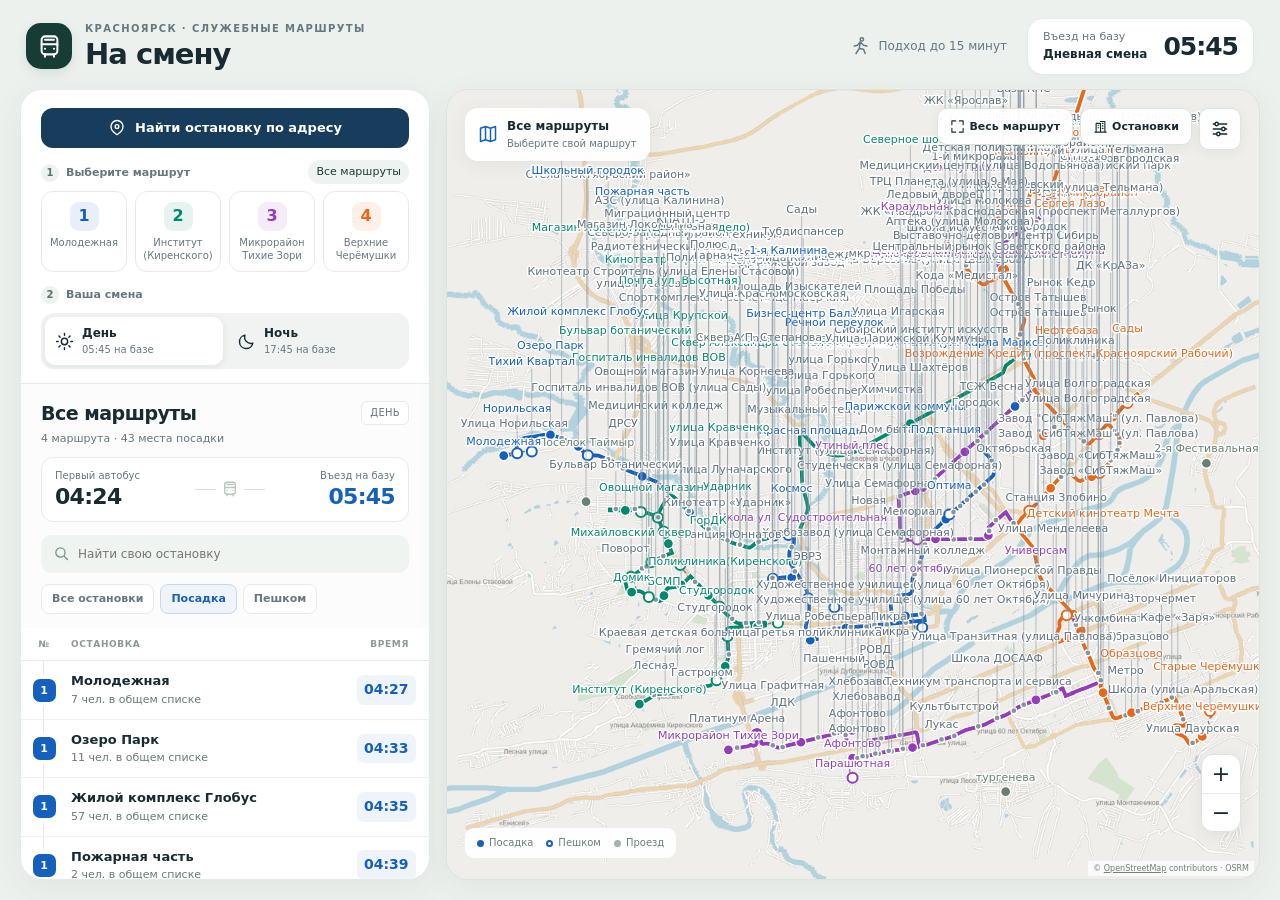
==== commit f5066742: "Добавить поиск ближайшей посадки по адресу Сотрудник вводит адрес и получает ближайшие назначенные м" ====
--- a/index.html
+++ b/index.html
@@ -3,7 +3,7 @@
 <head>
 <meta charset="utf-8">
 <meta name="viewport" content="width=device-width,initial-scale=1">
-<meta name="description" content="Четыре служебных маршрута Красноярска: день и ночь, остановки, время посадки и пешие подходы.">
+<meta name="description" content="Найдите ближайшую остановку служебного автобуса по адресу: пеший путь, время посадки, дневная и ночная смены, четыре маршрута Красноярска.">
 <title>Красноярск — карта и расписание маршрутов</title>
 <style>
 
@@ -13,6 +13,10 @@
 button,input,summary{-webkit-tap-highlight-color:transparent}button{font:inherit;cursor:pointer;border:0;background:transparent;color:inherit;transition:background .16s,box-shadow .16s,transform .16s}
 button:disabled{cursor:default}button:hover{background:#f1f5f3}button:focus-visible,input:focus-visible,summary:focus-visible{outline:3px solid #80baca;outline-offset:3px}
 .icon{width:20px;height:20px;fill:none;stroke:currentColor;stroke-width:1.8;stroke-linecap:round;stroke-linejoin:round;flex:none;vertical-align:middle}
+.address-launcher{display:flex;align-items:center;justify-content:center;gap:9px;width:100%;padding:11px 12px;margin-bottom:16px;background:#183c5b;color:#fff;border-radius:12px;font-size:13px;font-weight:700}.address-launcher:hover{background:#255477}.address-launcher .icon{width:18px;height:18px}
+.address-dialog{width:min(600px,calc(100% - 28px));max-height:calc(100dvh - 36px);border:1px solid var(--line);border-radius:22px;padding:24px;background:#fff;color:var(--ink);box-shadow:0 24px 90px #182b3240;overflow:auto;overscroll-behavior:contain}.address-dialog::backdrop{background:#182b3266;backdrop-filter:blur(3px)}.address-dialog header{padding:0;align-items:flex-start;gap:10px}.address-dialog h2{font-size:25px;line-height:1.15;letter-spacing:-.7px;margin:5px 0 0}.address-dialog .intro{font-size:13px;color:var(--muted);margin:10px 0 20px;line-height:1.6}.address-close{padding:7px 10px;border-radius:9px;background:#f0f4f1;font-size:21px;line-height:1}.address-dialog label{display:block;font-size:12px;font-weight:650}.address-input-row{display:flex;gap:8px;margin:6px 0 12px}.address-input-row input{flex:1;width:100%;min-width:0;padding:12px 13px;border:1px solid #cbd7d2;border-radius:11px;font:inherit;font-size:16px;background:#fbfdfb}.address-primary{border-radius:11px;background:#183c5b;color:white;padding:12px 17px;font-weight:700}.address-primary:hover{background:#255477}.address-primary:disabled{opacity:.6}.address-settings{display:grid;grid-template-columns:1fr 1fr;gap:10px}.address-settings select{display:block;width:100%;margin-top:5px;padding:9px 10px;border-radius:9px;border:1px solid #d4dfd9;background:#fff;color:var(--ink);font:inherit;font-size:13px}.address-status{font-size:12px;line-height:1.6;color:var(--muted);margin:14px 0 10px}.address-status.is-error{padding:10px 12px;border:1px solid #ead7b2;background:#fff8e9;border-radius:10px;color:#725622}.address-choice{display:block;text-align:left;width:100%;padding:13px;margin-bottom:8px;border:1px solid var(--line);border-radius:11px;background:#f8fbf8}.address-choice strong,.address-choice span,.address-choice small{display:block}.address-choice span{font-size:11px;color:var(--muted);margin-top:3px}.address-choice small{font-size:11px;color:#806126;margin-top:5px}
+.address-found{padding:11px 1px 14px}.address-found span{display:block;font-size:10px;text-transform:uppercase;letter-spacing:.08em;color:var(--muted)}.address-found strong{display:block;margin-top:4px;font-size:16px}.address-found small{color:var(--muted);font-size:11px}.address-result{border:1px solid var(--line);border-radius:15px;padding:15px;margin-bottom:10px;background:#fff}.address-result.best{border-color:color-mix(in srgb,var(--route-color) 45%,white);box-shadow:0 0 0 2px color-mix(in srgb,var(--route-color) 8%,white);background:color-mix(in srgb,var(--route-color) 3%,white)}.address-result-top{display:flex;align-items:center;gap:7px;font-size:10px;color:var(--muted);flex-wrap:wrap}.address-route{display:inline-grid;place-items:center;width:30px;height:27px;border-radius:8px;background:var(--route-color);color:#fff;font-size:13px;font-weight:750}.address-comfort{margin-left:auto;border-radius:6px;padding:4px 6px;background:#fff3db;color:#896126;font-size:10px}.address-comfort.good{background:#e7f3e8;color:#356a3e}.address-result h3{margin:10px 0 12px;font-size:19px;letter-spacing:-.4px;line-height:1.25}.address-metrics{display:flex;justify-content:space-between;align-items:center;gap:12px}.address-metrics strong{font-size:16px;font-variant-numeric:tabular-nums;display:block}.address-metrics small{display:block;color:var(--muted);font-size:11px;margin-top:3px}.address-clock{text-align:right}.address-clock strong{font-size:27px;letter-spacing:-.8px;color:var(--route-color)}.address-result-actions{margin-top:14px;padding-top:12px;border-top:1px solid var(--line);display:flex;align-items:center;justify-content:space-between;gap:10px;flex-wrap:wrap}.address-result-actions button{background:var(--route-color);color:#fff;padding:9px 11px;border-radius:9px;font-size:11px;font-weight:650}.address-result-actions a{font-size:11px;color:#456b84;line-height:1.4;text-underline-offset:3px}.address-footnote{font-size:11px;color:var(--muted);line-height:1.6;margin:12px 0}.address-secondary{font-size:12px;padding:10px 12px;border-radius:9px;border:1px solid var(--line);color:#355873;background:#f7faf8}.address-attribution{margin:13px 0 0;font-size:10px;color:var(--muted)}.address-attribution a{color:inherit}
+.address-map-card{position:absolute;left:18px;bottom:70px;max-width:330px;width:calc(100% - 78px);padding:16px 18px;border-radius:16px;background:#fff;box-shadow:0 12px 38px #173c3626;border:1px solid var(--line)}.address-map-card[hidden]{display:none}.address-map-card>span{display:block;color:var(--route-color);font-size:10px;font-weight:700;margin-bottom:5px}.address-map-card h3{font-size:18px;line-height:1.25;margin:0 0 9px}.address-map-card p{font-size:12px;color:var(--muted);margin:0}.address-map-card .address-card-clock{display:flex;align-items:center;justify-content:space-between;margin:10px 0;border-top:1px solid var(--line);padding-top:10px;font-size:11px;color:var(--muted)}.address-card-clock strong{font-size:28px;color:var(--route-color);line-height:1.2}.address-map-actions{display:flex;gap:7px;align-items:center;flex-wrap:wrap}.address-map-actions a,.address-map-actions button{font-size:11px;padding:7px 9px;border-radius:7px;background:#eff4f0;color:#365673;text-decoration:none}.address-map-card>.address-clear{position:absolute;top:5px;right:7px;font-size:19px;color:var(--muted);padding:5px}.address-pick-banner{position:absolute;left:18px;right:18px;top:72px;display:flex;gap:10px;justify-content:space-between;align-items:center;background:#fff;border:1px solid var(--line);box-shadow:0 5px 20px #183C5B20;border-radius:12px;padding:12px;font-size:12px}.address-pick-banner[hidden]{display:none}.address-pick-banner button{font-size:11px;color:#355873;font-weight:650}.map.is-picking #svg{cursor:crosshair}
 header{display:flex;align-items:center;justify-content:space-between;padding:18px 26px 14px;gap:20px;flex:none}
 .brand{display:flex;align-items:center;gap:13px}.brand-icon{width:46px;height:46px;display:grid;place-items:center;background:#173c36;color:#fff;border-radius:15px;box-shadow:0 4px 12px #173c361c}.brand-icon .icon{width:27px;height:27px}
 .eyebrow{font-size:10px;letter-spacing:.14em;font-weight:700;text-transform:uppercase;color:var(--muted)}h1{font-size:29px;letter-spacing:-1px;line-height:1.1;margin:3px 0 0;font-weight:750}
@@ -72,6 +76,7 @@
 }
 @media(max-height:680px) and (max-width:750px){.panel-top{padding:8px 12px}.section-label{margin-bottom:5px}.routes{margin-bottom:7px}.routes button:not([data-route="0"]){min-height:32px}.mobile-views{margin-top:6px}.route-card{padding:9px 12px}.trip-stats{display:none}.search-wrap{margin-top:6px}}
 @media(prefers-reduced-motion:reduce){*,*:before,*:after{animation:none!important;transition:none!important}}
+@media(max-width:750px){.address-launcher{padding:9px 10px;margin-bottom:11px;font-size:12px;border-radius:10px}.address-dialog{padding:18px;border-radius:18px;width:calc(100% - 20px);max-height:calc(100dvh - 20px)}.address-dialog h2{font-size:23px}.address-dialog .intro{font-size:12px;margin-bottom:16px}.address-input-row{gap:6px}.address-primary{padding:10px 13px}.address-result{padding:13px}.address-result h3{font-size:18px}.address-result-top{gap:6px}.address-comfort{font-size:9px;padding:4px}.address-map-card{left:12px;bottom:66px;padding:14px;max-width:310px}.address-pick-banner{left:12px;right:12px;top:62px}.address-result-actions button,.address-result-actions a{min-height:36px;display:flex;align-items:center}body[data-view="map"][data-address-walk="true"] .route-control,body[data-view="map"][data-address-pick="true"] .route-control{display:none}}
 </style>
 </head>
 <body data-view="map">
@@ -79,6 +84,7 @@
 <div class="layout">
 <aside aria-label="Расписание маршрутов">
 <div class="panel-top">
+<button id="openAddressSearch" class="address-launcher"><svg class="icon" viewBox="0 0 24 24" aria-hidden="true"><path d="M20 10c0 6-8 11-8 11S4 16 4 10a8 8 0 0 1 16 0Z"/><circle cx="12" cy="10" r="2.5"/></svg> Найти остановку по адресу</button>
 <div class="route-control"><div class="section-label"><span class="step">1</span> Выберите маршрут</div><div class="routes" id="routes" aria-label="Выбор маршрута"></div></div>
 <div class="section-label shift-label"><span class="step">2</span> Ваша смена</div>
 <div class="shifts" aria-label="Выбор смены"><button id="day" data-shift="day" class="active" aria-pressed="true"><svg class="icon" viewBox="0 0 24 24" aria-hidden="true"><circle cx="12" cy="12" r="4"/><path d="M12 2v2m0 16v2M2 12h2m16 0h2M5 5l1.5 1.5m11 11L19 19M5 19l1.5-1.5m11-11L19 5"/></svg><span>День<small>05:45 на базе</small></span></button><button id="night" data-shift="night" aria-pressed="false"><svg class="icon" viewBox="0 0 24 24" aria-hidden="true"><path d="M20 14a8 8 0 0 1-10-10A8.5 8.5 0 1 0 20 14Z"/></svg><span>Ночь<small>17:45 на базе</small></span></button></div>
@@ -99,8 +105,64 @@
 <div class="controls"><button id="plus" aria-label="Увеличить">+</button><button id="minus" aria-label="Уменьшить">−</button></div>
 <div id="detail" aria-live="polite"><button id="closeDetail" aria-label="Закрыть сведения об остановке"><svg class="icon" viewBox="0 0 24 24" aria-hidden="true"><path d="m6 6 12 12M6 18 18 6"/></svg></button><div id="detailContent"></div><div class="detail-actions"><button id="toSchedule"><svg class="icon" viewBox="0 0 24 24" aria-hidden="true"><path d="M9 5h12M9 12h12M9 19h12M3 5h.01M3 12h.01M3 19h.01"/></svg> К расписанию</button></div></div>
 <div class="map-legend"><span><i class="dot boarding-dot"></i>Посадка</span><span><i class="dot walk-dot"></i>Пешком</span><span><i class="dot pass-dot"></i>Проезд</span></div><div class="attribution">© <a href="https://www.openstreetmap.org/copyright">OpenStreetMap</a> contributors · OSRM</div>
+<div id="addressPickBanner" class="address-pick-banner" hidden><span>Приблизьте карту и нажмите на ваше место отправления.</span><button id="cancelAddressPick">Отмена</button></div>
+<section id="addressMapCard" class="address-map-card" hidden aria-label="Путь от адреса до посадки"><button id="addressMapClear" class="address-clear" aria-label="Убрать путь от адреса">×</button><span id="addressMapRoute"></span><h3 id="addressMapName"></h3><p id="addressMapWalk"></p><div class="address-card-clock"><span>Время посадки</span><strong id="addressMapTime"></strong></div><div class="address-map-actions"><a id="addressMapExternal" target="_blank" rel="noopener noreferrer">Пеший путь ↗</a><button id="addressMapChange">Другой адрес</button></div></section>
 </main></div>
-<script id="mapdata" type="application/json">{"base":"[data-uri]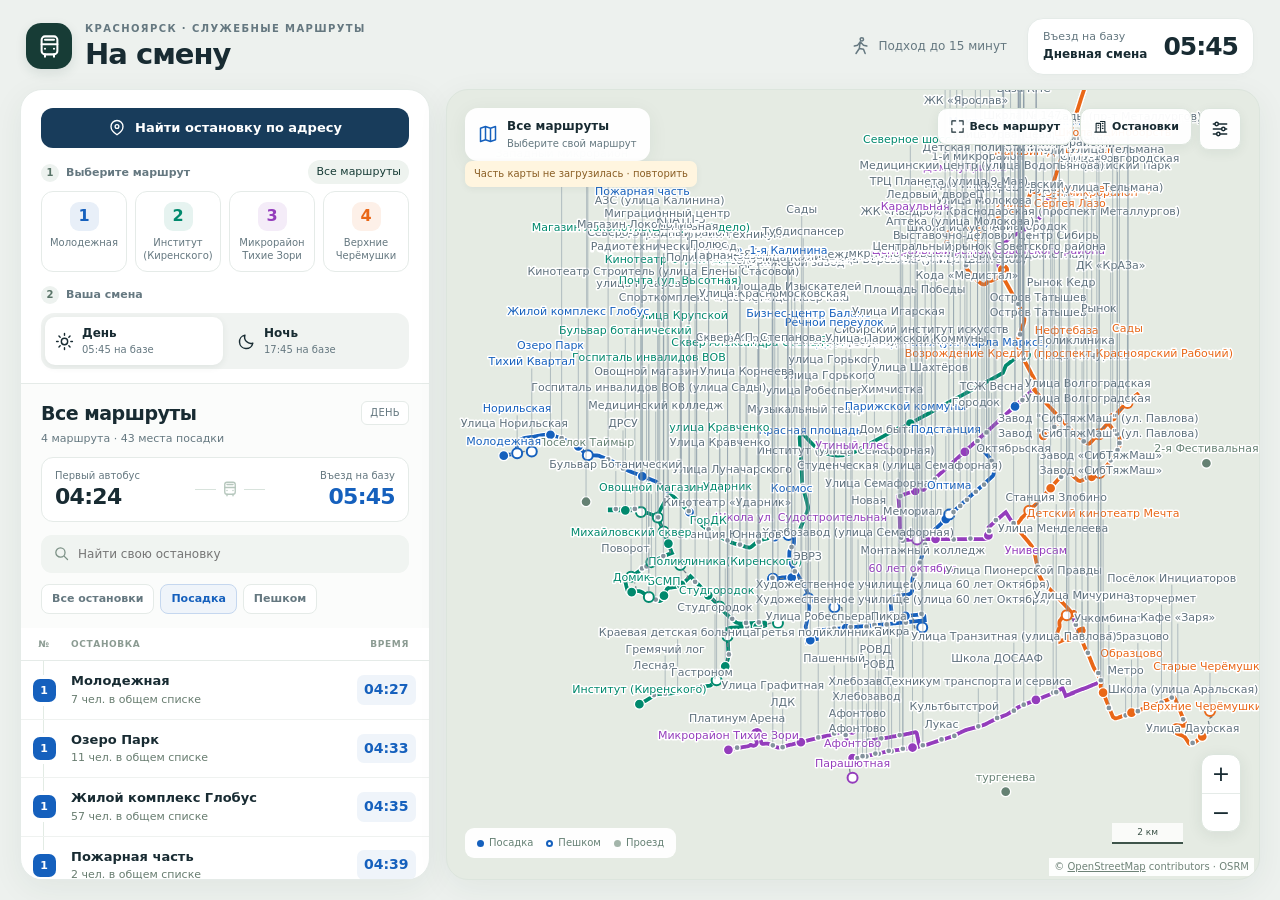
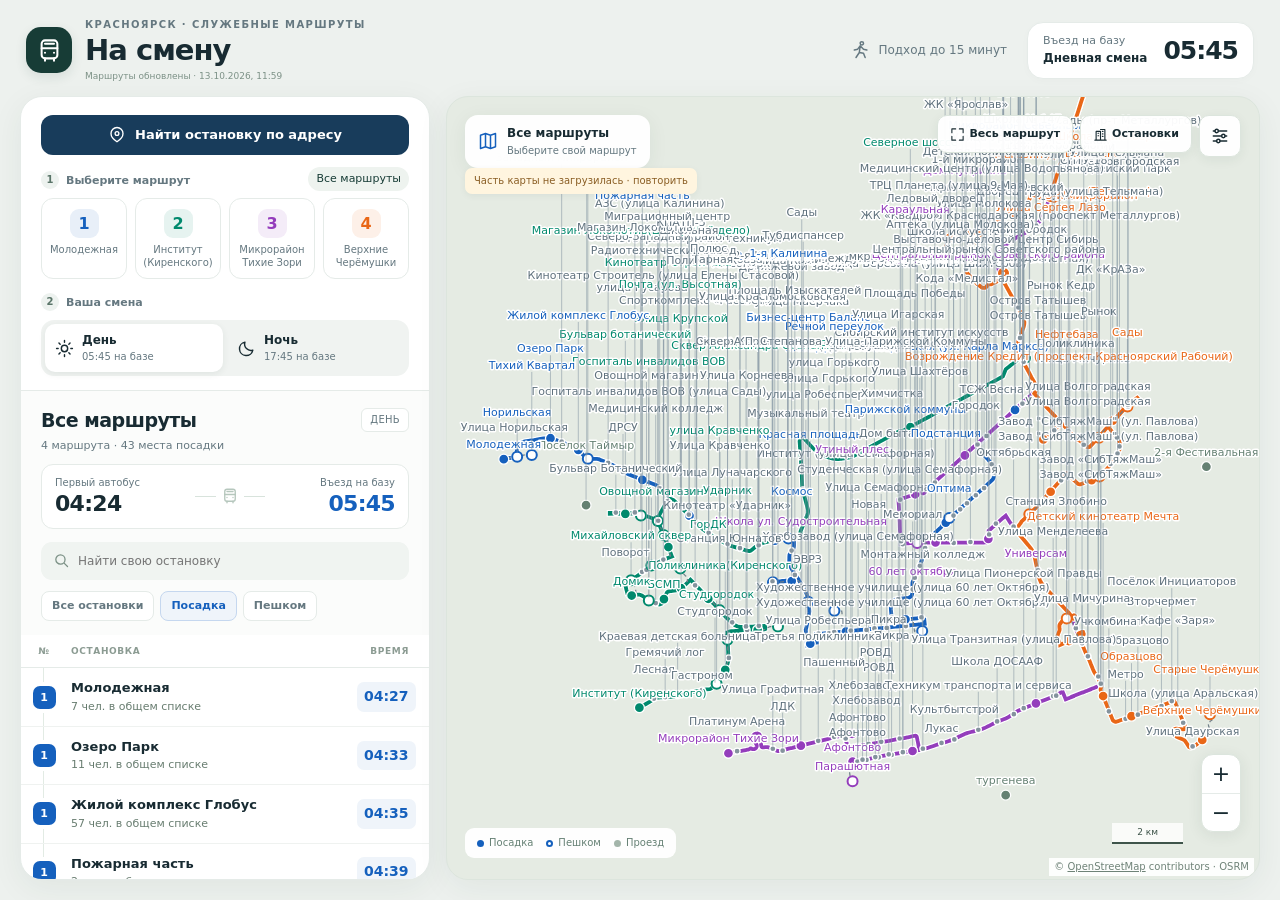
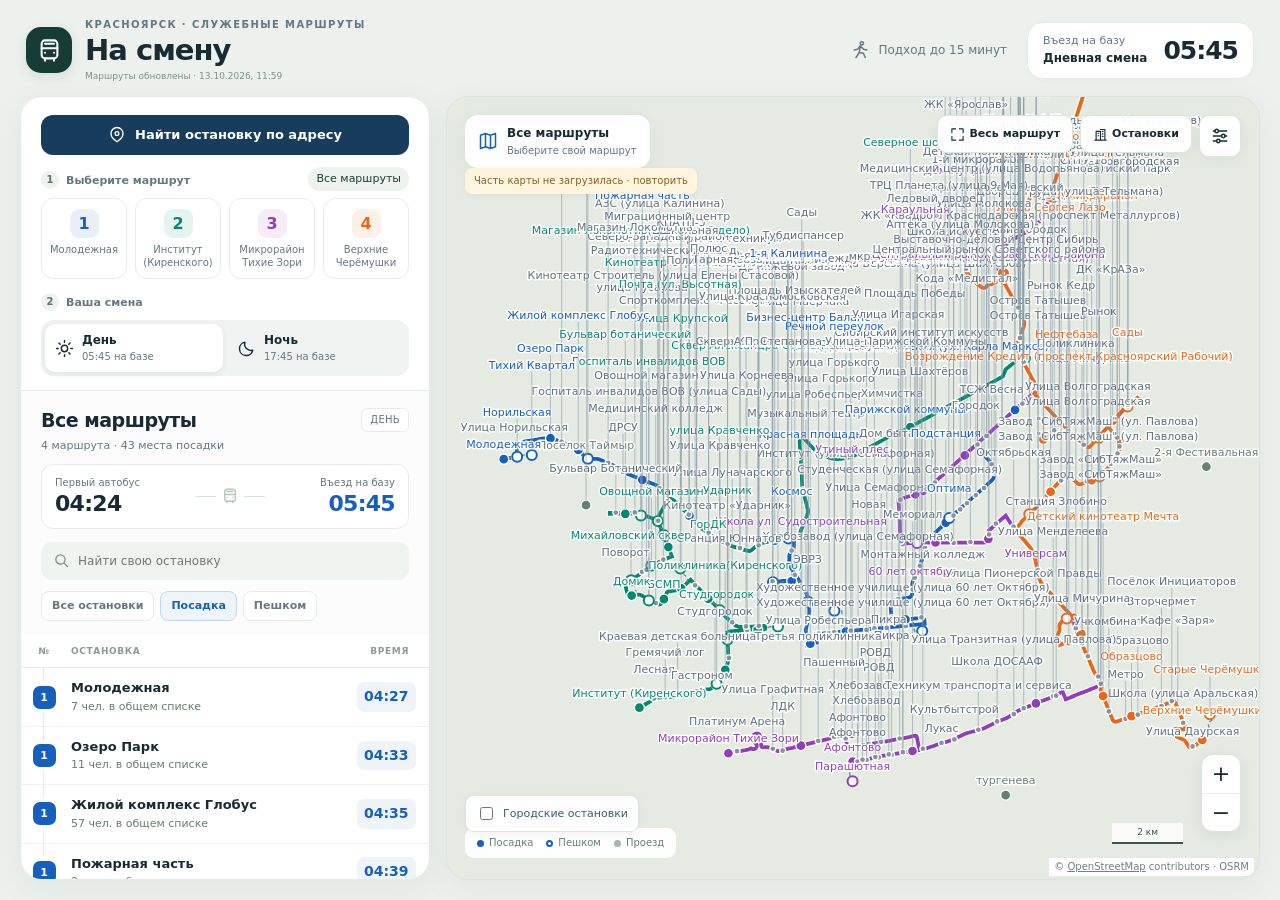
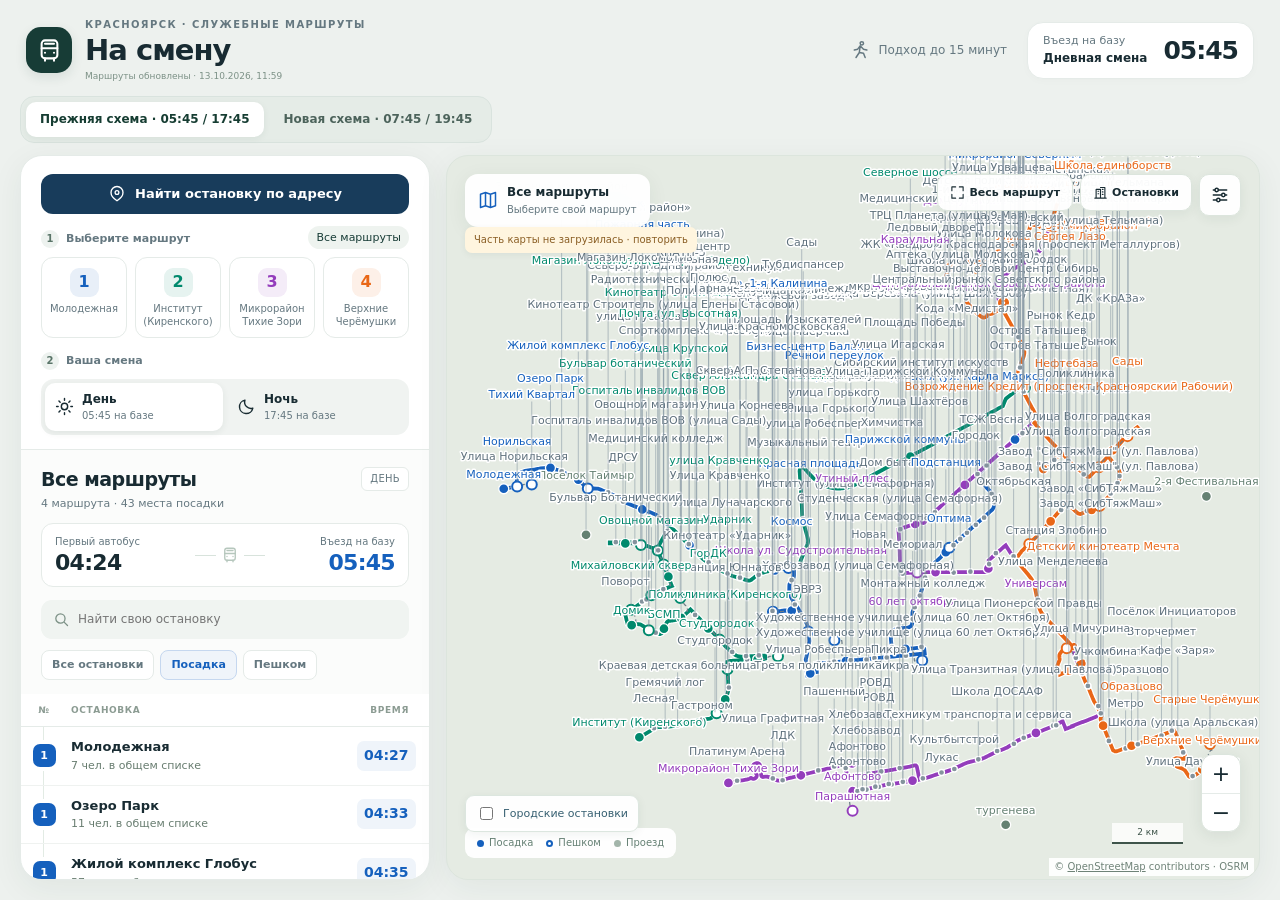
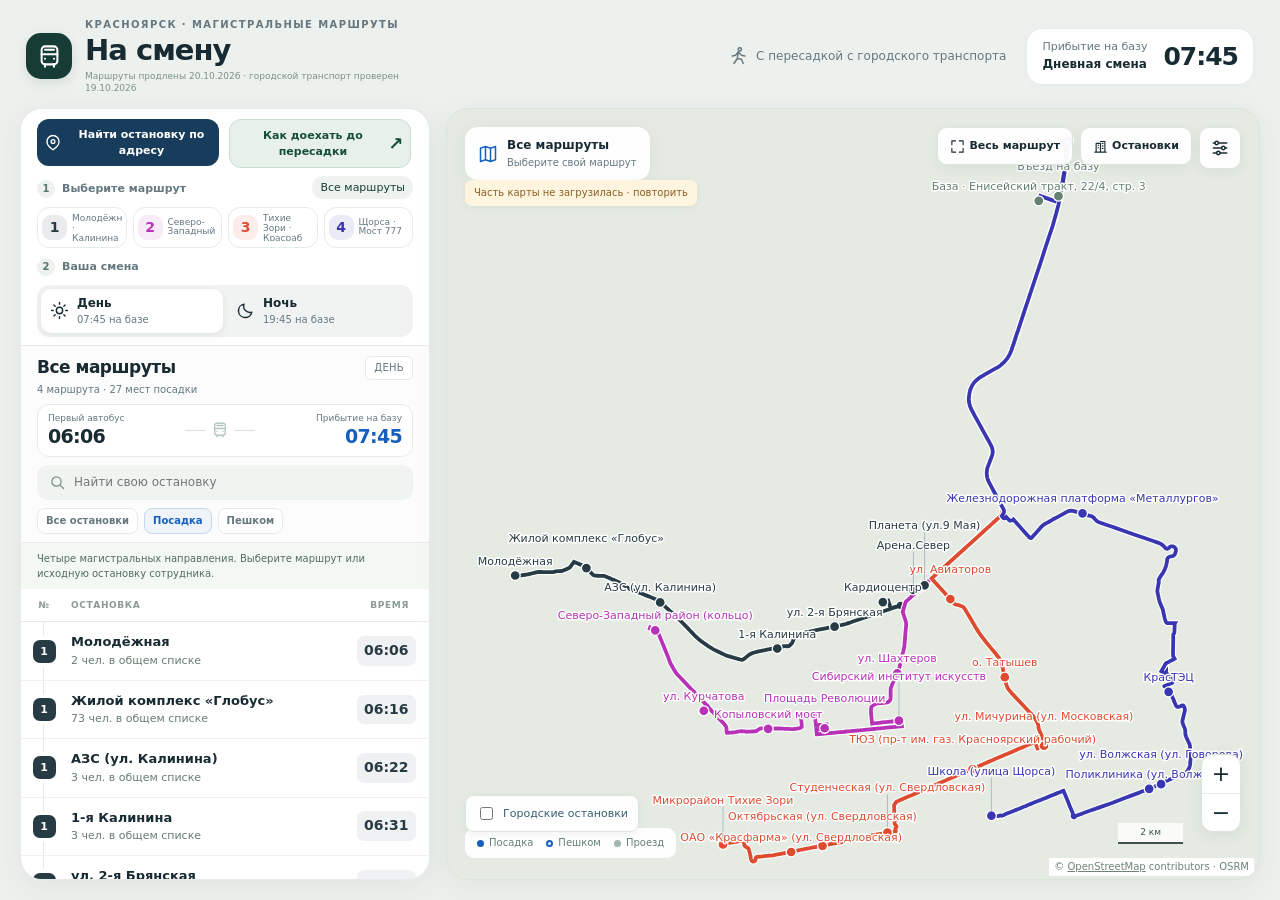
